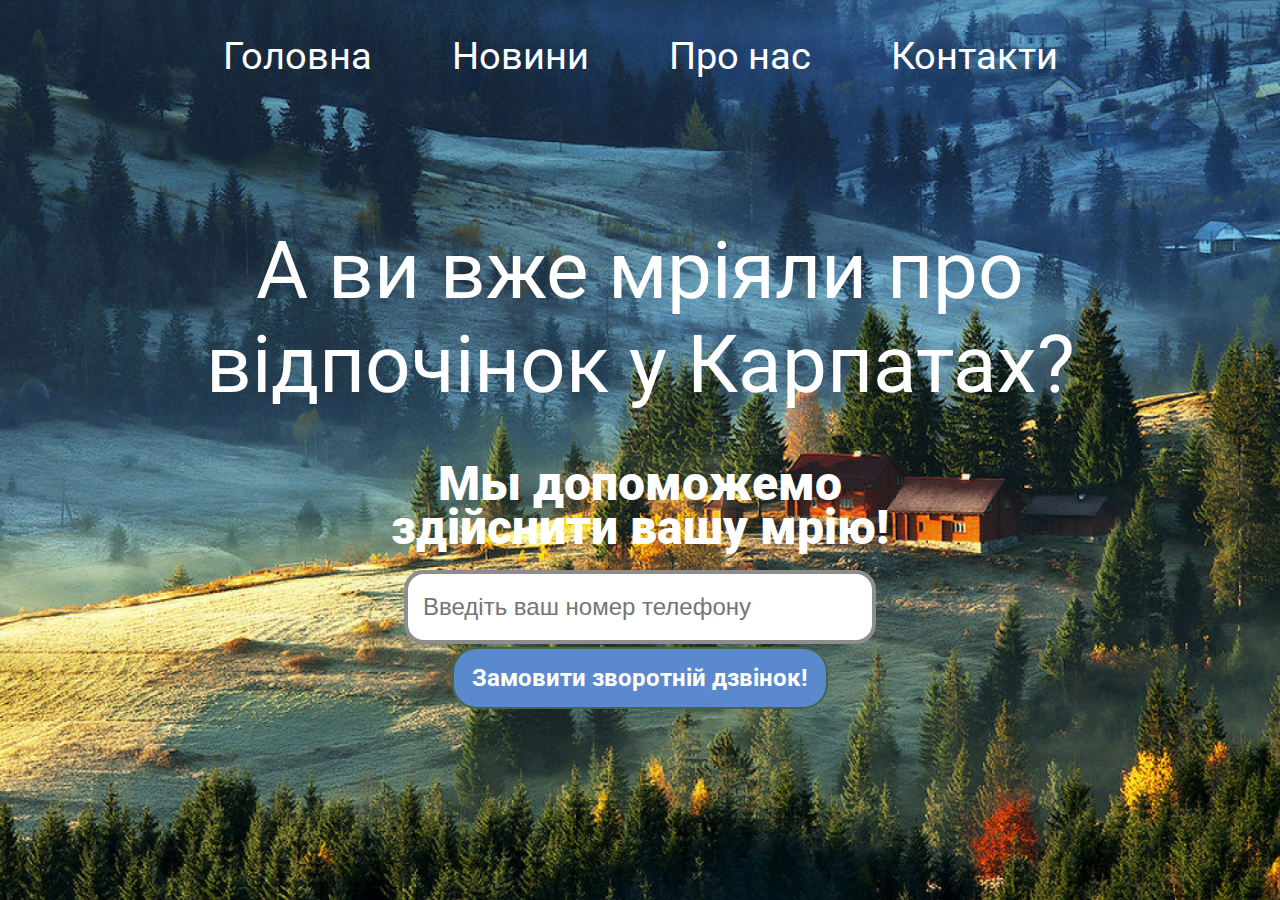
==== index.html @ ddad1296 "add index.html" ====
<!DOCTYPE html>
<html lang="en">
<head>
    <meta charset="UTF-8">
    <link rel='stylesheet' href='style.css'>
    <title>Турагенція</title>
    <link rel="preconnect" href="https://fonts.googleapis.com">
<link rel="preconnect" href="https://fonts.gstatic.com" crossorigin>
<link href="https://fonts.googleapis.com/css2?family=Roboto&display=swap" rel="stylesheet">
</head>
<body>

    <div class='header'>
        <div class="nav">
        
            <a class="nav-item" href="#">Головна</a>
            <a class="nav-item" href="#">Новини</a>
            <a class="nav-item" href="#">Про нас</a>
            <a class="nav-item" href="#">Контакти</a>
        </div>

        <div class="main">
            <div class="title">А ви вже мріяли про відпочінок у Карпатах?</div>
            <div class="subtitle">Мы допоможемо здійснити вашу мрію!</div>
            <div class="forma">
                <form action="" method="">
                    <input type="text" class="input" placeholder="Введіть ваш номер телефону">
                </form>
            </div>
            <div class="button">
                <a href="" class="btn">Замовити зворотній дзвінок!</a>
            </div>
        </div>

     


    </div>

</body>
</html>
---- style.css ----
body {
    margin: 0;
    font-family: 'Roboto', sans-serif;
}

.header {
    background-image: url(bg1.jpg);
    background-size: cover;
    height: 100vh;
}

.nav-item {
    color: #fff;
    text-decoration: none;
    margin-right: 80px;
    font-size: 38px;
}

.nav-item:last-child{
    margin-right: 0;
}

.nav-item:hover{
    color: #bc1717;
}

.nav{
    display: flex;
    justify-content: center;
    padding-top: 34px;
   

}

.title{
    color: #fff;
    font-size: 80px;
    width: 1114px;
    text-align: center;
    margin-right: auto;
    margin-left: auto;
    margin-top: 146px;
}
.subtitle{
    color: #fff;
    font-size: 48px;
    font-weight: 900;
    text-align: center;
    margin-right: auto;
    margin-left: auto;
    width: 514px;
    line-height: 44px;
    margin-top: 50px;
}
.input{
    width: 447px;
    height: 64px;
    font-size: 24px;
    outline: none;
    border: 4px solid #8D8D8D;
    border-radius: 20px;
    padding-left: 15px;
}
.forma{
    text-align: center;
    margin-top: 20px;
}
.btn{
    background-color: #5B89CE;
    padding: 15px 18px;
    color: #fff;
    text-decoration: none;
    font-size: 24px;
    font-weight: 700;
    border: 2px solid #476443;
    border-radius: 25px;

}
.btn:hover{
    background-color: #3b0aeb;
}
.button{
    text-align: center;
    margin-top: 20px;

}
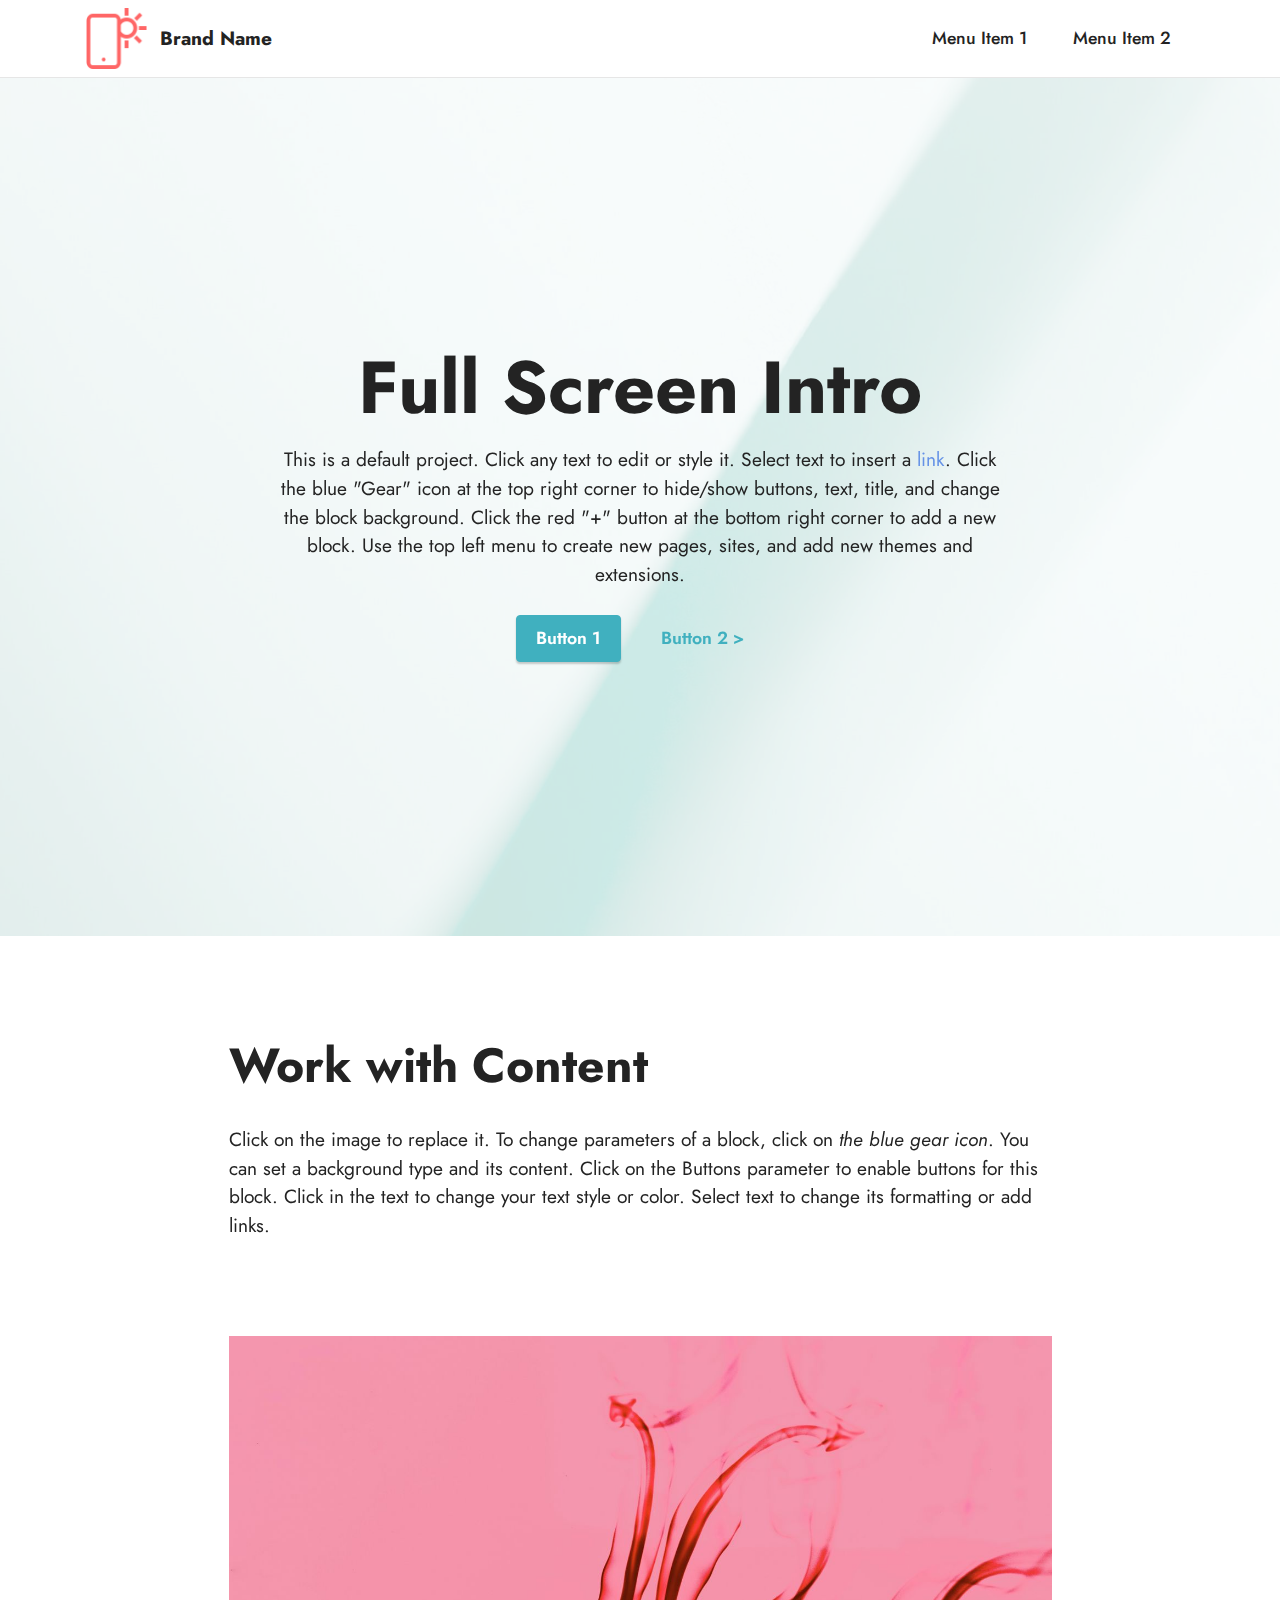
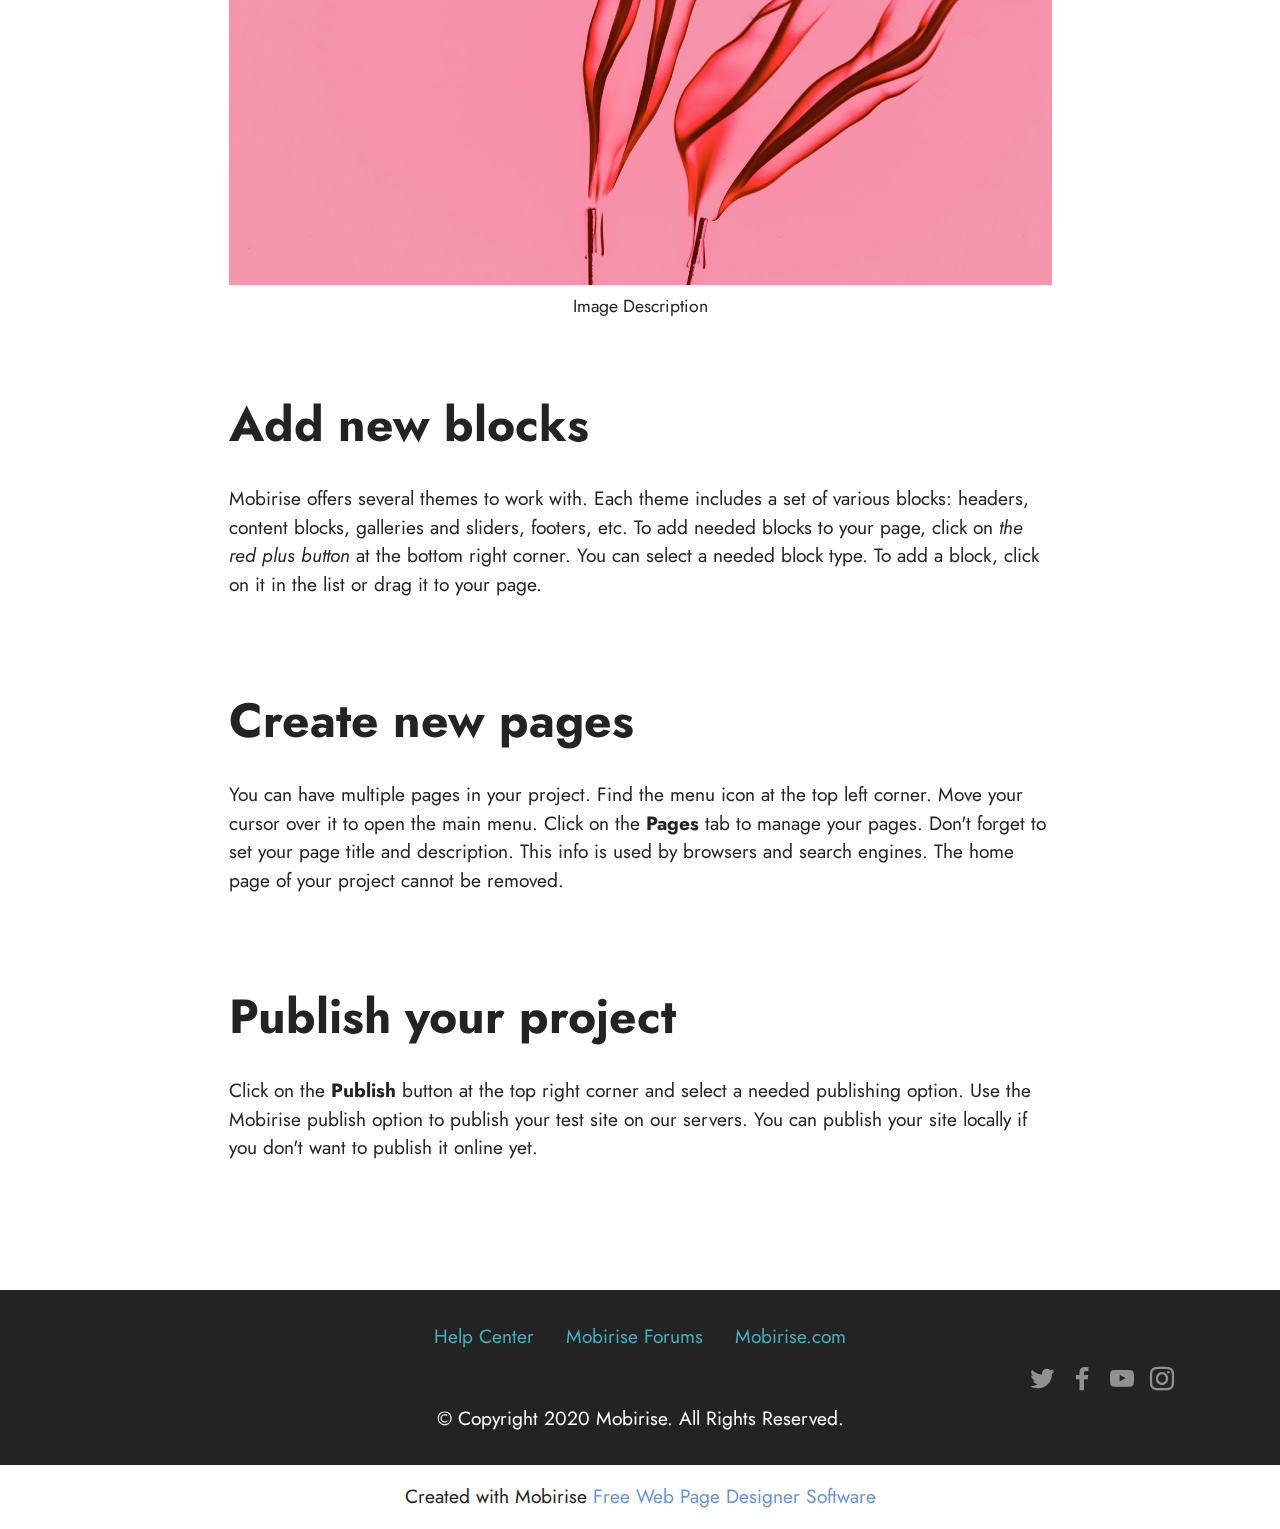
==== commit be7fb70f: "create github pages" ====
--- a/index.html
+++ b/index.html
@@ -1,41 +1,210 @@
-<!DOCTYPE html>
-<html lang="en">
-<head>
-    <meta charset="UTF-8">
-    <link rel='stylesheet' href='style.css'>
-    <title>Турагенція</title>
-    <link rel="preconnect" href="https://fonts.googleapis.com">
-<link rel="preconnect" href="https://fonts.gstatic.com" crossorigin>
-<link href="https://fonts.googleapis.com/css2?family=Roboto&display=swap" rel="stylesheet">
-</head>
-<body>
-
-    <div class='header'>
-        <div class="nav">
-        
-            <a class="nav-item" href="#">Головна</a>
-            <a class="nav-item" href="#">Новини</a>
-            <a class="nav-item" href="#">Про нас</a>
-            <a class="nav-item" href="#">Контакти</a>
-        </div>
-
-        <div class="main">
-            <div class="title">А ви вже мріяли про відпочінок у Карпатах?</div>
-            <div class="subtitle">Мы допоможемо здійснити вашу мрію!</div>
-            <div class="forma">
-                <form action="" method="">
-                    <input type="text" class="input" placeholder="Введіть ваш номер телефону">
-                </form>
-            </div>
-            <div class="button">
-                <a href="" class="btn">Замовити зворотній дзвінок!</a>
-            </div>
-        </div>
-
-     
-
-
-    </div>
-
-</body>
-</html>
+<!DOCTYPE html>
+<html  >
+<head>
+  <!-- Site made with Mobirise Website Builder v5.6.11, https://mobirise.com -->
+  <meta charset="UTF-8">
+  <meta http-equiv="X-UA-Compatible" content="IE=edge">
+  <meta name="generator" content="Mobirise v5.6.11, mobirise.com">
+  <meta name="twitter:card" content="summary_large_image"/>
+  <meta name="twitter:image:src" content="">
+  <meta property="og:image" content="">
+  <meta name="twitter:title" content="Home">
+  <meta name="viewport" content="width=device-width, initial-scale=1, minimum-scale=1">
+  <link rel="shortcut icon" href="assets/images/logo.png" type="image/x-icon">
+  <meta name="description" content="">
+  
+  
+  <title>Home</title>
+  <link rel="stylesheet" href="assets/bootstrap/css/bootstrap.min.css">
+  <link rel="stylesheet" href="assets/bootstrap/css/bootstrap-grid.min.css">
+  <link rel="stylesheet" href="assets/bootstrap/css/bootstrap-reboot.min.css">
+  <link rel="stylesheet" href="assets/parallax/jarallax.css">
+  <link rel="stylesheet" href="assets/dropdown/css/style.css">
+  <link rel="stylesheet" href="assets/socicon/css/styles.css">
+  <link rel="stylesheet" href="assets/theme/css/style.css">
+  <link rel="preload" href="https://fonts.googleapis.com/css?family=Jost:100,200,300,400,500,600,700,800,900,100i,200i,300i,400i,500i,600i,700i,800i,900i&display=swap" as="style" onload="this.onload=null;this.rel='stylesheet'">
+  <noscript><link rel="stylesheet" href="https://fonts.googleapis.com/css?family=Jost:100,200,300,400,500,600,700,800,900,100i,200i,300i,400i,500i,600i,700i,800i,900i&display=swap"></noscript>
+  <link rel="preload" as="style" href="assets/mobirise/css/mbr-additional.css"><link rel="stylesheet" href="assets/mobirise/css/mbr-additional.css" type="text/css">
+  
+  
+  
+  
+</head>
+<body>
+  
+  <section data-bs-version="5.1" class="menu cid-s48OLK6784" once="menu" id="menu1-h">
+    
+    <nav class="navbar navbar-dropdown navbar-fixed-top navbar-expand-lg">
+        <div class="container">
+            <div class="navbar-brand">
+                <span class="navbar-logo">
+                    <a href="https://mobiri.se">
+                        <img src="assets/images/logo.png" alt="Mobirise Website Builder" style="height: 3.8rem;">
+                    </a>
+                </span>
+                <span class="navbar-caption-wrap"><a class="navbar-caption text-black display-7" href="https://mobiri.se">Brand Name</a></span>
+            </div>
+            <button class="navbar-toggler" type="button" data-toggle="collapse" data-bs-toggle="collapse" data-target="#navbarSupportedContent" data-bs-target="#navbarSupportedContent" aria-controls="navbarNavAltMarkup" aria-expanded="false" aria-label="Toggle navigation">
+                <div class="hamburger">
+                    <span></span>
+                    <span></span>
+                    <span></span>
+                    <span></span>
+                </div>
+            </button>
+            <div class="collapse navbar-collapse" id="navbarSupportedContent">
+                <ul class="navbar-nav nav-dropdown nav-right" data-app-modern-menu="true"><li class="nav-item"><a class="nav-link link text-black display-4" href="https://mobirise.com">Menu Item 1</a></li>
+                    <li class="nav-item"><a class="nav-link link text-black display-4" href="https://mobirise.com">
+                            Menu Item 2</a></li></ul>
+                
+                
+            </div>
+        </div>
+    </nav>
+
+</section>
+
+<section data-bs-version="5.1" class="header1 cid-s48MCQYojq mbr-fullscreen mbr-parallax-background" id="header1-f">
+
+    
+
+    <div class="mbr-overlay" style="opacity: 0.8; background-color: rgb(255, 255, 255);"></div>
+
+    <div class="align-center container">
+        <div class="row justify-content-center">
+            <div class="col-12 col-lg-8">
+                <h1 class="mbr-section-title mbr-fonts-style mb-3 display-1"><strong>Full Screen Intro</strong></h1>
+                
+                <p class="mbr-text mbr-fonts-style display-7">This is a default project. Click any text to edit or style it. Select text to insert a <a href="http://mobirise.com">link</a>. Click the blue "Gear" icon at the top right corner to hide/show buttons, text, title, and change the block background. Click the red "+" button at the bottom right corner to add a new block. Use the top left menu to create new pages, sites, and add new themes and extensions.</p>
+                <div class="mbr-section-btn mt-3"><a class="btn btn-success display-4" href="https://mobirise.com">Button 1</a> <a class="btn btn-success-outline display-4" href="https://mobirise.com">Button 2 &gt;</a></div>
+            </div>
+        </div>
+    </div>
+</section>
+
+<section data-bs-version="5.1" class="content1 cid-s48udlf8KU" id="content1-8">
+    
+    <div class="container">
+        <div class="row justify-content-center">
+            <div class="title col-12 col-md-9">
+                <h3 class="mbr-section-title mbr-fonts-style align-center mb-4 display-2"><strong>Work with Content</strong></h3>
+                <h4 class="mbr-section-subtitle align-center mbr-fonts-style mb-4 display-7">Click on the image to replace it. To change parameters of a block, click on <em>the blue gear icon</em>. You can set a background type and its content. Click on the Buttons parameter to enable buttons for this block. Click in the text to change your text style or color. Select text to change its formatting or add links.</h4>
+                
+            </div>
+        </div>
+    </div>
+</section>
+
+<section data-bs-version="5.1" class="image3 cid-s48upRUlSD" id="image3-9">
+    
+
+    
+
+    <div class="container">
+        <div class="row justify-content-center">
+            <div class="col-12 col-lg-9">
+                <div class="image-wrapper">
+                    <img src="assets/images/6.jpg" alt="Mobirise Website Builder">
+                    <p class="mbr-description mbr-fonts-style mt-2 align-center display-4">
+                        Image Description</p>
+                </div>
+            </div>
+        </div>
+    </div>
+</section>
+
+<section data-bs-version="5.1" class="content1 cid-s48vaXqeL6" id="content1-b">
+    
+    <div class="container">
+        <div class="row justify-content-center">
+            <div class="title col-12 col-md-9">
+                <h3 class="mbr-section-title mbr-fonts-style align-center mb-4 display-2"><strong>Add new blocks</strong></h3>
+                <h4 class="mbr-section-subtitle align-center mbr-fonts-style mb-4 display-7">Mobirise offers several themes to work with. Each theme includes a set of various blocks: headers, content blocks, galleries and sliders, footers, etc. To add needed blocks to your page, click on <em>the red plus button </em>at the bottom right corner. You can select a needed block type. To add a block, click on it in the list or drag it to your page.</h4>
+                
+            </div>
+        </div>
+    </div>
+</section>
+
+<section data-bs-version="5.1" class="content1 cid-s48vnjULo4" id="content1-c">
+    
+    <div class="container">
+        <div class="row justify-content-center">
+            <div class="title col-12 col-md-9">
+                <h3 class="mbr-section-title mbr-fonts-style align-center mb-4 display-2"><strong>Create new pages</strong></h3>
+                <h4 class="mbr-section-subtitle align-center mbr-fonts-style mb-4 display-7">You can have multiple pages in your project. Find the menu icon at the top left corner. Move your cursor over it to open the main menu. Click on the <strong>Pages </strong>tab to manage your pages. Don't forget to set your page title and description. This info is used by browsers and search engines. The home page of your project cannot be removed.</h4>
+                
+            </div>
+        </div>
+    </div>
+</section>
+
+<section data-bs-version="5.1" class="content1 cid-s48vrXhP0J" id="content1-d">
+    
+    <div class="container">
+        <div class="row justify-content-center">
+            <div class="title col-12 col-md-9">
+                <h3 class="mbr-section-title mbr-fonts-style align-center mb-4 display-2"><strong>Publish your project
+</strong></h3>
+                <h4 class="mbr-section-subtitle align-center mbr-fonts-style mb-4 display-7">Click on the <strong>Publish </strong>button at the top right corner and select a needed publishing option. Use the Mobirise publish option to publish your test site on our servers. You can publish your site locally if you don't want to publish it online yet.</h4>
+                
+            </div>
+        </div>
+    </div>
+</section>
+
+<section data-bs-version="5.1" class="footer3 cid-s48P1Icc8J" once="footers" id="footer3-i">
+
+    
+
+    
+
+    <div class="container">
+        <div class="media-container-row align-center mbr-white">
+            <div class="row row-links">
+                <ul class="foot-menu">
+                    
+                    
+                    
+                    
+                    
+                <li class="foot-menu-item mbr-fonts-style display-7"><a href="https://mobirise.com/help/" class="text-success">Help Center</a></li><li class="foot-menu-item mbr-fonts-style display-7"><a href="http://forums.mobirise.com/" class="text-success">Mobirise Forums</a></li><li class="foot-menu-item mbr-fonts-style display-7"><a href="https://mobirise.com/" class="text-success">Mobirise.com</a></li></ul>
+            </div>
+            <div class="row social-row">
+                <div class="social-list align-right pb-2">
+                    
+                    
+                    
+                    
+                    
+                    
+                <div class="soc-item">
+                        <a href="https://twitter.com/mobirise" target="_blank">
+                            <span class="socicon-twitter socicon mbr-iconfont mbr-iconfont-social"></span>
+                        </a>
+                    </div><div class="soc-item">
+                        <a href="https://www.facebook.com/pages/Mobirise/1616226671953247" target="_blank">
+                            <span class="socicon-facebook socicon mbr-iconfont mbr-iconfont-social"></span>
+                        </a>
+                    </div><div class="soc-item">
+                        <a href="https://www.youtube.com/c/mobirise" target="_blank">
+                            <span class="socicon-youtube socicon mbr-iconfont mbr-iconfont-social"></span>
+                        </a>
+                    </div><div class="soc-item">
+                        <a href="https://instagram.com/mobirise" target="_blank">
+                            <span class="mbr-iconfont mbr-iconfont-social socicon-instagram socicon"></span>
+                        </a>
+                    </div></div>
+            </div>
+            <div class="row row-copirayt">
+                <p class="mbr-text mb-0 mbr-fonts-style mbr-white align-center display-7">
+                    © Copyright 2020 Mobirise. All Rights Reserved.
+                </p>
+            </div>
+        </div>
+    </div>
+</section><section class="display-7" style="padding: 0;align-items: center;justify-content: center;flex-wrap: wrap;    align-content: center;display: flex;position: relative;height: 4rem;"><a href="https://mobiri.se/" style="flex: 1 1;height: 4rem;position: absolute;width: 100%;z-index: 1;"><img alt="" style="height: 4rem;" src="[data-uri]"></a><p style="margin: 0;text-align: center;" class="display-7">Created with Mobirise &#8204;</p><a style="z-index:1" href="https://mobirise.com/website-design-software.html">Free Web Page Designer Software</a></section><script src="assets/bootstrap/js/bootstrap.bundle.min.js"></script>  <script src="assets/parallax/jarallax.js"></script>  <script src="assets/smoothscroll/smooth-scroll.js"></script>  <script src="assets/ytplayer/index.js"></script>  <script src="assets/dropdown/js/navbar-dropdown.js"></script>  <script src="assets/theme/js/script.js"></script>  
+  
+  
+</body>
+</html>--- a/assets/parallax/jarallax.css
+++ b/assets/parallax/jarallax.css
@@ -0,0 +1,15 @@
+.jarallax {
+    position: relative;
+    z-index: 0;
+}
+.jarallax > .jarallax-img {
+    position: absolute;
+    object-fit: cover;
+    /* support for plugin https://github.com/bfred-it/object-fit-images */
+    font-family: 'object-fit: cover;';
+    top: 0;
+    left: 0;
+    width: 100%;
+    height: 100%;
+    z-index: -1;
+}--- a/assets/dropdown/css/style.css
+++ b/assets/dropdown/css/style.css
@@ -0,0 +1,265 @@
+.navbar-dropdown {
+  left: 0;
+  padding: 0;
+  position: absolute;
+  right: 0;
+  top: 0;
+  transition: all 0.45s ease;
+  z-index: 1030;
+  background: #282828; }
+  .navbar-dropdown .navbar-logo {
+    margin-right: 0.8rem;
+    transition: margin 0.3s ease-in-out;
+    vertical-align: middle; }
+    .navbar-dropdown .navbar-logo img {
+      height: 3.125rem;
+      transition: all 0.3s ease-in-out; }
+    .navbar-dropdown .navbar-logo.mbr-iconfont {
+      font-size: 3.125rem;
+      line-height: 3.125rem; }
+  .navbar-dropdown .navbar-caption {
+    font-weight: 700;
+    white-space: normal;
+    vertical-align: -4px;
+    line-height: 3.125rem !important; }
+    .navbar-dropdown .navbar-caption, .navbar-dropdown .navbar-caption:hover {
+      color: inherit;
+      text-decoration: none; }
+  .navbar-dropdown .mbr-iconfont + .navbar-caption {
+    vertical-align: -1px; }
+  .navbar-dropdown.navbar-fixed-top {
+    position: fixed; }
+  .navbar-dropdown .navbar-brand span {
+    vertical-align: -4px; }
+  .navbar-dropdown.bg-color.transparent {
+    background: none; }
+  .navbar-dropdown.navbar-short .navbar-brand {
+    padding: 0.625rem 0; }
+    .navbar-dropdown.navbar-short .navbar-brand span {
+      vertical-align: -1px; }
+  .navbar-dropdown.navbar-short .navbar-caption {
+    line-height: 2.375rem !important;
+    vertical-align: -2px; }
+  .navbar-dropdown.navbar-short .navbar-logo {
+    margin-right: 0.5rem; }
+    .navbar-dropdown.navbar-short .navbar-logo img {
+      height: 2.375rem; }
+    .navbar-dropdown.navbar-short .navbar-logo.mbr-iconfont {
+      font-size: 2.375rem;
+      line-height: 2.375rem; }
+  .navbar-dropdown.navbar-short .mbr-table-cell {
+    height: 3.625rem; }
+  .navbar-dropdown .navbar-close {
+    left: 0.6875rem;
+    position: fixed;
+    top: 0.75rem;
+    z-index: 1000; }
+  .navbar-dropdown .hamburger-icon {
+    content: "";
+    display: inline-block;
+    vertical-align: middle;
+    width: 16px;
+    -webkit-box-shadow: 0 -6px 0 1px #282828,0 0 0 1px #282828,0 6px 0 1px #282828;
+    -moz-box-shadow: 0 -6px 0 1px #282828,0 0 0 1px #282828,0 6px 0 1px #282828;
+    box-shadow: 0 -6px 0 1px #282828,0 0 0 1px #282828,0 6px 0 1px #282828; }
+
+.dropdown-menu .dropdown-toggle[data-toggle="dropdown-submenu"]::after {
+  border-bottom: 0.35em solid transparent;
+  border-left: 0.35em solid;
+  border-right: 0;
+  border-top: 0.35em solid transparent;
+  margin-left: 0.3rem; }
+
+.dropdown-menu .dropdown-item:focus {
+  outline: 0; }
+
+.nav-dropdown {
+  font-size: 0.75rem;
+  font-weight: 500;
+  height: auto !important; }
+  .nav-dropdown .nav-btn {
+    padding-left: 1rem; }
+  .nav-dropdown .link {
+    margin: .667em 1.667em;
+    font-weight: 500;
+    padding: 0;
+    transition: color .2s ease-in-out; }
+    .nav-dropdown .link.dropdown-toggle {
+      margin-right: 2.583em; }
+      .nav-dropdown .link.dropdown-toggle::after {
+        margin-left: .25rem;
+        border-top: 0.35em solid;
+        border-right: 0.35em solid transparent;
+        border-left: 0.35em solid transparent;
+        border-bottom: 0; }
+      .nav-dropdown .link.dropdown-toggle[aria-expanded="true"] {
+        margin: 0;
+        padding: 0.667em 3.263em  0.667em 1.667em; }
+  .nav-dropdown .link::after,
+  .nav-dropdown .dropdown-item::after {
+    color: inherit; }
+  .nav-dropdown .btn {
+    font-size: 0.75rem;
+    font-weight: 700;
+    letter-spacing: 0;
+    margin-bottom: 0;
+    padding-left: 1.25rem;
+    padding-right: 1.25rem; }
+  .nav-dropdown .dropdown-menu {
+    border-radius: 0;
+    border: 0;
+    left: 0;
+    margin: 0;
+    padding-bottom: 1.25rem;
+    padding-top: 1.25rem;
+    position: relative; }
+  .nav-dropdown .dropdown-submenu {
+    margin-left: 0.125rem;
+    top: 0; }
+  .nav-dropdown .dropdown-item {
+    font-weight: 500;
+    line-height: 2;
+    padding: 0.3846em 4.615em 0.3846em 1.5385em;
+    position: relative;
+    transition: color .2s ease-in-out, background-color .2s ease-in-out; }
+    .nav-dropdown .dropdown-item::after {
+      margin-top: -0.3077em;
+      position: absolute;
+      right: 1.1538em;
+      top: 50%; }
+    .nav-dropdown .dropdown-item:focus, .nav-dropdown .dropdown-item:hover {
+      background: none; }
+
+@media (max-width: 767px) {
+  .nav-dropdown.navbar-toggleable-sm {
+    bottom: 0;
+    display: none;
+    left: 0;
+    overflow-x: hidden;
+    position: fixed;
+    top: 0;
+    transform: translateX(-100%);
+    -ms-transform: translateX(-100%);
+    -webkit-transform: translateX(-100%);
+    width: 18.75rem;
+    z-index: 999; } }
+.nav-dropdown.navbar-toggleable-xl {
+  bottom: 0;
+  display: none;
+  left: 0;
+  overflow-x: hidden;
+  position: fixed;
+  top: 0;
+  transform: translateX(-100%);
+  -ms-transform: translateX(-100%);
+  -webkit-transform: translateX(-100%);
+  width: 18.75rem;
+  z-index: 999; }
+
+.nav-dropdown-sm {
+  display: block !important;
+  overflow-x: hidden;
+  overflow: auto;
+  padding-top: 3.875rem; }
+  .nav-dropdown-sm::after {
+    content: "";
+    display: block;
+    height: 3rem;
+    width: 100%; }
+  .nav-dropdown-sm.collapse.in ~ .navbar-close {
+    display: block !important; }
+  .nav-dropdown-sm.collapsing, .nav-dropdown-sm.collapse.in {
+    transform: translateX(0);
+    -ms-transform: translateX(0);
+    -webkit-transform: translateX(0);
+    transition: all 0.25s ease-out;
+    -webkit-transition: all 0.25s ease-out;
+    background: #282828; }
+  .nav-dropdown-sm.collapsing[aria-expanded="false"] {
+    transform: translateX(-100%);
+    -ms-transform: translateX(-100%);
+    -webkit-transform: translateX(-100%); }
+  .nav-dropdown-sm .nav-item {
+    display: block;
+    margin-left: 0 !important;
+    padding-left: 0; }
+  .nav-dropdown-sm .link,
+  .nav-dropdown-sm .dropdown-item {
+    border-top: 1px dotted rgba(255, 255, 255, 0.1);
+    font-size: 0.8125rem;
+    line-height: 1.6;
+    margin: 0 !important;
+    padding: 0.875rem 2.4rem 0.875rem 1.5625rem !important;
+    position: relative;
+    white-space: normal; }
+    .nav-dropdown-sm .link:focus, .nav-dropdown-sm .link:hover,
+    .nav-dropdown-sm .dropdown-item:focus,
+    .nav-dropdown-sm .dropdown-item:hover {
+      background: rgba(0, 0, 0, 0.2) !important;
+      color: #c0a375; }
+  .nav-dropdown-sm .nav-btn {
+    position: relative;
+    padding: 1.5625rem 1.5625rem 0 1.5625rem; }
+    .nav-dropdown-sm .nav-btn::before {
+      border-top: 1px dotted rgba(255, 255, 255, 0.1);
+      content: "";
+      left: 0;
+      position: absolute;
+      top: 0;
+      width: 100%; }
+    .nav-dropdown-sm .nav-btn + .nav-btn {
+      padding-top: 0.625rem; }
+      .nav-dropdown-sm .nav-btn + .nav-btn::before {
+        display: none; }
+  .nav-dropdown-sm .btn {
+    padding: 0.625rem 0; }
+  .nav-dropdown-sm .dropdown-toggle[data-toggle="dropdown-submenu"]::after {
+    margin-left: .25rem;
+    border-top: 0.35em solid;
+    border-right: 0.35em solid transparent;
+    border-left: 0.35em solid transparent;
+    border-bottom: 0; }
+  .nav-dropdown-sm .dropdown-toggle[data-toggle="dropdown-submenu"][aria-expanded="true"]::after {
+    border-top: 0;
+    border-right: 0.35em solid transparent;
+    border-left: 0.35em solid transparent;
+    border-bottom: 0.35em solid; }
+  .nav-dropdown-sm .dropdown-menu {
+    margin: 0;
+    padding: 0;
+    position: relative;
+    top: 0;
+    left: 0;
+    width: 100%;
+    border: 0;
+    float: none;
+    border-radius: 0;
+    background: none; }
+  .nav-dropdown-sm .dropdown-submenu {
+    left: 100%;
+    margin-left: 0.125rem;
+    margin-top: -1.25rem;
+    top: 0; }
+
+.navbar-toggleable-sm .nav-dropdown .dropdown-menu {
+  position: absolute; }
+
+.navbar-toggleable-sm .nav-dropdown .dropdown-submenu {
+  left: 100%;
+  margin-left: 0.125rem;
+  margin-top: -1.25rem;
+  top: 0; }
+
+.navbar-toggleable-sm.opened .nav-dropdown .dropdown-menu {
+  position: relative; }
+
+.navbar-toggleable-sm.opened .nav-dropdown .dropdown-submenu {
+  left: 0;
+  margin-left: 00rem;
+  margin-top: 0rem;
+  top: 0; }
+
+.is-builder .nav-dropdown.collapsing {
+  transition: none !important; }
+
+
--- a/assets/socicon/css/styles.css
+++ b/assets/socicon/css/styles.css
@@ -0,0 +1,934 @@
+@charset "UTF-8";
+
+@font-face {
+  font-family: 'Socicon';
+  src:  url('../fonts/socicon.eot');
+  src:  url('../fonts/socicon.eot?#iefix') format('embedded-opentype'),
+    url('../fonts/socicon.woff2') format('woff2'),
+    url('../fonts/socicon.ttf') format('truetype'),
+    url('../fonts/socicon.woff') format('woff'),
+    url('../fonts/socicon.svg#socicon') format('svg');
+  font-weight: normal;
+  font-style: normal;
+  font-display: swap;
+}
+
+[data-icon]:before {
+  font-family: "socicon" !important;
+  content: attr(data-icon);
+  font-style: normal !important;
+  font-weight: normal !important;
+  font-variant: normal !important;
+  text-transform: none !important;
+  speak: none;
+  line-height: 1;
+  -webkit-font-smoothing: antialiased;
+  -moz-osx-font-smoothing: grayscale;
+}
+
+[class^="socicon-"], [class*=" socicon-"] {
+  /* use !important to prevent issues with browser extensions that change fonts */
+  font-family: 'Socicon' !important;
+  speak: none;
+  font-style: normal;
+  font-weight: normal;
+  font-variant: normal;
+  text-transform: none;
+  line-height: 1;
+
+  /* Better Font Rendering =========== */
+  -webkit-font-smoothing: antialiased;
+  -moz-osx-font-smoothing: grayscale;
+}
+
+.socicon-eitaa:before {
+  content: "\e97c";
+}
+.socicon-soroush:before {
+  content: "\e97d";
+}
+.socicon-bale:before {
+  content: "\e97e";
+}
+.socicon-zazzle:before {
+  content: "\e97b";
+}
+.socicon-society6:before {
+  content: "\e97a";
+}
+.socicon-redbubble:before {
+  content: "\e979";
+}
+.socicon-avvo:before {
+  content: "\e978";
+}
+.socicon-stitcher:before {
+  content: "\e977";
+}
+.socicon-googlehangouts:before {
+  content: "\e974";
+}
+.socicon-dlive:before {
+  content: "\e975";
+}
+.socicon-vsco:before {
+  content: "\e976";
+}
+.socicon-flipboard:before {
+  content: "\e973";
+}
+.socicon-ubuntu:before {
+  content: "\e958";
+}
+.socicon-artstation:before {
+  content: "\e959";
+}
+.socicon-invision:before {
+  content: "\e95a";
+}
+.socicon-torial:before {
+  content: "\e95b";
+}
+.socicon-collectorz:before {
+  content: "\e95c";
+}
+.socicon-seenthis:before {
+  content: "\e95d";
+}
+.socicon-googleplaymusic:before {
+  content: "\e95e";
+}
+.socicon-debian:before {
+  content: "\e95f";
+}
+.socicon-filmfreeway:before {
+  content: "\e960";
+}
+.socicon-gnome:before {
+  content: "\e961";
+}
+.socicon-itchio:before {
+  content: "\e962";
+}
+.socicon-jamendo:before {
+  content: "\e963";
+}
+.socicon-mix:before {
+  content: "\e964";
+}
+.socicon-sharepoint:before {
+  content: "\e965";
+}
+.socicon-tinder:before {
+  content: "\e966";
+}
+.socicon-windguru:before {
+  content: "\e967";
+}
+.socicon-cdbaby:before {
+  content: "\e968";
+}
+.socicon-elementaryos:before {
+  content: "\e969";
+}
+.socicon-stage32:before {
+  content: "\e96a";
+}
+.socicon-tiktok:before {
+  content: "\e96b";
+}
+.socicon-gitter:before {
+  content: "\e96c";
+}
+.socicon-letterboxd:before {
+  content: "\e96d";
+}
+.socicon-threema:before {
+  content: "\e96e";
+}
+.socicon-splice:before {
+  content: "\e96f";
+}
+.socicon-metapop:before {
+  content: "\e970";
+}
+.socicon-naver:before {
+  content: "\e971";
+}
+.socicon-remote:before {
+  content: "\e972";
+}
+.socicon-internet:before {
+  content: "\e957";
+}
+.socicon-moddb:before {
+  content: "\e94b";
+}
+.socicon-indiedb:before {
+  content: "\e94c";
+}
+.socicon-traxsource:before {
+  content: "\e94d";
+}
+.socicon-gamefor:before {
+  content: "\e94e";
+}
+.socicon-pixiv:before {
+  content: "\e94f";
+}
+.socicon-myanimelist:before {
+  content: "\e950";
+}
+.socicon-blackberry:before {
+  content: "\e951";
+}
+.socicon-wickr:before {
+  content: "\e952";
+}
+.socicon-spip:before {
+  content: "\e953";
+}
+.socicon-napster:before {
+  content: "\e954";
+}
+.socicon-beatport:before {
+  content: "\e955";
+}
+.socicon-hackerone:before {
+  content: "\e956";
+}
+.socicon-hackernews:before {
+  content: "\e946";
+}
+.socicon-smashwords:before {
+  content: "\e947";
+}
+.socicon-kobo:before {
+  content: "\e948";
+}
+.socicon-bookbub:before {
+  content: "\e949";
+}
+.socicon-mailru:before {
+  content: "\e94a";
+}
+.socicon-gitlab:before {
+  content: "\e945";
+}
+.socicon-instructables:before {
+  content: "\e944";
+}
+.socicon-portfolio:before {
+  content: "\e943";
+}
+.socicon-codered:before {
+  content: "\e940";
+}
+.socicon-origin:before {
+  content: "\e941";
+}
+.socicon-nextdoor:before {
+  content: "\e942";
+}
+.socicon-udemy:before {
+  content: "\e93f";
+}
+.socicon-livemaster:before {
+  content: "\e93e";
+}
+.socicon-crunchbase:before {
+  content: "\e93b";
+}
+.socicon-homefy:before {
+  content: "\e93c";
+}
+.socicon-calendly:before {
+  content: "\e93d";
+}
+.socicon-realtor:before {
+  content: "\e90f";
+}
+.socicon-tidal:before {
+  content: "\e910";
+}
+.socicon-qobuz:before {
+  content: "\e911";
+}
+.socicon-natgeo:before {
+  content: "\e912";
+}
+.socicon-mastodon:before {
+  content: "\e913";
+}
+.socicon-unsplash:before {
+  content: "\e914";
+}
+.socicon-homeadvisor:before {
+  content: "\e915";
+}
+.socicon-angieslist:before {
+  content: "\e916";
+}
+.socicon-codepen:before {
+  content: "\e917";
+}
+.socicon-slack:before {
+  content: "\e918";
+}
+.socicon-openaigym:before {
+  content: "\e919";
+}
+.socicon-logmein:before {
+  content: "\e91a";
+}
+.socicon-fiverr:before {
+  content: "\e91b";
+}
+.socicon-gotomeeting:before {
+  content: "\e91c";
+}
+.socicon-aliexpress:before {
+  content: "\e91d";
+}
+.socicon-guru:before {
+  content: "\e91e";
+}
+.socicon-appstore:before {
+  content: "\e91f";
+}
+.socicon-homes:before {
+  content: "\e920";
+}
+.socicon-zoom:before {
+  content: "\e921";
+}
+.socicon-alibaba:before {
+  content: "\e922";
+}
+.socicon-craigslist:before {
+  content: "\e923";
+}
+.socicon-wix:before {
+  content: "\e924";
+}
+.socicon-redfin:before {
+  content: "\e925";
+}
+.socicon-googlecalendar:before {
+  content: "\e926";
+}
+.socicon-shopify:before {
+  content: "\e927";
+}
+.socicon-freelancer:before {
+  content: "\e928";
+}
+.socicon-seedrs:before {
+  content: "\e929";
+}
+.socicon-bing:before {
+  content: "\e92a";
+}
+.socicon-doodle:before {
+  content: "\e92b";
+}
+.socicon-bonanza:before {
+  content: "\e92c";
+}
+.socicon-squarespace:before {
+  content: "\e92d";
+}
+.socicon-toptal:before {
+  content: "\e92e";
+}
+.socicon-gust:before {
+  content: "\e92f";
+}
+.socicon-ask:before {
+  content: "\e930";
+}
+.socicon-trulia:before {
+  content: "\e931";
+}
+.socicon-loomly:before {
+  content: "\e932";
+}
+.socicon-ghost:before {
+  content: "\e933";
+}
+.socicon-upwork:before {
+  content: "\e934";
+}
+.socicon-fundable:before {
+  content: "\e935";
+}
+.socicon-booking:before {
+  content: "\e936";
+}
+.socicon-googlemaps:before {
+  content: "\e937";
+}
+.socicon-zillow:before {
+  content: "\e938";
+}
+.socicon-niconico:before {
+  content: "\e939";
+}
+.socicon-toneden:before {
+  content: "\e93a";
+}
+.socicon-augment:before {
+  content: "\e908";
+}
+.socicon-bitbucket:before {
+  content: "\e909";
+}
+.socicon-fyuse:before {
+  content: "\e90a";
+}
+.socicon-yt-gaming:before {
+  content: "\e90b";
+}
+.socicon-sketchfab:before {
+  content: "\e90c";
+}
+.socicon-mobcrush:before {
+  content: "\e90d";
+}
+.socicon-microsoft:before {
+  content: "\e90e";
+}
+.socicon-pandora:before {
+  content: "\e907";
+}
+.socicon-messenger:before {
+  content: "\e906";
+}
+.socicon-gamewisp:before {
+  content: "\e905";
+}
+.socicon-bloglovin:before {
+  content: "\e904";
+}
+.socicon-tunein:before {
+  content: "\e903";
+}
+.socicon-gamejolt:before {
+  content: "\e901";
+}
+.socicon-trello:before {
+  content: "\e902";
+}
+.socicon-spreadshirt:before {
+  content: "\e900";
+}
+.socicon-500px:before {
+  content: "\e000";
+}
+.socicon-8tracks:before {
+  content: "\e001";
+}
+.socicon-airbnb:before {
+  content: "\e002";
+}
+.socicon-alliance:before {
+  content: "\e003";
+}
+.socicon-amazon:before {
+  content: "\e004";
+}
+.socicon-amplement:before {
+  content: "\e005";
+}
+.socicon-android:before {
+  content: "\e006";
+}
+.socicon-angellist:before {
+  content: "\e007";
+}
+.socicon-apple:before {
+  content: "\e008";
+}
+.socicon-appnet:before {
+  content: "\e009";
+}
+.socicon-baidu:before {
+  content: "\e00a";
+}
+.socicon-bandcamp:before {
+  content: "\e00b";
+}
+.socicon-battlenet:before {
+  content: "\e00c";
+}
+.socicon-mixer:before {
+  content: "\e00d";
+}
+.socicon-bebee:before {
+  content: "\e00e";
+}
+.socicon-bebo:before {
+  content: "\e00f";
+}
+.socicon-behance:before {
+  content: "\e010";
+}
+.socicon-blizzard:before {
+  content: "\e011";
+}
+.socicon-blogger:before {
+  content: "\e012";
+}
+.socicon-buffer:before {
+  content: "\e013";
+}
+.socicon-chrome:before {
+  content: "\e014";
+}
+.socicon-coderwall:before {
+  content: "\e015";
+}
+.socicon-curse:before {
+  content: "\e016";
+}
+.socicon-dailymotion:before {
+  content: "\e017";
+}
+.socicon-deezer:before {
+  content: "\e018";
+}
+.socicon-delicious:before {
+  content: "\e019";
+}
+.socicon-deviantart:before {
+  content: "\e01a";
+}
+.socicon-diablo:before {
+  content: "\e01b";
+}
+.socicon-digg:before {
+  content: "\e01c";
+}
+.socicon-discord:before {
+  content: "\e01d";
+}
+.socicon-disqus:before {
+  content: "\e01e";
+}
+.socicon-douban:before {
+  content: "\e01f";
+}
+.socicon-draugiem:before {
+  content: "\e020";
+}
+.socicon-dribbble:before {
+  content: "\e021";
+}
+.socicon-drupal:before {
+  content: "\e022";
+}
+.socicon-ebay:before {
+  content: "\e023";
+}
+.socicon-ello:before {
+  content: "\e024";
+}
+.socicon-endomodo:before {
+  content: "\e025";
+}
+.socicon-envato:before {
+  content: "\e026";
+}
+.socicon-etsy:before {
+  content: "\e027";
+}
+.socicon-facebook:before {
+  content: "\e028";
+}
+.socicon-feedburner:before {
+  content: "\e029";
+}
+.socicon-filmweb:before {
+  content: "\e02a";
+}
+.socicon-firefox:before {
+  content: "\e02b";
+}
+.socicon-flattr:before {
+  content: "\e02c";
+}
+.socicon-flickr:before {
+  content: "\e02d";
+}
+.socicon-formulr:before {
+  content: "\e02e";
+}
+.socicon-forrst:before {
+  content: "\e02f";
+}
+.socicon-foursquare:before {
+  content: "\e030";
+}
+.socicon-friendfeed:before {
+  content: "\e031";
+}
+.socicon-github:before {
+  content: "\e032";
+}
+.socicon-goodreads:before {
+  content: "\e033";
+}
+.socicon-google:before {
+  content: "\e034";
+}
+.socicon-googlescholar:before {
+  content: "\e035";
+}
+.socicon-googlegroups:before {
+  content: "\e036";
+}
+.socicon-googlephotos:before {
+  content: "\e037";
+}
+.socicon-googleplus:before {
+  content: "\e038";
+}
+.socicon-grooveshark:before {
+  content: "\e039";
+}
+.socicon-hackerrank:before {
+  content: "\e03a";
+}
+.socicon-hearthstone:before {
+  content: "\e03b";
+}
+.socicon-hellocoton:before {
+  content: "\e03c";
+}
+.socicon-heroes:before {
+  content: "\e03d";
+}
+.socicon-smashcast:before {
+  content: "\e03e";
+}
+.socicon-horde:before {
+  content: "\e03f";
+}
+.socicon-houzz:before {
+  content: "\e040";
+}
+.socicon-icq:before {
+  content: "\e041";
+}
+.socicon-identica:before {
+  content: "\e042";
+}
+.socicon-imdb:before {
+  content: "\e043";
+}
+.socicon-instagram:before {
+  content: "\e044";
+}
+.socicon-issuu:before {
+  content: "\e045";
+}
+.socicon-istock:before {
+  content: "\e046";
+}
+.socicon-itunes:before {
+  content: "\e047";
+}
+.socicon-keybase:before {
+  content: "\e048";
+}
+.socicon-lanyrd:before {
+  content: "\e049";
+}
+.socicon-lastfm:before {
+  content: "\e04a";
+}
+.socicon-line:before {
+  content: "\e04b";
+}
+.socicon-linkedin:before {
+  content: "\e04c";
+}
+.socicon-livejournal:before {
+  content: "\e04d";
+}
+.socicon-lyft:before {
+  content: "\e04e";
+}
+.socicon-macos:before {
+  content: "\e04f";
+}
+.socicon-mail:before {
+  content: "\e050";
+}
+.socicon-medium:before {
+  content: "\e051";
+}
+.socicon-meetup:before {
+  content: "\e052";
+}
+.socicon-mixcloud:before {
+  content: "\e053";
+}
+.socicon-modelmayhem:before {
+  content: "\e054";
+}
+.socicon-mumble:before {
+  content: "\e055";
+}
+.socicon-myspace:before {
+  content: "\e056";
+}
+.socicon-newsvine:before {
+  content: "\e057";
+}
+.socicon-nintendo:before {
+  content: "\e058";
+}
+.socicon-npm:before {
+  content: "\e059";
+}
+.socicon-odnoklassniki:before {
+  content: "\e05a";
+}
+.socicon-openid:before {
+  content: "\e05b";
+}
+.socicon-opera:before {
+  content: "\e05c";
+}
+.socicon-outlook:before {
+  content: "\e05d";
+}
+.socicon-overwatch:before {
+  content: "\e05e";
+}
+.socicon-patreon:before {
+  content: "\e05f";
+}
+.socicon-paypal:before {
+  content: "\e060";
+}
+.socicon-periscope:before {
+  content: "\e061";
+}
+.socicon-persona:before {
+  content: "\e062";
+}
+.socicon-pinterest:before {
+  content: "\e063";
+}
+.socicon-play:before {
+  content: "\e064";
+}
+.socicon-player:before {
+  content: "\e065";
+}
+.socicon-playstation:before {
+  content: "\e066";
+}
+.socicon-pocket:before {
+  content: "\e067";
+}
+.socicon-qq:before {
+  content: "\e068";
+}
+.socicon-quora:before {
+  content: "\e069";
+}
+.socicon-raidcall:before {
+  content: "\e06a";
+}
+.socicon-ravelry:before {
+  content: "\e06b";
+}
+.socicon-reddit:before {
+  content: "\e06c";
+}
+.socicon-renren:before {
+  content: "\e06d";
+}
+.socicon-researchgate:before {
+  content: "\e06e";
+}
+.socicon-residentadvisor:before {
+  content: "\e06f";
+}
+.socicon-reverbnation:before {
+  content: "\e070";
+}
+.socicon-rss:before {
+  content: "\e071";
+}
+.socicon-sharethis:before {
+  content: "\e072";
+}
+.socicon-skype:before {
+  content: "\e073";
+}
+.socicon-slideshare:before {
+  content: "\e074";
+}
+.socicon-smugmug:before {
+  content: "\e075";
+}
+.socicon-snapchat:before {
+  content: "\e076";
+}
+.socicon-songkick:before {
+  content: "\e077";
+}
+.socicon-soundcloud:before {
+  content: "\e078";
+}
+.socicon-spotify:before {
+  content: "\e079";
+}
+.socicon-stackexchange:before {
+  content: "\e07a";
+}
+.socicon-stackoverflow:before {
+  content: "\e07b";
+}
+.socicon-starcraft:before {
+  content: "\e07c";
+}
+.socicon-stayfriends:before {
+  content: "\e07d";
+}
+.socicon-steam:before {
+  content: "\e07e";
+}
+.socicon-storehouse:before {
+  content: "\e07f";
+}
+.socicon-strava:before {
+  content: "\e080";
+}
+.socicon-streamjar:before {
+  content: "\e081";
+}
+.socicon-stumbleupon:before {
+  content: "\e082";
+}
+.socicon-swarm:before {
+  content: "\e083";
+}
+.socicon-teamspeak:before {
+  content: "\e084";
+}
+.socicon-teamviewer:before {
+  content: "\e085";
+}
+.socicon-technorati:before {
+  content: "\e086";
+}
+.socicon-telegram:before {
+  content: "\e087";
+}
+.socicon-tripadvisor:before {
+  content: "\e088";
+}
+.socicon-tripit:before {
+  content: "\e089";
+}
+.socicon-triplej:before {
+  content: "\e08a";
+}
+.socicon-tumblr:before {
+  content: "\e08b";
+}
+.socicon-twitch:before {
+  content: "\e08c";
+}
+.socicon-twitter:before {
+  content: "\e08d";
+}
+.socicon-uber:before {
+  content: "\e08e";
+}
+.socicon-ventrilo:before {
+  content: "\e08f";
+}
+.socicon-viadeo:before {
+  content: "\e090";
+}
+.socicon-viber:before {
+  content: "\e091";
+}
+.socicon-viewbug:before {
+  content: "\e092";
+}
+.socicon-vimeo:before {
+  content: "\e093";
+}
+.socicon-vine:before {
+  content: "\e094";
+}
+.socicon-vkontakte:before {
+  content: "\e095";
+}
+.socicon-warcraft:before {
+  content: "\e096";
+}
+.socicon-wechat:before {
+  content: "\e097";
+}
+.socicon-weibo:before {
+  content: "\e098";
+}
+.socicon-whatsapp:before {
+  content: "\e099";
+}
+.socicon-wikipedia:before {
+  content: "\e09a";
+}
+.socicon-windows:before {
+  content: "\e09b";
+}
+.socicon-wordpress:before {
+  content: "\e09c";
+}
+.socicon-wykop:before {
+  content: "\e09d";
+}
+.socicon-xbox:before {
+  content: "\e09e";
+}
+.socicon-xing:before {
+  content: "\e09f";
+}
+.socicon-yahoo:before {
+  content: "\e0a0";
+}
+.socicon-yammer:before {
+  content: "\e0a1";
+}
+.socicon-yandex:before {
+  content: "\e0a2";
+}
+.socicon-yelp:before {
+  content: "\e0a3";
+}
+.socicon-younow:before {
+  content: "\e0a4";
+}
+.socicon-youtube:before {
+  content: "\e0a5";
+}
+.socicon-zapier:before {
+  content: "\e0a6";
+}
+.socicon-zerply:before {
+  content: "\e0a7";
+}
+.socicon-zomato:before {
+  content: "\e0a8";
+}
+.socicon-zynga:before {
+  content: "\e0a9";
+}
--- a/assets/theme/css/style.css
+++ b/assets/theme/css/style.css
@@ -0,0 +1,961 @@
+@charset "UTF-8";
+section {
+  background-color: #ffffff;
+}
+
+body {
+  font-style: normal;
+  line-height: 1.5;
+  font-weight: 400;
+  color: #232323;
+  position: relative;
+}
+
+button {
+  background-color: transparent;
+  border-color: transparent;
+}
+
+section,
+.container,
+.container-fluid {
+  position: relative;
+  word-wrap: break-word;
+}
+
+a.mbr-iconfont:hover {
+  text-decoration: none;
+}
+
+.article .lead p,
+.article .lead ul,
+.article .lead ol,
+.article .lead pre,
+.article .lead blockquote {
+  margin-bottom: 0;
+}
+
+a {
+  font-style: normal;
+  font-weight: 400;
+  cursor: pointer;
+}
+a, a:hover {
+  text-decoration: none;
+}
+
+.mbr-section-title {
+  font-style: normal;
+  line-height: 1.3;
+}
+
+.mbr-section-subtitle {
+  line-height: 1.3;
+}
+
+.mbr-text {
+  font-style: normal;
+  line-height: 1.7;
+}
+
+h1,
+h2,
+h3,
+h4,
+h5,
+h6,
+.display-1,
+.display-2,
+.display-4,
+.display-5,
+.display-7,
+span,
+p,
+a {
+  line-height: 1;
+  word-break: break-word;
+  word-wrap: break-word;
+  font-weight: 400;
+}
+
+b,
+strong {
+  font-weight: bold;
+}
+
+input:-webkit-autofill, input:-webkit-autofill:hover, input:-webkit-autofill:focus, input:-webkit-autofill:active {
+  transition-delay: 9999s;
+  -webkit-transition-property: background-color, color;
+  transition-property: background-color, color;
+}
+
+textarea[type=hidden] {
+  display: none;
+}
+
+section {
+  background-position: 50% 50%;
+  background-repeat: no-repeat;
+  background-size: cover;
+}
+section .mbr-background-video,
+section .mbr-background-video-preview {
+  position: absolute;
+  bottom: 0;
+  left: 0;
+  right: 0;
+  top: 0;
+}
+
+.hidden {
+  visibility: hidden;
+}
+
+.mbr-z-index20 {
+  z-index: 20;
+}
+
+/*! Base colors */
+.mbr-white {
+  color: #ffffff;
+}
+
+.mbr-black {
+  color: #111111;
+}
+
+.mbr-bg-white {
+  background-color: #ffffff;
+}
+
+.mbr-bg-black {
+  background-color: #000000;
+}
+
+/*! Text-aligns */
+.align-left {
+  text-align: left;
+}
+
+.align-center {
+  text-align: center;
+}
+
+.align-right {
+  text-align: right;
+}
+
+/*! Font-weight  */
+.mbr-light {
+  font-weight: 300;
+}
+
+.mbr-regular {
+  font-weight: 400;
+}
+
+.mbr-semibold {
+  font-weight: 500;
+}
+
+.mbr-bold {
+  font-weight: 700;
+}
+
+/*! Media  */
+.media-content {
+  flex-basis: 100%;
+}
+
+.media-container-row {
+  display: flex;
+  flex-direction: row;
+  flex-wrap: wrap;
+  justify-content: center;
+  align-content: center;
+  align-items: start;
+}
+.media-container-row .media-size-item {
+  width: 400px;
+}
+
+.media-container-column {
+  display: flex;
+  flex-direction: column;
+  flex-wrap: wrap;
+  justify-content: center;
+  align-content: center;
+  align-items: stretch;
+}
+.media-container-column > * {
+  width: 100%;
+}
+
+@media (min-width: 992px) {
+  .media-container-row {
+    flex-wrap: nowrap;
+  }
+}
+figure {
+  margin-bottom: 0;
+  overflow: hidden;
+}
+
+figure[mbr-media-size] {
+  transition: width 0.1s;
+}
+
+img,
+iframe {
+  display: block;
+  width: 100%;
+}
+
+.card {
+  background-color: transparent;
+  border: none;
+}
+
+.card-box {
+  width: 100%;
+}
+
+.card-img {
+  text-align: center;
+  flex-shrink: 0;
+  -webkit-flex-shrink: 0;
+}
+
+.media {
+  max-width: 100%;
+  margin: 0 auto;
+}
+
+.mbr-figure {
+  align-self: center;
+}
+
+.media-container > div {
+  max-width: 100%;
+}
+
+.mbr-figure img,
+.card-img img {
+  width: 100%;
+}
+
+@media (max-width: 991px) {
+  .media-size-item {
+    width: auto !important;
+  }
+
+  .media {
+    width: auto;
+  }
+
+  .mbr-figure {
+    width: 100% !important;
+  }
+}
+/*! Buttons */
+.mbr-section-btn {
+  margin-left: -0.6rem;
+  margin-right: -0.6rem;
+  font-size: 0;
+}
+
+.btn {
+  font-weight: 600;
+  border-width: 1px;
+  font-style: normal;
+  margin: 0.6rem 0.6rem;
+  white-space: normal;
+  transition: all 0.2s ease-in-out;
+  display: inline-flex;
+  align-items: center;
+  justify-content: center;
+  word-break: break-word;
+}
+
+.btn-sm {
+  font-weight: 600;
+  letter-spacing: 0px;
+  transition: all 0.3s ease-in-out;
+}
+
+.btn-md {
+  font-weight: 600;
+  letter-spacing: 0px;
+  transition: all 0.3s ease-in-out;
+}
+
+.btn-lg {
+  font-weight: 600;
+  letter-spacing: 0px;
+  transition: all 0.3s ease-in-out;
+}
+
+.btn-form {
+  margin: 0;
+}
+.btn-form:hover {
+  cursor: pointer;
+}
+
+nav .mbr-section-btn {
+  margin-left: 0rem;
+  margin-right: 0rem;
+}
+
+/*! Btn icon margin */
+.btn .mbr-iconfont,
+.btn.btn-sm .mbr-iconfont {
+  order: 1;
+  cursor: pointer;
+  margin-left: 0.5rem;
+  vertical-align: sub;
+}
+
+.btn.btn-md .mbr-iconfont,
+.btn.btn-md .mbr-iconfont {
+  margin-left: 0.8rem;
+}
+
+.mbr-regular {
+  font-weight: 400;
+}
+
+.mbr-semibold {
+  font-weight: 500;
+}
+
+.mbr-bold {
+  font-weight: 700;
+}
+
+[type=submit] {
+  -webkit-appearance: none;
+}
+
+/*! Full-screen */
+.mbr-fullscreen .mbr-overlay {
+  min-height: 100vh;
+}
+
+.mbr-fullscreen {
+  display: flex;
+  display: -moz-flex;
+  display: -ms-flex;
+  display: -o-flex;
+  align-items: center;
+  min-height: 100vh;
+  padding-top: 3rem;
+  padding-bottom: 3rem;
+}
+
+/*! Map */
+.map {
+  height: 25rem;
+  position: relative;
+}
+.map iframe {
+  width: 100%;
+  height: 100%;
+}
+
+/*! Scroll to top arrow */
+.mbr-arrow-up {
+  bottom: 25px;
+  right: 90px;
+  position: fixed;
+  text-align: right;
+  z-index: 5000;
+  color: #ffffff;
+  font-size: 22px;
+}
+
+.mbr-arrow-up a {
+  background: rgba(0, 0, 0, 0.2);
+  border-radius: 50%;
+  color: #fff;
+  display: inline-block;
+  height: 60px;
+  width: 60px;
+  border: 2px solid #fff;
+  outline-style: none !important;
+  position: relative;
+  text-decoration: none;
+  transition: all 0.3s ease-in-out;
+  cursor: pointer;
+  text-align: center;
+}
+.mbr-arrow-up a:hover {
+  background-color: rgba(0, 0, 0, 0.4);
+}
+.mbr-arrow-up a i {
+  line-height: 60px;
+}
+
+.mbr-arrow-up-icon {
+  display: block;
+  color: #fff;
+}
+
+.mbr-arrow-up-icon::before {
+  content: "›";
+  display: inline-block;
+  font-family: serif;
+  font-size: 22px;
+  line-height: 1;
+  font-style: normal;
+  position: relative;
+  top: 6px;
+  left: -4px;
+  transform: rotate(-90deg);
+}
+
+/*! Arrow Down */
+.mbr-arrow {
+  position: absolute;
+  bottom: 45px;
+  left: 50%;
+  width: 60px;
+  height: 60px;
+  cursor: pointer;
+  background-color: rgba(80, 80, 80, 0.5);
+  border-radius: 50%;
+  transform: translateX(-50%);
+}
+@media (max-width: 767px) {
+  .mbr-arrow {
+    display: none;
+  }
+}
+.mbr-arrow > a {
+  display: inline-block;
+  text-decoration: none;
+  outline-style: none;
+  -webkit-animation: arrowdown 1.7s ease-in-out infinite;
+          animation: arrowdown 1.7s ease-in-out infinite;
+  color: #ffffff;
+}
+.mbr-arrow > a > i {
+  position: absolute;
+  top: -2px;
+  left: 15px;
+  font-size: 2rem;
+}
+
+#scrollToTop a i::before {
+  content: "";
+  position: absolute;
+  display: block;
+  border-bottom: 2.5px solid #fff;
+  border-left: 2.5px solid #fff;
+  width: 27.8%;
+  height: 27.8%;
+  left: 50%;
+  top: 51%;
+  transform: translateY(-30%) translateX(-50%) rotate(135deg);
+}
+
+@keyframes arrowdown {
+  0% {
+    transform: translateY(0px);
+  }
+  50% {
+    transform: translateY(-5px);
+  }
+  100% {
+    transform: translateY(0px);
+  }
+}
+@-webkit-keyframes arrowdown {
+  0% {
+    transform: translateY(0px);
+  }
+  50% {
+    transform: translateY(-5px);
+  }
+  100% {
+    transform: translateY(0px);
+  }
+}
+@media (max-width: 500px) {
+  .mbr-arrow-up {
+    left: 0;
+    right: 0;
+    text-align: center;
+  }
+}
+/*Gradients animation*/
+@keyframes gradient-animation {
+  from {
+    background-position: 0% 100%;
+    -webkit-animation-timing-function: ease-in-out;
+            animation-timing-function: ease-in-out;
+  }
+  to {
+    background-position: 100% 0%;
+    -webkit-animation-timing-function: ease-in-out;
+            animation-timing-function: ease-in-out;
+  }
+}
+@-webkit-keyframes gradient-animation {
+  from {
+    background-position: 0% 100%;
+    -webkit-animation-timing-function: ease-in-out;
+            animation-timing-function: ease-in-out;
+  }
+  to {
+    background-position: 100% 0%;
+    -webkit-animation-timing-function: ease-in-out;
+            animation-timing-function: ease-in-out;
+  }
+}
+.bg-gradient {
+  background-size: 200% 200%;
+  animation: gradient-animation 5s infinite alternate;
+  -webkit-animation: gradient-animation 5s infinite alternate;
+}
+
+.menu .navbar-brand {
+  display: -webkit-flex;
+}
+.menu .navbar-brand span {
+  display: flex;
+  display: -webkit-flex;
+}
+.menu .navbar-brand .navbar-caption-wrap {
+  display: -webkit-flex;
+}
+.menu .navbar-brand .navbar-logo img {
+  display: -webkit-flex;
+  width: auto;
+}
+@media (min-width: 768px) and (max-width: 991px) {
+  .menu .navbar-toggleable-sm .navbar-nav {
+    display: -ms-flexbox;
+  }
+}
+@media (max-width: 991px) {
+  .menu .navbar-collapse {
+    max-height: 93.5vh;
+  }
+  .menu .navbar-collapse.show {
+    overflow: auto;
+  }
+}
+@media (min-width: 992px) {
+  .menu .navbar-nav.nav-dropdown {
+    display: -webkit-flex;
+  }
+  .menu .navbar-toggleable-sm .navbar-collapse {
+    display: -webkit-flex !important;
+  }
+  .menu .collapsed .navbar-collapse {
+    max-height: 93.5vh;
+  }
+  .menu .collapsed .navbar-collapse.show {
+    overflow: auto;
+  }
+}
+@media (max-width: 767px) {
+  .menu .navbar-collapse {
+    max-height: 80vh;
+  }
+}
+
+.nav-link .mbr-iconfont {
+  margin-right: 0.5rem;
+}
+
+.navbar {
+  display: -webkit-flex;
+  -webkit-flex-wrap: wrap;
+  -webkit-align-items: center;
+  -webkit-justify-content: space-between;
+}
+
+.navbar-collapse {
+  -webkit-flex-basis: 100%;
+  -webkit-flex-grow: 1;
+  -webkit-align-items: center;
+}
+
+.nav-dropdown .link {
+  padding: 0.667em 1.667em !important;
+  margin: 0 !important;
+}
+
+.nav {
+  display: -webkit-flex;
+  -webkit-flex-wrap: wrap;
+}
+
+.row {
+  display: -webkit-flex;
+  -webkit-flex-wrap: wrap;
+}
+
+.justify-content-center {
+  -webkit-justify-content: center;
+}
+
+.form-inline {
+  display: -webkit-flex;
+}
+
+.card-wrapper {
+  -webkit-flex: 1;
+}
+
+.carousel-control {
+  z-index: 10;
+  display: -webkit-flex;
+}
+
+.carousel-controls {
+  display: -webkit-flex;
+}
+
+.media {
+  display: -webkit-flex;
+}
+
+.form-group:focus {
+  outline: none;
+}
+
+.jq-selectbox__select {
+  padding: 7px 0;
+  position: relative;
+}
+
+.jq-selectbox__dropdown {
+  overflow: hidden;
+  border-radius: 10px;
+  position: absolute;
+  top: 100%;
+  left: 0 !important;
+  width: 100% !important;
+}
+
+.jq-selectbox__trigger-arrow {
+  right: 0;
+  transform: translateY(-50%);
+}
+
+.jq-selectbox li {
+  padding: 1.07em 0.5em;
+}
+
+input[type=range] {
+  padding-left: 0 !important;
+  padding-right: 0 !important;
+}
+
+.modal-dialog,
+.modal-content {
+  height: 100%;
+}
+
+.modal-dialog .carousel-inner {
+  height: calc(100vh - 1.75rem);
+}
+@media (max-width: 575px) {
+  .modal-dialog .carousel-inner {
+    height: calc(100vh - 1rem);
+  }
+}
+
+.carousel-item {
+  text-align: center;
+}
+
+.carousel-item img {
+  margin: auto;
+}
+
+.navbar-toggler {
+  align-self: flex-start;
+  padding: 0.25rem 0.75rem;
+  font-size: 1.25rem;
+  line-height: 1;
+  background: transparent;
+  border: 1px solid transparent;
+  border-radius: 0.25rem;
+}
+
+.navbar-toggler:focus,
+.navbar-toggler:hover {
+  text-decoration: none;
+  box-shadow: none;
+}
+
+.navbar-toggler-icon {
+  display: inline-block;
+  width: 1.5em;
+  height: 1.5em;
+  vertical-align: middle;
+  content: "";
+  background: no-repeat center center;
+  background-size: 100% 100%;
+}
+
+.navbar-toggler-left {
+  position: absolute;
+  left: 1rem;
+}
+
+.navbar-toggler-right {
+  position: absolute;
+  right: 1rem;
+}
+
+.card-img {
+  width: auto;
+}
+
+.menu .navbar.collapsed:not(.beta-menu) {
+  flex-direction: column;
+}
+
+.carousel-item.active,
+.carousel-item-next,
+.carousel-item-prev {
+  display: flex;
+}
+
+.note-air-layout .dropup .dropdown-menu,
+.note-air-layout .navbar-fixed-bottom .dropdown .dropdown-menu {
+  bottom: initial !important;
+}
+
+html,
+body {
+  height: auto;
+  min-height: 100vh;
+}
+
+.dropup .dropdown-toggle::after {
+  display: none;
+}
+
+.form-asterisk {
+  font-family: initial;
+  position: absolute;
+  top: -2px;
+  font-weight: normal;
+}
+
+.form-control-label {
+  position: relative;
+  cursor: pointer;
+  margin-bottom: 0.357em;
+  padding: 0;
+}
+
+.alert {
+  color: #ffffff;
+  border-radius: 0;
+  border: 0;
+  font-size: 1.1rem;
+  line-height: 1.5;
+  margin-bottom: 1.875rem;
+  padding: 1.25rem;
+  position: relative;
+  text-align: center;
+}
+.alert.alert-form::after {
+  background-color: inherit;
+  bottom: -7px;
+  content: "";
+  display: block;
+  height: 14px;
+  left: 50%;
+  margin-left: -7px;
+  position: absolute;
+  transform: rotate(45deg);
+  width: 14px;
+}
+
+.form-control {
+  background-color: #ffffff;
+  background-clip: border-box;
+  color: #232323;
+  line-height: 1rem !important;
+  height: auto;
+  padding: 0.6rem 1.2rem;
+  transition: border-color 0.25s ease 0s;
+  border: 1px solid transparent !important;
+  border-radius: 4px;
+  box-shadow: rgba(0, 0, 0, 0.07) 0px 1px 1px 0px, rgba(0, 0, 0, 0.07) 0px 1px 3px 0px, rgba(0, 0, 0, 0.03) 0px 0px 0px 1px;
+}
+.form-active .form-control:invalid {
+  border-color: red;
+}
+
+form .row {
+  margin-left: -0.6rem;
+  margin-right: -0.6rem;
+}
+form .row [class*=col] {
+  padding-left: 0.6rem;
+  padding-right: 0.6rem;
+}
+
+form .mbr-section-btn {
+  margin: 0;
+  padding-left: 0.6rem;
+  padding-right: 0.6rem;
+}
+
+form .btn {
+  display: flex;
+  padding: 0.6rem 1.2rem;
+  margin: 0;
+}
+
+form .form-check-input {
+  margin-top: 0.5;
+}
+
+textarea.form-control {
+  line-height: 1.5rem !important;
+}
+
+.form-group {
+  margin-bottom: 1.2rem;
+}
+
+.form-control,
+form .btn {
+  min-height: 48px;
+}
+
+.gdpr-block label span.textGDPR input[name=gdpr] {
+  top: 7px;
+}
+
+.form-control:focus {
+  box-shadow: none;
+}
+
+:focus {
+  outline: none;
+}
+
+.mbr-overlay {
+  background-color: #000;
+  bottom: 0;
+  left: 0;
+  opacity: 0.5;
+  position: absolute;
+  right: 0;
+  top: 0;
+  z-index: 0;
+  pointer-events: none;
+}
+
+blockquote {
+  font-style: italic;
+  padding: 3rem;
+  font-size: 1.09rem;
+  position: relative;
+  border-left: 3px solid;
+}
+
+ul,
+ol,
+pre,
+blockquote {
+  margin-bottom: 2.3125rem;
+}
+
+.mt-4 {
+  margin-top: 2rem !important;
+}
+
+.mb-4 {
+  margin-bottom: 2rem !important;
+}
+
+@media (min-width: 992px) {
+  .container {
+    padding-left: 16px;
+    padding-right: 16px;
+  }
+
+  .row {
+    margin-left: -16px;
+    margin-right: -16px;
+  }
+  .row > [class*=col] {
+    padding-left: 16px;
+    padding-right: 16px;
+  }
+}
+@media (min-width: 768px) {
+  .container-fluid {
+    padding-left: 32px;
+    padding-right: 32px;
+  }
+}
+@media (min-width: 768px) and (max-width: 991px) {
+  .mbr-container {
+    padding-left: 32px;
+    padding-right: 32px;
+  }
+}
+@media (max-width: 767px) {
+  .mbr-container {
+    padding-left: 16px;
+    padding-right: 16px;
+  }
+}
+.card-wrapper,
+.item-wrapper {
+  overflow: hidden;
+}
+
+.app-video-wrapper > img {
+  opacity: 1;
+}
+
+.item {
+  position: relative;
+}
+
+.dropdown-menu .dropdown-menu {
+  left: 100%;
+}
+
+.dropdown-item + .dropdown-menu {
+  display: none;
+}
+
+.dropdown-item:hover + .dropdown-menu,
+.dropdown-menu:hover {
+  display: block;
+}
+
+@media (min-aspect-ratio: 16/9) {
+  .mbr-video-foreground {
+    height: 300% !important;
+    top: -100% !important;
+  }
+}
+@media (max-aspect-ratio: 16/9) {
+  .mbr-video-foreground {
+    width: 300% !important;
+    left: -100% !important;
+  }
+}.engine {
+	position: absolute;
+	text-indent: -2400px;
+	text-align: center;
+	padding: 0;
+	top: 0;
+	left: -2400px;
+}--- a/assets/mobirise/css/mbr-additional.css
+++ b/assets/mobirise/css/mbr-additional.css
@@ -0,0 +1,1172 @@
+body {
+  font-family: Jost;
+}
+.display-1 {
+  font-family: 'Jost', sans-serif;
+  font-size: 4.6rem;
+  line-height: 1.1;
+}
+.display-1 > .mbr-iconfont {
+  font-size: 5.75rem;
+}
+.display-2 {
+  font-family: 'Jost', sans-serif;
+  font-size: 3rem;
+  line-height: 1.1;
+}
+.display-2 > .mbr-iconfont {
+  font-size: 3.75rem;
+}
+.display-4 {
+  font-family: 'Jost', sans-serif;
+  font-size: 1.1rem;
+  line-height: 1.5;
+}
+.display-4 > .mbr-iconfont {
+  font-size: 1.375rem;
+}
+.display-5 {
+  font-family: 'Jost', sans-serif;
+  font-size: 2.2rem;
+  line-height: 1.5;
+}
+.display-5 > .mbr-iconfont {
+  font-size: 2.75rem;
+}
+.display-7 {
+  font-family: 'Jost', sans-serif;
+  font-size: 1.2rem;
+  line-height: 1.5;
+}
+.display-7 > .mbr-iconfont {
+  font-size: 1.5rem;
+}
+/* ---- Fluid typography for mobile devices ---- */
+/* 1.4 - font scale ratio ( bootstrap == 1.42857 ) */
+/* 100vw - current viewport width */
+/* (48 - 20)  48 == 48rem == 768px, 20 == 20rem == 320px(minimal supported viewport) */
+/* 0.65 - min scale variable, may vary */
+@media (max-width: 992px) {
+  .display-1 {
+    font-size: 3.68rem;
+  }
+}
+@media (max-width: 768px) {
+  .display-1 {
+    font-size: 3.22rem;
+    font-size: calc( 2.26rem + (4.6 - 2.26) * ((100vw - 20rem) / (48 - 20)));
+    line-height: calc( 1.1 * (2.26rem + (4.6 - 2.26) * ((100vw - 20rem) / (48 - 20))));
+  }
+  .display-2 {
+    font-size: 2.4rem;
+    font-size: calc( 1.7rem + (3 - 1.7) * ((100vw - 20rem) / (48 - 20)));
+    line-height: calc( 1.3 * (1.7rem + (3 - 1.7) * ((100vw - 20rem) / (48 - 20))));
+  }
+  .display-4 {
+    font-size: 0.88rem;
+    font-size: calc( 1.0350000000000001rem + (1.1 - 1.0350000000000001) * ((100vw - 20rem) / (48 - 20)));
+    line-height: calc( 1.4 * (1.0350000000000001rem + (1.1 - 1.0350000000000001) * ((100vw - 20rem) / (48 - 20))));
+  }
+  .display-5 {
+    font-size: 1.76rem;
+    font-size: calc( 1.42rem + (2.2 - 1.42) * ((100vw - 20rem) / (48 - 20)));
+    line-height: calc( 1.4 * (1.42rem + (2.2 - 1.42) * ((100vw - 20rem) / (48 - 20))));
+  }
+  .display-7 {
+    font-size: 0.96rem;
+    font-size: calc( 1.07rem + (1.2 - 1.07) * ((100vw - 20rem) / (48 - 20)));
+    line-height: calc( 1.4 * (1.07rem + (1.2 - 1.07) * ((100vw - 20rem) / (48 - 20))));
+  }
+}
+/* Buttons */
+.btn {
+  padding: 0.6rem 1.2rem;
+  border-radius: 4px;
+}
+.btn-sm {
+  padding: 0.6rem 1.2rem;
+  border-radius: 4px;
+}
+.btn-md {
+  padding: 0.6rem 1.2rem;
+  border-radius: 4px;
+}
+.btn-lg {
+  padding: 1rem 2.6rem;
+  border-radius: 4px;
+}
+.bg-primary {
+  background-color: #6592e6 !important;
+}
+.bg-success {
+  background-color: #40b0bf !important;
+}
+.bg-info {
+  background-color: #47b5ed !important;
+}
+.bg-warning {
+  background-color: #ffe161 !important;
+}
+.bg-danger {
+  background-color: #ff9966 !important;
+}
+.btn-primary,
+.btn-primary:active {
+  background-color: #6592e6 !important;
+  border-color: #6592e6 !important;
+  color: #ffffff !important;
+  box-shadow: 0 2px 2px 0 rgba(0, 0, 0, 0.2);
+}
+.btn-primary:hover,
+.btn-primary:focus,
+.btn-primary.focus,
+.btn-primary.active {
+  color: #ffffff !important;
+  background-color: #2260d2 !important;
+  border-color: #2260d2 !important;
+  box-shadow: 0 2px 5px 0 rgba(0, 0, 0, 0.2);
+}
+.btn-primary.disabled,
+.btn-primary:disabled {
+  color: #ffffff !important;
+  background-color: #2260d2 !important;
+  border-color: #2260d2 !important;
+}
+.btn-secondary,
+.btn-secondary:active {
+  background-color: #ff6666 !important;
+  border-color: #ff6666 !important;
+  color: #ffffff !important;
+  box-shadow: 0 2px 2px 0 rgba(0, 0, 0, 0.2);
+}
+.btn-secondary:hover,
+.btn-secondary:focus,
+.btn-secondary.focus,
+.btn-secondary.active {
+  color: #ffffff !important;
+  background-color: #ff0f0f !important;
+  border-color: #ff0f0f !important;
+  box-shadow: 0 2px 5px 0 rgba(0, 0, 0, 0.2);
+}
+.btn-secondary.disabled,
+.btn-secondary:disabled {
+  color: #ffffff !important;
+  background-color: #ff0f0f !important;
+  border-color: #ff0f0f !important;
+}
+.btn-info,
+.btn-info:active {
+  background-color: #47b5ed !important;
+  border-color: #47b5ed !important;
+  color: #ffffff !important;
+  box-shadow: 0 2px 2px 0 rgba(0, 0, 0, 0.2);
+}
+.btn-info:hover,
+.btn-info:focus,
+.btn-info.focus,
+.btn-info.active {
+  color: #ffffff !important;
+  background-color: #148cca !important;
+  border-color: #148cca !important;
+  box-shadow: 0 2px 5px 0 rgba(0, 0, 0, 0.2);
+}
+.btn-info.disabled,
+.btn-info:disabled {
+  color: #ffffff !important;
+  background-color: #148cca !important;
+  border-color: #148cca !important;
+}
+.btn-success,
+.btn-success:active {
+  background-color: #40b0bf !important;
+  border-color: #40b0bf !important;
+  color: #ffffff !important;
+  box-shadow: 0 2px 2px 0 rgba(0, 0, 0, 0.2);
+}
+.btn-success:hover,
+.btn-success:focus,
+.btn-success.focus,
+.btn-success.active {
+  color: #ffffff !important;
+  background-color: #2a747e !important;
+  border-color: #2a747e !important;
+  box-shadow: 0 2px 5px 0 rgba(0, 0, 0, 0.2);
+}
+.btn-success.disabled,
+.btn-success:disabled {
+  color: #ffffff !important;
+  background-color: #2a747e !important;
+  border-color: #2a747e !important;
+}
+.btn-warning,
+.btn-warning:active {
+  background-color: #ffe161 !important;
+  border-color: #ffe161 !important;
+  color: #614f00 !important;
+  box-shadow: 0 2px 2px 0 rgba(0, 0, 0, 0.2);
+}
+.btn-warning:hover,
+.btn-warning:focus,
+.btn-warning.focus,
+.btn-warning.active {
+  color: #0a0800 !important;
+  background-color: #ffd10a !important;
+  border-color: #ffd10a !important;
+  box-shadow: 0 2px 5px 0 rgba(0, 0, 0, 0.2);
+}
+.btn-warning.disabled,
+.btn-warning:disabled {
+  color: #614f00 !important;
+  background-color: #ffd10a !important;
+  border-color: #ffd10a !important;
+}
+.btn-danger,
+.btn-danger:active {
+  background-color: #ff9966 !important;
+  border-color: #ff9966 !important;
+  color: #ffffff !important;
+  box-shadow: 0 2px 2px 0 rgba(0, 0, 0, 0.2);
+}
+.btn-danger:hover,
+.btn-danger:focus,
+.btn-danger.focus,
+.btn-danger.active {
+  color: #ffffff !important;
+  background-color: #ff5f0f !important;
+  border-color: #ff5f0f !important;
+  box-shadow: 0 2px 5px 0 rgba(0, 0, 0, 0.2);
+}
+.btn-danger.disabled,
+.btn-danger:disabled {
+  color: #ffffff !important;
+  background-color: #ff5f0f !important;
+  border-color: #ff5f0f !important;
+}
+.btn-white,
+.btn-white:active {
+  background-color: #fafafa !important;
+  border-color: #fafafa !important;
+  color: #7a7a7a !important;
+  box-shadow: 0 2px 2px 0 rgba(0, 0, 0, 0.2);
+}
+.btn-white:hover,
+.btn-white:focus,
+.btn-white.focus,
+.btn-white.active {
+  color: #4f4f4f !important;
+  background-color: #cfcfcf !important;
+  border-color: #cfcfcf !important;
+  box-shadow: 0 2px 5px 0 rgba(0, 0, 0, 0.2);
+}
+.btn-white.disabled,
+.btn-white:disabled {
+  color: #7a7a7a !important;
+  background-color: #cfcfcf !important;
+  border-color: #cfcfcf !important;
+}
+.btn-black,
+.btn-black:active {
+  background-color: #232323 !important;
+  border-color: #232323 !important;
+  color: #ffffff !important;
+  box-shadow: 0 2px 2px 0 rgba(0, 0, 0, 0.2);
+}
+.btn-black:hover,
+.btn-black:focus,
+.btn-black.focus,
+.btn-black.active {
+  color: #ffffff !important;
+  background-color: #000000 !important;
+  border-color: #000000 !important;
+  box-shadow: 0 2px 5px 0 rgba(0, 0, 0, 0.2);
+}
+.btn-black.disabled,
+.btn-black:disabled {
+  color: #ffffff !important;
+  background-color: #000000 !important;
+  border-color: #000000 !important;
+}
+.btn-primary-outline,
+.btn-primary-outline:active {
+  background-color: transparent !important;
+  border-color: transparent;
+  color: #6592e6;
+}
+.btn-primary-outline:hover,
+.btn-primary-outline:focus,
+.btn-primary-outline.focus,
+.btn-primary-outline.active {
+  color: #2260d2 !important;
+  background-color: transparent!important;
+  border-color: transparent!important;
+  box-shadow: none!important;
+}
+.btn-primary-outline.disabled,
+.btn-primary-outline:disabled {
+  color: #ffffff !important;
+  background-color: #6592e6 !important;
+  border-color: #6592e6 !important;
+}
+.btn-secondary-outline,
+.btn-secondary-outline:active {
+  background-color: transparent !important;
+  border-color: transparent;
+  color: #ff6666;
+}
+.btn-secondary-outline:hover,
+.btn-secondary-outline:focus,
+.btn-secondary-outline.focus,
+.btn-secondary-outline.active {
+  color: #ff0f0f !important;
+  background-color: transparent!important;
+  border-color: transparent!important;
+  box-shadow: none!important;
+}
+.btn-secondary-outline.disabled,
+.btn-secondary-outline:disabled {
+  color: #ffffff !important;
+  background-color: #ff6666 !important;
+  border-color: #ff6666 !important;
+}
+.btn-info-outline,
+.btn-info-outline:active {
+  background-color: transparent !important;
+  border-color: transparent;
+  color: #47b5ed;
+}
+.btn-info-outline:hover,
+.btn-info-outline:focus,
+.btn-info-outline.focus,
+.btn-info-outline.active {
+  color: #148cca !important;
+  background-color: transparent!important;
+  border-color: transparent!important;
+  box-shadow: none!important;
+}
+.btn-info-outline.disabled,
+.btn-info-outline:disabled {
+  color: #ffffff !important;
+  background-color: #47b5ed !important;
+  border-color: #47b5ed !important;
+}
+.btn-success-outline,
+.btn-success-outline:active {
+  background-color: transparent !important;
+  border-color: transparent;
+  color: #40b0bf;
+}
+.btn-success-outline:hover,
+.btn-success-outline:focus,
+.btn-success-outline.focus,
+.btn-success-outline.active {
+  color: #2a747e !important;
+  background-color: transparent!important;
+  border-color: transparent!important;
+  box-shadow: none!important;
+}
+.btn-success-outline.disabled,
+.btn-success-outline:disabled {
+  color: #ffffff !important;
+  background-color: #40b0bf !important;
+  border-color: #40b0bf !important;
+}
+.btn-warning-outline,
+.btn-warning-outline:active {
+  background-color: transparent !important;
+  border-color: transparent;
+  color: #ffe161;
+}
+.btn-warning-outline:hover,
+.btn-warning-outline:focus,
+.btn-warning-outline.focus,
+.btn-warning-outline.active {
+  color: #ffd10a !important;
+  background-color: transparent!important;
+  border-color: transparent!important;
+  box-shadow: none!important;
+}
+.btn-warning-outline.disabled,
+.btn-warning-outline:disabled {
+  color: #614f00 !important;
+  background-color: #ffe161 !important;
+  border-color: #ffe161 !important;
+}
+.btn-danger-outline,
+.btn-danger-outline:active {
+  background-color: transparent !important;
+  border-color: transparent;
+  color: #ff9966;
+}
+.btn-danger-outline:hover,
+.btn-danger-outline:focus,
+.btn-danger-outline.focus,
+.btn-danger-outline.active {
+  color: #ff5f0f !important;
+  background-color: transparent!important;
+  border-color: transparent!important;
+  box-shadow: none!important;
+}
+.btn-danger-outline.disabled,
+.btn-danger-outline:disabled {
+  color: #ffffff !important;
+  background-color: #ff9966 !important;
+  border-color: #ff9966 !important;
+}
+.btn-black-outline,
+.btn-black-outline:active {
+  background-color: transparent !important;
+  border-color: transparent;
+  color: #232323;
+}
+.btn-black-outline:hover,
+.btn-black-outline:focus,
+.btn-black-outline.focus,
+.btn-black-outline.active {
+  color: #000000 !important;
+  background-color: transparent!important;
+  border-color: transparent!important;
+  box-shadow: none!important;
+}
+.btn-black-outline.disabled,
+.btn-black-outline:disabled {
+  color: #ffffff !important;
+  background-color: #232323 !important;
+  border-color: #232323 !important;
+}
+.btn-white-outline,
+.btn-white-outline:active {
+  background-color: transparent !important;
+  border-color: transparent;
+  color: #fafafa;
+}
+.btn-white-outline:hover,
+.btn-white-outline:focus,
+.btn-white-outline.focus,
+.btn-white-outline.active {
+  color: #cfcfcf !important;
+  background-color: transparent!important;
+  border-color: transparent!important;
+  box-shadow: none!important;
+}
+.btn-white-outline.disabled,
+.btn-white-outline:disabled {
+  color: #7a7a7a !important;
+  background-color: #fafafa !important;
+  border-color: #fafafa !important;
+}
+.text-primary {
+  color: #6592e6 !important;
+}
+.text-secondary {
+  color: #ff6666 !important;
+}
+.text-success {
+  color: #40b0bf !important;
+}
+.text-info {
+  color: #47b5ed !important;
+}
+.text-warning {
+  color: #ffe161 !important;
+}
+.text-danger {
+  color: #ff9966 !important;
+}
+.text-white {
+  color: #fafafa !important;
+}
+.text-black {
+  color: #232323 !important;
+}
+a.text-primary:hover,
+a.text-primary:focus,
+a.text-primary.active {
+  color: #205ac5 !important;
+}
+a.text-secondary:hover,
+a.text-secondary:focus,
+a.text-secondary.active {
+  color: #ff0000 !important;
+}
+a.text-success:hover,
+a.text-success:focus,
+a.text-success.active {
+  color: #266a73 !important;
+}
+a.text-info:hover,
+a.text-info:focus,
+a.text-info.active {
+  color: #1283bc !important;
+}
+a.text-warning:hover,
+a.text-warning:focus,
+a.text-warning.active {
+  color: #facb00 !important;
+}
+a.text-danger:hover,
+a.text-danger:focus,
+a.text-danger.active {
+  color: #ff5500 !important;
+}
+a.text-white:hover,
+a.text-white:focus,
+a.text-white.active {
+  color: #c7c7c7 !important;
+}
+a.text-black:hover,
+a.text-black:focus,
+a.text-black.active {
+  color: #000000 !important;
+}
+a[class*="text-"]:not(.nav-link):not(.dropdown-item):not([role]):not(.navbar-caption) {
+  position: relative;
+  background-image: transparent;
+  background-size: 10000px 2px;
+  background-repeat: no-repeat;
+  background-position: 0px 1.2em;
+  background-position: -10000px 1.2em;
+}
+a[class*="text-"]:not(.nav-link):not(.dropdown-item):not([role]):not(.navbar-caption):hover {
+  transition: background-position 2s ease-in-out;
+  background-image: linear-gradient(currentColor 50%, currentColor 50%);
+  background-position: 0px 1.2em;
+}
+.nav-tabs .nav-link.active {
+  color: #6592e6;
+}
+.nav-tabs .nav-link:not(.active) {
+  color: #232323;
+}
+.alert-success {
+  background-color: #70c770;
+}
+.alert-info {
+  background-color: #47b5ed;
+}
+.alert-warning {
+  background-color: #ffe161;
+}
+.alert-danger {
+  background-color: #ff9966;
+}
+.mbr-gallery-filter li.active .btn {
+  background-color: #6592e6;
+  border-color: #6592e6;
+  color: #ffffff;
+}
+.mbr-gallery-filter li.active .btn:focus {
+  box-shadow: none;
+}
+a,
+a:hover {
+  color: #6592e6;
+}
+.mbr-plan-header.bg-primary .mbr-plan-subtitle,
+.mbr-plan-header.bg-primary .mbr-plan-price-desc {
+  color: #ffffff;
+}
+.mbr-plan-header.bg-success .mbr-plan-subtitle,
+.mbr-plan-header.bg-success .mbr-plan-price-desc {
+  color: #a0d8df;
+}
+.mbr-plan-header.bg-info .mbr-plan-subtitle,
+.mbr-plan-header.bg-info .mbr-plan-price-desc {
+  color: #ffffff;
+}
+.mbr-plan-header.bg-warning .mbr-plan-subtitle,
+.mbr-plan-header.bg-warning .mbr-plan-price-desc {
+  color: #ffffff;
+}
+.mbr-plan-header.bg-danger .mbr-plan-subtitle,
+.mbr-plan-header.bg-danger .mbr-plan-price-desc {
+  color: #ffffff;
+}
+/* Scroll to top button*/
+.scrollToTop_wraper {
+  display: none;
+}
+.form-control {
+  font-family: 'Jost', sans-serif;
+  font-size: 1.1rem;
+  line-height: 1.5;
+  font-weight: 400;
+}
+.form-control > .mbr-iconfont {
+  font-size: 1.375rem;
+}
+.form-control:hover,
+.form-control:focus {
+  box-shadow: rgba(0, 0, 0, 0.07) 0px 1px 1px 0px, rgba(0, 0, 0, 0.07) 0px 1px 3px 0px, rgba(0, 0, 0, 0.03) 0px 0px 0px 1px;
+  border-color: #6592e6 !important;
+}
+.form-control:-webkit-input-placeholder {
+  font-family: 'Jost', sans-serif;
+  font-size: 1.1rem;
+  line-height: 1.5;
+  font-weight: 400;
+}
+.form-control:-webkit-input-placeholder > .mbr-iconfont {
+  font-size: 1.375rem;
+}
+blockquote {
+  border-color: #6592e6;
+}
+/* Forms */
+.jq-selectbox li:hover,
+.jq-selectbox li.selected {
+  background-color: #6592e6;
+  color: #ffffff;
+}
+.jq-number__spin {
+  transition: 0.25s ease;
+}
+.jq-number__spin:hover {
+  border-color: #6592e6;
+}
+.jq-selectbox .jq-selectbox__trigger-arrow,
+.jq-number__spin.minus:after,
+.jq-number__spin.plus:after {
+  transition: 0.4s;
+  border-top-color: #353535;
+  border-bottom-color: #353535;
+}
+.jq-selectbox:hover .jq-selectbox__trigger-arrow,
+.jq-number__spin.minus:hover:after,
+.jq-number__spin.plus:hover:after {
+  border-top-color: #6592e6;
+  border-bottom-color: #6592e6;
+}
+.xdsoft_datetimepicker .xdsoft_calendar td.xdsoft_default,
+.xdsoft_datetimepicker .xdsoft_calendar td.xdsoft_current,
+.xdsoft_datetimepicker .xdsoft_timepicker .xdsoft_time_box > div > div.xdsoft_current {
+  color: #ffffff !important;
+  background-color: #6592e6 !important;
+  box-shadow: none !important;
+}
+.xdsoft_datetimepicker .xdsoft_calendar td:hover,
+.xdsoft_datetimepicker .xdsoft_timepicker .xdsoft_time_box > div > div:hover {
+  color: #000000 !important;
+  background: #ff6666 !important;
+  box-shadow: none !important;
+}
+.lazy-bg {
+  background-image: none !important;
+}
+.lazy-placeholder:not(section),
+.lazy-none {
+  display: block;
+  position: relative;
+  padding-bottom: 56.25%;
+  width: 100%;
+  height: auto;
+}
+iframe.lazy-placeholder,
+.lazy-placeholder:after {
+  content: '';
+  position: absolute;
+  width: 200px;
+  height: 200px;
+  background: transparent no-repeat center;
+  background-size: contain;
+  top: 50%;
+  left: 50%;
+  transform: translateX(-50%) translateY(-50%);
+  background-image: url("data:image/svg+xml;charset=UTF-8,%3csvg width='32' height='32' viewBox='0 0 64 64' xmlns='http://www.w3.org/2000/svg' stroke='%236592e6' %3e%3cg fill='none' fill-rule='evenodd'%3e%3cg transform='translate(16 16)' stroke-width='2'%3e%3ccircle stroke-opacity='.5' cx='16' cy='16' r='16'/%3e%3cpath d='M32 16c0-9.94-8.06-16-16-16'%3e%3canimateTransform attributeName='transform' type='rotate' from='0 16 16' to='360 16 16' dur='1s' repeatCount='indefinite'/%3e%3c/path%3e%3c/g%3e%3c/g%3e%3c/svg%3e");
+}
+section.lazy-placeholder:after {
+  opacity: 0.5;
+}
+body {
+  overflow-x: hidden;
+}
+a {
+  transition: color 0.6s;
+}
+.cid-s48MCQYojq {
+  background-image: url("../../../assets/images/background7.jpg");
+}
+.cid-s48MCQYojq .mbr-section-title {
+  text-align: center;
+}
+.cid-s48MCQYojq .mbr-text,
+.cid-s48MCQYojq .mbr-section-btn {
+  color: #232323;
+  text-align: center;
+}
+@media (max-width: 991px) {
+  .cid-s48MCQYojq .mbr-section-title,
+  .cid-s48MCQYojq .mbr-section-btn,
+  .cid-s48MCQYojq .mbr-text {
+    text-align: center;
+  }
+}
+.cid-s48udlf8KU {
+  padding-top: 5rem;
+  padding-bottom: 2rem;
+  background-color: #ffffff;
+}
+.cid-s48udlf8KU .mbr-section-title {
+  text-align: left;
+}
+.cid-s48udlf8KU .mbr-section-subtitle {
+  text-align: left;
+}
+.cid-s48upRUlSD {
+  padding-top: 2rem;
+  padding-bottom: 2rem;
+  background-color: #ffffff;
+}
+@media (max-width: 991px) {
+  .cid-s48upRUlSD .image-wrapper {
+    margin-bottom: 1rem;
+  }
+}
+.cid-s48upRUlSD .row {
+  flex-direction: row-reverse;
+}
+.cid-s48upRUlSD img {
+  width: 100%;
+}
+.cid-s48vaXqeL6 {
+  padding-top: 2rem;
+  padding-bottom: 2rem;
+  background-color: #ffffff;
+}
+.cid-s48vaXqeL6 .mbr-section-title {
+  text-align: left;
+}
+.cid-s48vaXqeL6 .mbr-section-subtitle {
+  text-align: left;
+}
+.cid-s48vnjULo4 {
+  padding-top: 2rem;
+  padding-bottom: 2rem;
+  background-color: #ffffff;
+}
+.cid-s48vnjULo4 .mbr-section-title {
+  text-align: left;
+}
+.cid-s48vnjULo4 .mbr-section-subtitle {
+  text-align: left;
+}
+.cid-s48vrXhP0J {
+  padding-top: 2rem;
+  padding-bottom: 6rem;
+  background-color: #ffffff;
+}
+.cid-s48vrXhP0J .mbr-section-title {
+  text-align: left;
+}
+.cid-s48vrXhP0J .mbr-section-subtitle {
+  text-align: left;
+}
+.cid-s48OLK6784 {
+  z-index: 1000;
+  width: 100%;
+  position: relative;
+  min-height: 60px;
+}
+.cid-s48OLK6784 nav.navbar {
+  position: fixed;
+}
+.cid-s48OLK6784 .dropdown-item:before {
+  font-family: Moririse2 !important;
+  content: '\e966';
+  display: inline-block;
+  width: 0;
+  position: absolute;
+  left: 1rem;
+  top: 0.5rem;
+  margin-right: 0.5rem;
+  line-height: 1;
+  font-size: inherit;
+  vertical-align: middle;
+  text-align: center;
+  overflow: hidden;
+  transform: scale(0, 1);
+  transition: all 0.25s ease-in-out;
+}
+.cid-s48OLK6784 .dropdown-menu {
+  padding: 0;
+}
+.cid-s48OLK6784 .dropdown-item {
+  border-bottom: 1px solid #e6e6e6;
+}
+.cid-s48OLK6784 .dropdown-item:hover,
+.cid-s48OLK6784 .dropdown-item:focus {
+  background: #6592e6 !important;
+  color: white !important;
+}
+.cid-s48OLK6784 .nav-dropdown .link {
+  padding: 0 0.3em !important;
+  margin: .667em 1em !important;
+}
+.cid-s48OLK6784 .nav-dropdown .link.dropdown-toggle::after {
+  margin-left: 0.5rem;
+  margin-top: 0.2rem;
+}
+.cid-s48OLK6784 .nav-link {
+  position: relative;
+}
+.cid-s48OLK6784 .container {
+  display: flex;
+  margin: auto;
+}
+.cid-s48OLK6784 .iconfont-wrapper {
+  color: #000000 !important;
+  font-size: 1.5rem;
+  padding-right: .5rem;
+}
+.cid-s48OLK6784 .navbar-caption {
+  padding-right: 4rem;
+}
+.cid-s48OLK6784 .dropdown-menu,
+.cid-s48OLK6784 .navbar.opened {
+  background: #ffffff !important;
+}
+.cid-s48OLK6784 .nav-item:focus,
+.cid-s48OLK6784 .nav-link:focus {
+  outline: none;
+}
+.cid-s48OLK6784 .dropdown .dropdown-menu .dropdown-item {
+  width: auto;
+  transition: all 0.25s ease-in-out;
+}
+.cid-s48OLK6784 .dropdown .dropdown-menu .dropdown-item::after {
+  right: 0.5rem;
+}
+.cid-s48OLK6784 .dropdown .dropdown-menu .dropdown-item .mbr-iconfont {
+  margin-left: -1.8rem;
+  padding-right: 1rem;
+  font-size: inherit;
+}
+.cid-s48OLK6784 .dropdown .dropdown-menu .dropdown-item .mbr-iconfont:before {
+  display: inline-block;
+  transform: scale(1, 1);
+  transition: all 0.25s ease-in-out;
+}
+.cid-s48OLK6784 .collapsed .dropdown-menu .dropdown-item:before {
+  display: none;
+}
+.cid-s48OLK6784 .collapsed .dropdown .dropdown-menu .dropdown-item {
+  padding: 0.235em 1.5em 0.235em 1.5em !important;
+  transition: none;
+  margin: 0 !important;
+}
+.cid-s48OLK6784 .navbar {
+  min-height: 77px;
+  transition: all .3s;
+  border-bottom: 1px solid transparent;
+  background: #ffffff;
+}
+.cid-s48OLK6784 .navbar:not(.navbar-short) {
+  border-bottom: 1px solid #e6e6e6;
+}
+.cid-s48OLK6784 .navbar.opened {
+  transition: all .3s;
+}
+.cid-s48OLK6784 .navbar .dropdown-item {
+  padding: .5rem 1.8rem;
+}
+.cid-s48OLK6784 .navbar .navbar-logo img {
+  width: auto;
+}
+.cid-s48OLK6784 .navbar .navbar-collapse {
+  justify-content: flex-end;
+  z-index: 1;
+}
+.cid-s48OLK6784 .navbar.collapsed .nav-item .nav-link::before {
+  display: none;
+}
+.cid-s48OLK6784 .navbar.collapsed.opened .dropdown-menu {
+  top: 0;
+}
+@media (min-width: 992px) {
+  .cid-s48OLK6784 .navbar.collapsed.opened:not(.navbar-short) .navbar-collapse {
+    max-height: calc(98.5vh - 3.8rem);
+  }
+}
+.cid-s48OLK6784 .navbar.collapsed .dropdown-menu .dropdown-submenu {
+  left: 0 !important;
+}
+.cid-s48OLK6784 .navbar.collapsed .dropdown-menu .dropdown-item:after {
+  right: auto;
+}
+.cid-s48OLK6784 .navbar.collapsed .dropdown-menu .dropdown-toggle[data-toggle="dropdown-submenu"]:after {
+  margin-left: 0.5rem;
+  margin-top: 0.2rem;
+  border-top: 0.35em solid;
+  border-right: 0.35em solid transparent;
+  border-left: 0.35em solid transparent;
+  border-bottom: 0;
+  top: 55%;
+}
+.cid-s48OLK6784 .navbar.collapsed ul.navbar-nav li {
+  margin: auto;
+}
+.cid-s48OLK6784 .navbar.collapsed .dropdown-menu .dropdown-item {
+  padding: .25rem 1.5rem;
+  text-align: center;
+}
+.cid-s48OLK6784 .navbar.collapsed .icons-menu {
+  padding-left: 0;
+  padding-right: 0;
+  padding-top: .5rem;
+  padding-bottom: .5rem;
+}
+@media (max-width: 991px) {
+  .cid-s48OLK6784 .navbar .nav-item .nav-link::before {
+    display: none;
+  }
+  .cid-s48OLK6784 .navbar.opened .dropdown-menu {
+    top: 0;
+  }
+  .cid-s48OLK6784 .navbar .dropdown-menu .dropdown-submenu {
+    left: 0 !important;
+  }
+  .cid-s48OLK6784 .navbar .dropdown-menu .dropdown-item:after {
+    right: auto;
+  }
+  .cid-s48OLK6784 .navbar .dropdown-menu .dropdown-toggle[data-toggle="dropdown-submenu"]:after {
+    margin-left: 0.5rem;
+    margin-top: 0.2rem;
+    border-top: 0.35em solid;
+    border-right: 0.35em solid transparent;
+    border-left: 0.35em solid transparent;
+    border-bottom: 0;
+    top: 55%;
+  }
+  .cid-s48OLK6784 .navbar .navbar-logo img {
+    height: 3.8rem !important;
+  }
+  .cid-s48OLK6784 .navbar ul.navbar-nav li {
+    margin: auto;
+  }
+  .cid-s48OLK6784 .navbar .dropdown-menu .dropdown-item {
+    padding: .25rem 1.5rem !important;
+    text-align: center;
+  }
+  .cid-s48OLK6784 .navbar .navbar-brand {
+    flex-shrink: initial;
+    flex-basis: auto;
+    word-break: break-word;
+    padding-right: 2rem;
+  }
+  .cid-s48OLK6784 .navbar .navbar-toggler {
+    flex-basis: auto;
+  }
+  .cid-s48OLK6784 .navbar .icons-menu {
+    padding-left: 0;
+    padding-top: .5rem;
+    padding-bottom: .5rem;
+  }
+}
+.cid-s48OLK6784 .navbar.navbar-short {
+  min-height: 60px;
+}
+.cid-s48OLK6784 .navbar.navbar-short .navbar-logo img {
+  height: 3rem !important;
+}
+.cid-s48OLK6784 .navbar.navbar-short .navbar-brand {
+  padding: 0;
+}
+.cid-s48OLK6784 .navbar-brand {
+  flex-shrink: 0;
+  align-items: center;
+  margin-right: 0;
+  padding: 0;
+  transition: all .3s;
+  word-break: break-word;
+  z-index: 1;
+}
+.cid-s48OLK6784 .navbar-brand .navbar-caption {
+  line-height: inherit !important;
+}
+.cid-s48OLK6784 .navbar-brand .navbar-logo a {
+  outline: none;
+}
+.cid-s48OLK6784 .dropdown-item.active,
+.cid-s48OLK6784 .dropdown-item:active {
+  background-color: transparent;
+}
+.cid-s48OLK6784 .navbar-expand-lg .navbar-nav .nav-link {
+  padding: 0;
+}
+.cid-s48OLK6784 .nav-dropdown .link.dropdown-toggle {
+  margin-right: 1.667em;
+}
+.cid-s48OLK6784 .nav-dropdown .link.dropdown-toggle[aria-expanded="true"] {
+  margin-right: 0;
+  padding: 0.667em 1.667em;
+}
+.cid-s48OLK6784 .navbar.navbar-expand-lg .dropdown .dropdown-menu {
+  background: #ffffff;
+}
+.cid-s48OLK6784 .navbar.navbar-expand-lg .dropdown .dropdown-menu .dropdown-submenu {
+  margin: 0;
+  left: 100%;
+}
+.cid-s48OLK6784 .navbar .dropdown.open > .dropdown-menu {
+  display: block;
+}
+.cid-s48OLK6784 ul.navbar-nav {
+  flex-wrap: wrap;
+}
+.cid-s48OLK6784 .navbar-buttons {
+  text-align: center;
+  min-width: 170px;
+}
+.cid-s48OLK6784 button.navbar-toggler {
+  outline: none;
+  width: 31px;
+  height: 20px;
+  cursor: pointer;
+  transition: all .2s;
+  position: relative;
+  align-self: center;
+}
+.cid-s48OLK6784 button.navbar-toggler .hamburger span {
+  position: absolute;
+  right: 0;
+  width: 30px;
+  height: 2px;
+  border-right: 5px;
+  background-color: currentColor;
+}
+.cid-s48OLK6784 button.navbar-toggler .hamburger span:nth-child(1) {
+  top: 0;
+  transition: all .2s;
+}
+.cid-s48OLK6784 button.navbar-toggler .hamburger span:nth-child(2) {
+  top: 8px;
+  transition: all .15s;
+}
+.cid-s48OLK6784 button.navbar-toggler .hamburger span:nth-child(3) {
+  top: 8px;
+  transition: all .15s;
+}
+.cid-s48OLK6784 button.navbar-toggler .hamburger span:nth-child(4) {
+  top: 16px;
+  transition: all .2s;
+}
+.cid-s48OLK6784 nav.opened .hamburger span:nth-child(1) {
+  top: 8px;
+  width: 0;
+  opacity: 0;
+  right: 50%;
+  transition: all .2s;
+}
+.cid-s48OLK6784 nav.opened .hamburger span:nth-child(2) {
+  transform: rotate(45deg);
+  transition: all .25s;
+}
+.cid-s48OLK6784 nav.opened .hamburger span:nth-child(3) {
+  transform: rotate(-45deg);
+  transition: all .25s;
+}
+.cid-s48OLK6784 nav.opened .hamburger span:nth-child(4) {
+  top: 8px;
+  width: 0;
+  opacity: 0;
+  right: 50%;
+  transition: all .2s;
+}
+.cid-s48OLK6784 .navbar-dropdown {
+  padding: .5rem 1rem;
+  position: fixed;
+}
+.cid-s48OLK6784 a.nav-link {
+  display: flex;
+  align-items: center;
+  justify-content: center;
+}
+.cid-s48OLK6784 .icons-menu {
+  flex-wrap: nowrap;
+  display: flex;
+  justify-content: center;
+  padding-left: 1rem;
+  padding-right: 1rem;
+  padding-top: 0.3rem;
+  text-align: center;
+}
+@media screen and (-ms-high-contrast: active), (-ms-high-contrast: none) {
+  .cid-s48OLK6784 .navbar {
+    height: 77px;
+  }
+  .cid-s48OLK6784 .navbar.opened {
+    height: auto;
+  }
+  .cid-s48OLK6784 .nav-item .nav-link:hover::before {
+    width: 175%;
+    max-width: calc(100% + 2rem);
+    left: -1rem;
+  }
+}
+.cid-s48P1Icc8J {
+  padding-top: 2rem;
+  padding-bottom: 2rem;
+  background-color: #232323;
+}
+.cid-s48P1Icc8J .row-links {
+  width: 100%;
+  justify-content: center;
+}
+.cid-s48P1Icc8J .social-row {
+  width: 100%;
+  justify-content: center;
+}
+.cid-s48P1Icc8J .media-container-row {
+  flex-direction: column;
+  justify-content: center;
+  align-items: center;
+}
+.cid-s48P1Icc8J .media-container-row .foot-menu {
+  list-style: none;
+  display: flex;
+  justify-content: center;
+  flex-wrap: wrap;
+  padding: 0;
+  margin-bottom: 0;
+}
+.cid-s48P1Icc8J .media-container-row .foot-menu li {
+  padding: 0 1rem 1rem 1rem;
+}
+.cid-s48P1Icc8J .media-container-row .foot-menu li p {
+  margin: 0;
+}
+.cid-s48P1Icc8J .media-container-row .social-list {
+  padding-left: 0;
+  margin-bottom: 0;
+  list-style: none;
+  display: flex;
+  flex-wrap: wrap;
+  justify-content: flex-end;
+}
+.cid-s48P1Icc8J .media-container-row .social-list .mbr-iconfont-social {
+  font-size: 1.5rem;
+  color: #ffffff;
+}
+.cid-s48P1Icc8J .media-container-row .social-list .soc-item {
+  margin: 0 .5rem;
+}
+.cid-s48P1Icc8J .media-container-row .social-list a {
+  margin: 0;
+  opacity: .5;
+  transition: .2s linear;
+}
+.cid-s48P1Icc8J .media-container-row .social-list a:hover {
+  opacity: 1;
+}
+@media (max-width: 767px) {
+  .cid-s48P1Icc8J .media-container-row .social-list {
+    -webkit-justify-content: center;
+    justify-content: center;
+  }
+}
+.cid-s48P1Icc8J .media-container-row .row-copirayt {
+  word-break: break-word;
+  width: 100%;
+}
+.cid-s48P1Icc8J .media-container-row .row-copirayt p {
+  width: 100%;
+}
--- a/assets/mobirise/css/mbr-additional.css
+++ b/assets/mobirise/css/mbr-additional.css
@@ -0,0 +1,1172 @@
+body {
+  font-family: Jost;
+}
+.display-1 {
+  font-family: 'Jost', sans-serif;
+  font-size: 4.6rem;
+  line-height: 1.1;
+}
+.display-1 > .mbr-iconfont {
+  font-size: 5.75rem;
+}
+.display-2 {
+  font-family: 'Jost', sans-serif;
+  font-size: 3rem;
+  line-height: 1.1;
+}
+.display-2 > .mbr-iconfont {
+  font-size: 3.75rem;
+}
+.display-4 {
+  font-family: 'Jost', sans-serif;
+  font-size: 1.1rem;
+  line-height: 1.5;
+}
+.display-4 > .mbr-iconfont {
+  font-size: 1.375rem;
+}
+.display-5 {
+  font-family: 'Jost', sans-serif;
+  font-size: 2.2rem;
+  line-height: 1.5;
+}
+.display-5 > .mbr-iconfont {
+  font-size: 2.75rem;
+}
+.display-7 {
+  font-family: 'Jost', sans-serif;
+  font-size: 1.2rem;
+  line-height: 1.5;
+}
+.display-7 > .mbr-iconfont {
+  font-size: 1.5rem;
+}
+/* ---- Fluid typography for mobile devices ---- */
+/* 1.4 - font scale ratio ( bootstrap == 1.42857 ) */
+/* 100vw - current viewport width */
+/* (48 - 20)  48 == 48rem == 768px, 20 == 20rem == 320px(minimal supported viewport) */
+/* 0.65 - min scale variable, may vary */
+@media (max-width: 992px) {
+  .display-1 {
+    font-size: 3.68rem;
+  }
+}
+@media (max-width: 768px) {
+  .display-1 {
+    font-size: 3.22rem;
+    font-size: calc( 2.26rem + (4.6 - 2.26) * ((100vw - 20rem) / (48 - 20)));
+    line-height: calc( 1.1 * (2.26rem + (4.6 - 2.26) * ((100vw - 20rem) / (48 - 20))));
+  }
+  .display-2 {
+    font-size: 2.4rem;
+    font-size: calc( 1.7rem + (3 - 1.7) * ((100vw - 20rem) / (48 - 20)));
+    line-height: calc( 1.3 * (1.7rem + (3 - 1.7) * ((100vw - 20rem) / (48 - 20))));
+  }
+  .display-4 {
+    font-size: 0.88rem;
+    font-size: calc( 1.0350000000000001rem + (1.1 - 1.0350000000000001) * ((100vw - 20rem) / (48 - 20)));
+    line-height: calc( 1.4 * (1.0350000000000001rem + (1.1 - 1.0350000000000001) * ((100vw - 20rem) / (48 - 20))));
+  }
+  .display-5 {
+    font-size: 1.76rem;
+    font-size: calc( 1.42rem + (2.2 - 1.42) * ((100vw - 20rem) / (48 - 20)));
+    line-height: calc( 1.4 * (1.42rem + (2.2 - 1.42) * ((100vw - 20rem) / (48 - 20))));
+  }
+  .display-7 {
+    font-size: 0.96rem;
+    font-size: calc( 1.07rem + (1.2 - 1.07) * ((100vw - 20rem) / (48 - 20)));
+    line-height: calc( 1.4 * (1.07rem + (1.2 - 1.07) * ((100vw - 20rem) / (48 - 20))));
+  }
+}
+/* Buttons */
+.btn {
+  padding: 0.6rem 1.2rem;
+  border-radius: 4px;
+}
+.btn-sm {
+  padding: 0.6rem 1.2rem;
+  border-radius: 4px;
+}
+.btn-md {
+  padding: 0.6rem 1.2rem;
+  border-radius: 4px;
+}
+.btn-lg {
+  padding: 1rem 2.6rem;
+  border-radius: 4px;
+}
+.bg-primary {
+  background-color: #6592e6 !important;
+}
+.bg-success {
+  background-c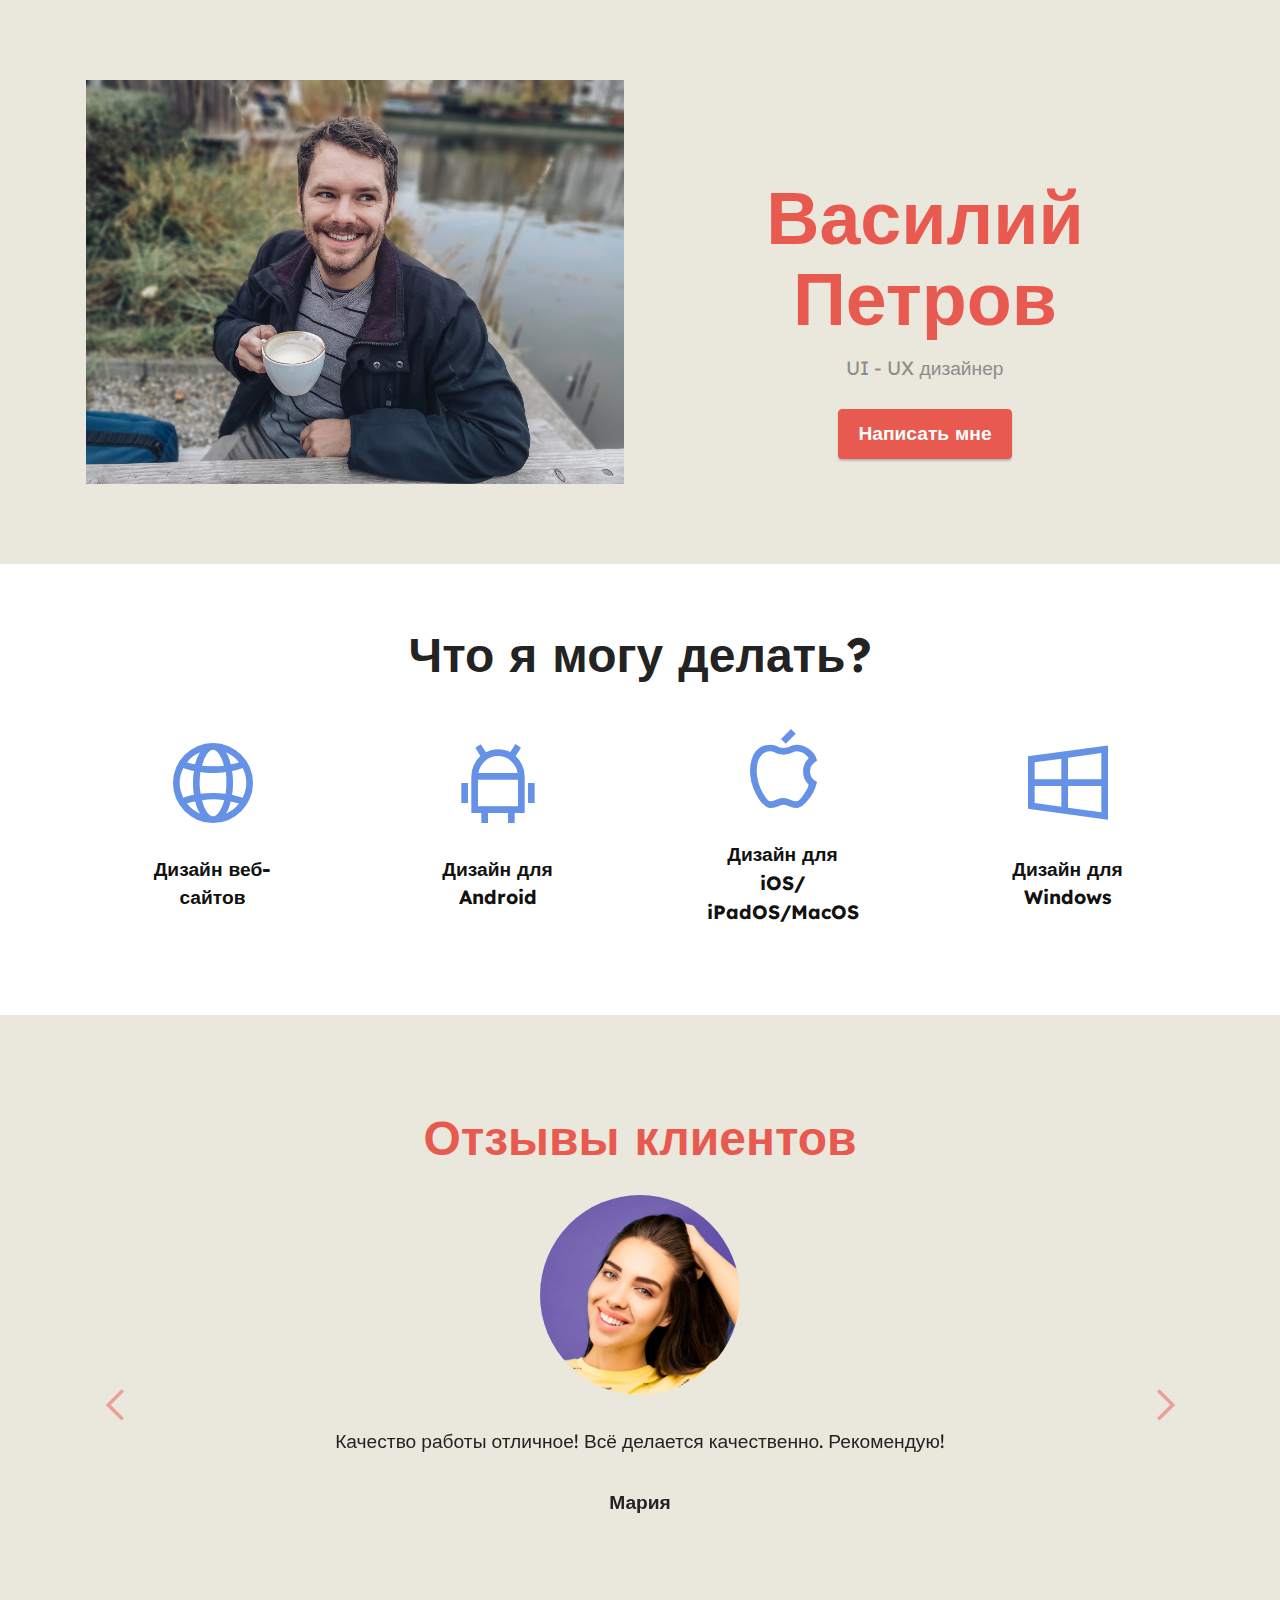
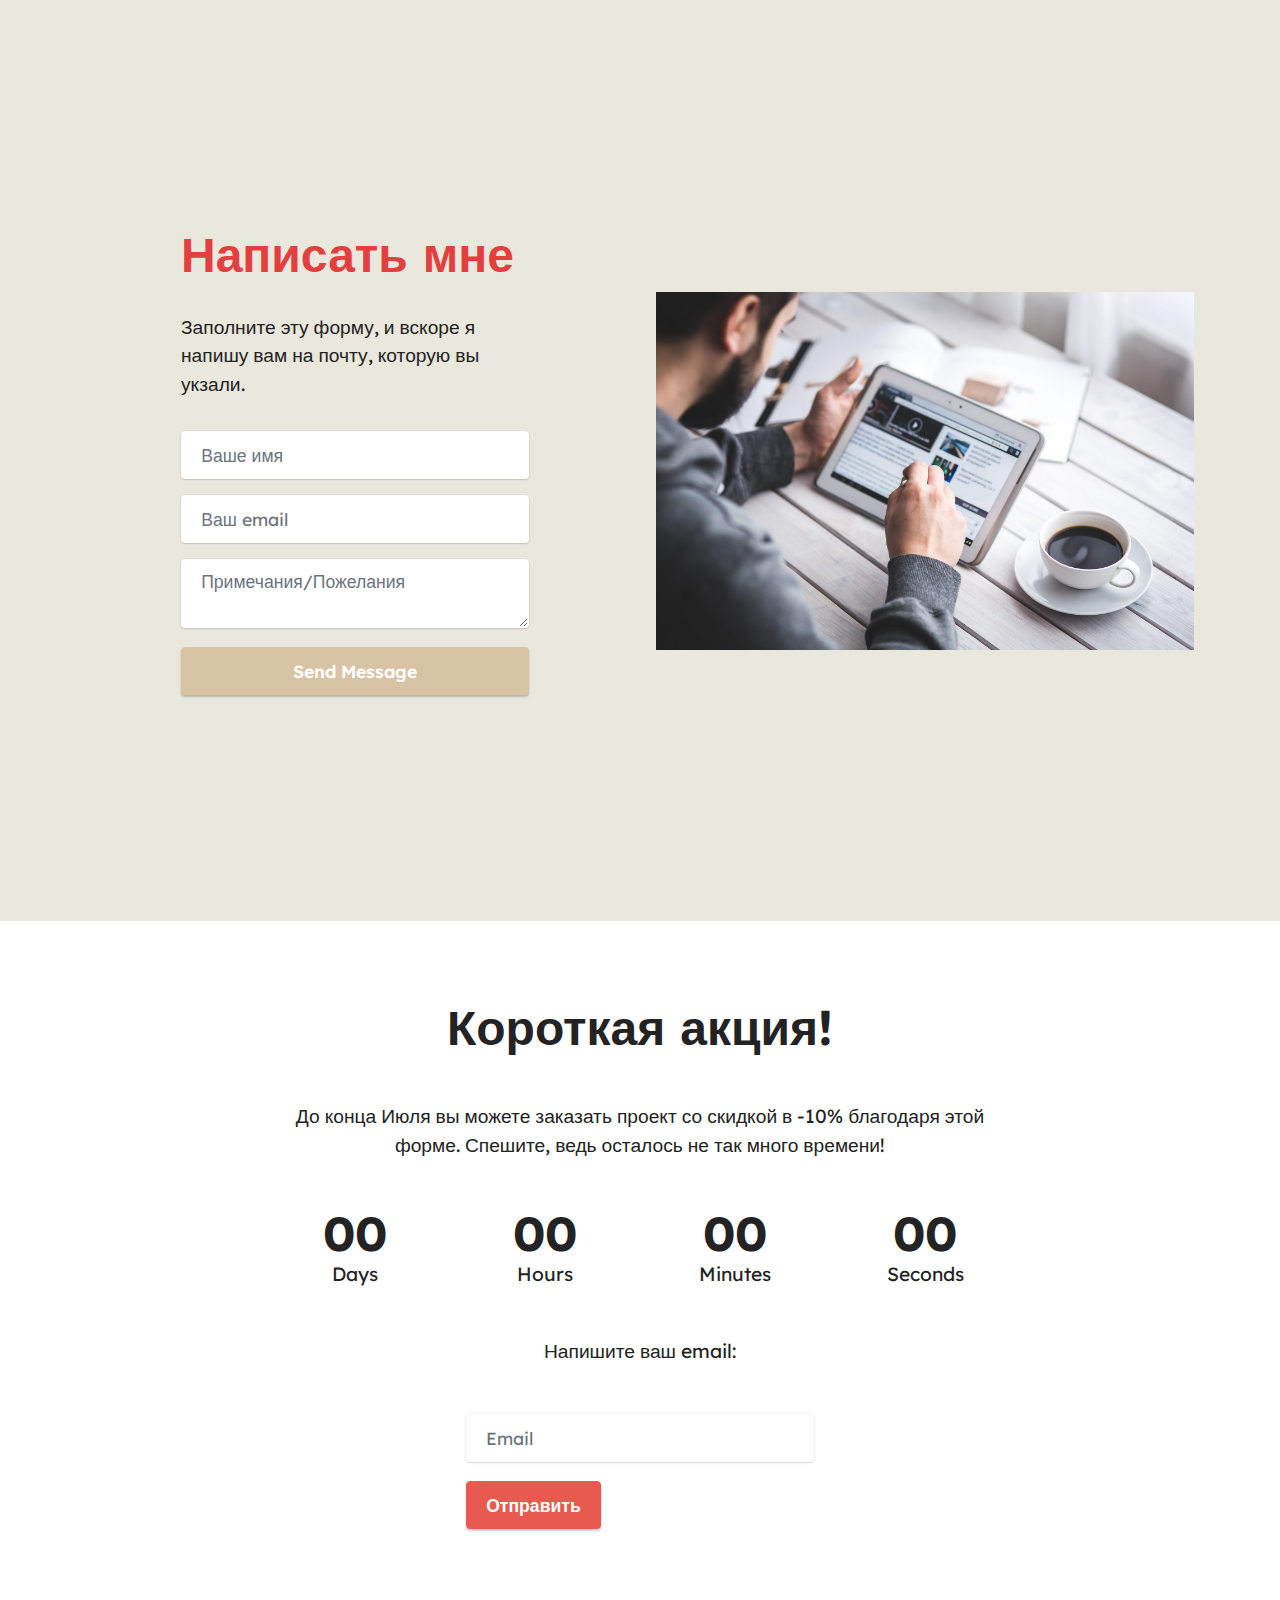
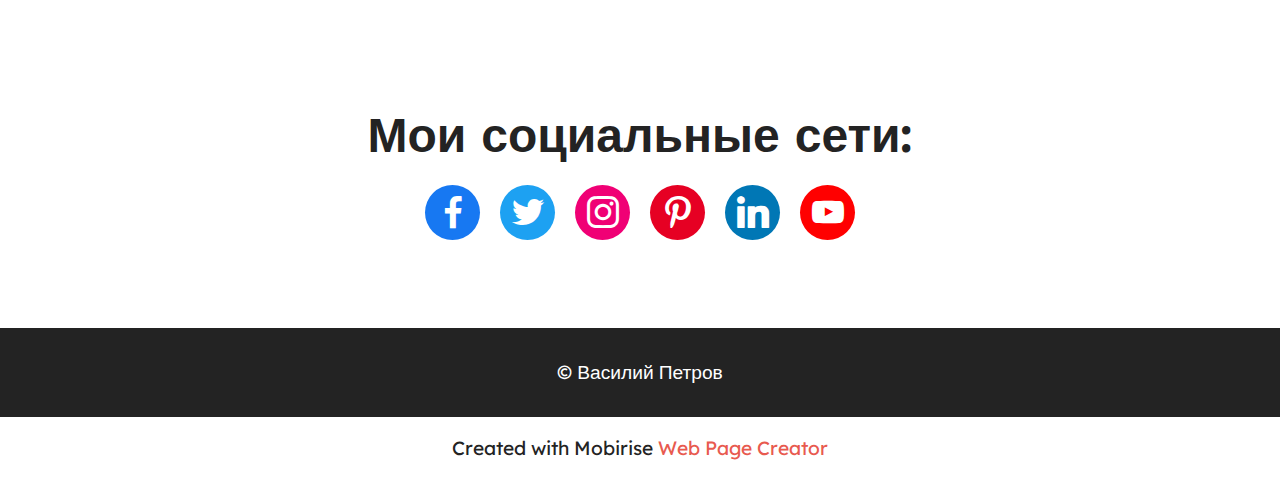
==== commit 4d54df6a: "create github pages" ====
--- a/index.html
+++ b/index.html
@@ -10,20 +10,19 @@
   <meta property="og:image" content="">
   <meta name="twitter:title" content="Home">
   <meta name="viewport" content="width=device-width, initial-scale=1, minimum-scale=1">
-  <link rel="shortcut icon" href="assets/images/logo.png" type="image/x-icon">
+  <link rel="shortcut icon" href="assets/images/logo5.png" type="image/x-icon">
   <meta name="description" content="">
   
   
   <title>Home</title>
+  <link rel="stylesheet" href="assets/web/assets/mobirise-icons2/mobirise2.css">
   <link rel="stylesheet" href="assets/bootstrap/css/bootstrap.min.css">
   <link rel="stylesheet" href="assets/bootstrap/css/bootstrap-grid.min.css">
   <link rel="stylesheet" href="assets/bootstrap/css/bootstrap-reboot.min.css">
-  <link rel="stylesheet" href="assets/parallax/jarallax.css">
-  <link rel="stylesheet" href="assets/dropdown/css/style.css">
   <link rel="stylesheet" href="assets/socicon/css/styles.css">
   <link rel="stylesheet" href="assets/theme/css/style.css">
-  <link rel="preload" href="https://fonts.googleapis.com/css?family=Jost:100,200,300,400,500,600,700,800,900,100i,200i,300i,400i,500i,600i,700i,800i,900i&display=swap" as="style" onload="this.onload=null;this.rel='stylesheet'">
-  <noscript><link rel="stylesheet" href="https://fonts.googleapis.com/css?family=Jost:100,200,300,400,500,600,700,800,900,100i,200i,300i,400i,500i,600i,700i,800i,900i&display=swap"></noscript>
+  <link rel="preload" href="https://fonts.googleapis.com/css?family=Lexend:100,200,300,400,500,600,700,800,900&display=swap" as="style" onload="this.onload=null;this.rel='stylesheet'">
+  <noscript><link rel="stylesheet" href="https://fonts.googleapis.com/css?family=Lexend:100,200,300,400,500,600,700,800,900&display=swap"></noscript>
   <link rel="preload" as="style" href="assets/mobirise/css/mbr-additional.css"><link rel="stylesheet" href="assets/mobirise/css/mbr-additional.css" type="text/css">
   
   
@@ -32,128 +31,280 @@
 </head>
 <body>
   
-  <section data-bs-version="5.1" class="menu cid-s48OLK6784" once="menu" id="menu1-h">
-    
-    <nav class="navbar navbar-dropdown navbar-fixed-top navbar-expand-lg">
-        <div class="container">
-            <div class="navbar-brand">
-                <span class="navbar-logo">
-                    <a href="https://mobiri.se">
-                        <img src="assets/images/logo.png" alt="Mobirise Website Builder" style="height: 3.8rem;">
-                    </a>
-                </span>
-                <span class="navbar-caption-wrap"><a class="navbar-caption text-black display-7" href="https://mobiri.se">Brand Name</a></span>
-            </div>
-            <button class="navbar-toggler" type="button" data-toggle="collapse" data-bs-toggle="collapse" data-target="#navbarSupportedContent" data-bs-target="#navbarSupportedContent" aria-controls="navbarNavAltMarkup" aria-expanded="false" aria-label="Toggle navigation">
-                <div class="hamburger">
-                    <span></span>
-                    <span></span>
-                    <span></span>
-                    <span></span>
-                </div>
-            </button>
-            <div class="collapse navbar-collapse" id="navbarSupportedContent">
-                <ul class="navbar-nav nav-dropdown nav-right" data-app-modern-menu="true"><li class="nav-item"><a class="nav-link link text-black display-4" href="https://mobirise.com">Menu Item 1</a></li>
-                    <li class="nav-item"><a class="nav-link link text-black display-4" href="https://mobirise.com">
-                            Menu Item 2</a></li></ul>
+  <section data-bs-version="5.1" class="header11 cid-sFF0SGinka" id="header11-1">
+
+    
+
+    
+
+    <div class="container">
+        <div class="row justify-content-center">
+            <div class="col-12 col-md-6 image-wrapper">
+                <img class="w-100" src="assets/images/mbr.jpg" alt="Mobirise Website Builder">
+            </div>
+            <div class="col-12 col-md">
+                <div class="text-wrapper text-center">
+                    <h1 class="mbr-section-title mbr-fonts-style mb-3 display-1">
+                        <strong>
+</strong><div><strong><br></strong></div><div><strong>Василий Петров</strong></div></h1>
+                    <p class="mbr-text mbr-fonts-style display-7">UI - UX дизайнер</p>
+                    <div class="mbr-section-btn mt-3"><a class="btn btn-primary display-7" href="index.html#gallery5-3">Написать мне<br></a></div>
+                </div>
+            </div>
+        </div>
+    </div>
+</section>
+
+<section data-bs-version="5.1" class="features13 cid-tcr6IbShMy" id="features14-1">
+    
+
+    
+    
+    <div class="container">
+        <div class="row">
+            <div class="col-12">
+                <h3 class="mbr-section-title align-center mb-4 mbr-fonts-style display-2"><strong>Что я могу делать?</strong></h3>
+            </div>
+            <div class="card col-12 col-md-4 col-lg-2 p-3">
+                <div class="card-wrapper">
+                    <div class="card-box align-center">
+                        <span class="mbr-iconfont mobi-mbri-globe-2 mobi-mbri"></span>
+                        <h4 class="card-title align-center mbr-black mbr-fonts-style display-7">
+                            <strong>Дизайн веб-сайтов</strong></h4>
+                    </div>
+                </div>
+            </div>
+            <div class="card p-3 col-12 col-md-4 col-lg-2">
+                <div class="card-wrapper">
+                    <div class="card-box align-center">
+                        <span class="mbr-iconfont mobi-mbri-android mobi-mbri"></span>
+                        <h4 class="card-title align-center mbr-black mbr-fonts-style display-7">
+                            <strong>Дизайн для Android</strong></h4>
+                    </div>
+                </div>
+            </div>
+            <div class="card p-3 col-12 col-md-4 col-lg-2">
+                <div class="card-wrapper">
+                    <div class="card-box align-center">
+                        <span class="mbr-iconfont mobi-mbri-apple mobi-mbri"></span>
+                        <h4 class="card-title align-center mbr-black mbr-fonts-style display-7">
+                            <strong>Дизайн для iOS/ iPadOS/MacOS</strong></h4>
+                    </div>
+                </div>
+            </div>
+            <div class="card p-3 col-12 col-md-4 col-lg-2">
+                <div class="card-wrapper">
+                    <div class="card-box align-center">
+                        <span class="mbr-iconfont mobi-mbri-windows mobi-mbri"></span>
+                        <h4 class="card-title align-center mbr-black mbr-fonts-style display-7"><strong>Дизайн для Windows</strong></h4>
+                    </div>
+                </div>
+            </div>
+            
+            
+        </div>
+    </div>
+</section>
+
+<section data-bs-version="5.1" class="testimonails3 carousel slide testimonials-slider cid-sFF3oey64R" data-interval="false" data-bs-interval="false" id="testimonials3-5">
+
+    
+
+    
+
+    <div class="text-center container">
+        <h3 class="mb-4 mbr-fonts-style display-2">
+            <strong>Отзывы клиентов</strong></h3>
+
+        <div class="carousel slide" role="listbox" data-pause="true" data-keyboard="false" data-ride="carousel" data-bs-ride="carousel" data-interval="8000" data-bs-interval="8000">
+            <div class="carousel-inner">
                 
                 
-            </div>
-        </div>
-    </nav>
-
-</section>
-
-<section data-bs-version="5.1" class="header1 cid-s48MCQYojq mbr-fullscreen mbr-parallax-background" id="header1-f">
-
-    
-
-    <div class="mbr-overlay" style="opacity: 0.8; background-color: rgb(255, 255, 255);"></div>
-
-    <div class="align-center container">
+            <div class="carousel-item">
+                    <div class="user col-md-8">
+                        <div class="user_image">
+                            <img src="assets/images/team3.jpg" alt="">
+                        </div>
+                        <div class="user_text mb-4">
+                            <p class="mbr-fonts-style display-7">
+                                Качество работы отличное! Всё делается качественно. Рекомендую!</p>
+                        </div>
+                        <div class="user_name mbr-fonts-style mb-2 display-7">
+                            <strong>Мария</strong></div>
+                        
+                    </div>
+                </div><div class="carousel-item">
+                    <div class="user col-md-8">
+                        <div class="user_image">
+                            <img src="assets/images/mbr-1.jpg" alt="">
+                        </div>
+                        <div class="user_text mb-4">
+                            <p class="mbr-fonts-style display-7">
+                                Я работал со многими дизайнерами. Но Василий, как по мне, лучше всех справляется со своей работой</p>
+                        </div>
+                        <div class="user_name mbr-fonts-style mb-2 display-7">
+                            <strong>Станислав</strong></div>
+                        
+                    </div>
+                </div><div class="carousel-item">
+                    <div class="user col-md-8">
+                        <div class="user_image">
+                            <img src="assets/images/mbr-7.jpeg" alt="">
+                        </div>
+                        <div class="user_text mb-4">
+                            <p class="mbr-fonts-style display-7">
+                                Работу выполняет быстро, но качественно. Я очень доволен результатом работы.</p>
+                        </div>
+                        <div class="user_name mbr-fonts-style mb-2 display-7">
+                            <strong>Олег</strong></div>
+                        
+                    </div>
+                </div></div>
+
+            <div class="carousel-controls">
+                <a class="carousel-control-prev" role="button" data-slide="prev" data-bs-slide="prev">
+                    <span aria-hidden="true" class="mobi-mbri mobi-mbri-arrow-prev mbr-iconfont"></span>
+                    <span class="sr-only visually-hidden">Previous</span>
+                </a>
+
+                <a class="carousel-control-next" role="button" data-slide="next" data-bs-slide="next">
+                    <span aria-hidden="true" class="mobi-mbri mobi-mbri-arrow-next mbr-iconfont"></span>
+                    <span class="sr-only visually-hidden">Next</span>
+                </a>
+            </div>
+        </div>
+    </div>
+</section>
+
+<section data-bs-version="5.1" class="form4 cid-sFF3qL4anb mbr-fullscreen" id="form4-6">
+
+    
+
+    
+
+    <div class="container">
+        <div class="row content-wrapper justify-content-center">
+            <div class="col-lg-4 offset-lg-1 mbr-form" data-form-type="formoid">
+<!--Formbuilder Form-->
+<form action="https://mobirise.eu/" method="POST" class="mbr-form form-with-styler" data-form-title="Form Name"><input type="hidden" name="email" data-form-email="true" value="bvQY9180kiGC6E6WTM1JlWqYTXWGqin+M4Fi8VFKZdFPg6EJ23+6lIF68JUalB05T/yIN31/zgitRdRYcTbGD9VAl96sJ72PjyipjgmLRXQG9u/5b56e0dJOHNf3wm4U">
+<div class="row">
+<div hidden="hidden" data-form-alert="" class="alert alert-success col-12">Спасибо за заполнение формы! Вскоре я напишу вам на почту, которую вы указали в форме.</div>
+<div hidden="hidden" data-form-alert-danger="" class="alert alert-danger col-12">Oops...! some problem!</div>
+</div>
+<div class="dragArea row">
+<div class="col-lg-12 col-md-12 col-sm-12">
+<h1 class="mbr-section-title mb-4 display-2"><strong>Написать мне</strong></h1>
+</div>
+<div class="col-lg-12 col-md-12 col-sm-12">
+<p class="mbr-text mbr-fonts-style mb-4 display-7"> Заполните эту форму, и вскоре я напишу вам на почту, которую вы укзали.</p>
+</div>
+<div data-for="name" class="col-lg-12 col-md col-12 form-group mb-3">
+<input type="text" name="name" placeholder="Ваше имя" data-form-field="name" class="form-control display-7" value="" id="name-form4-6">
+</div>
+<div data-for="email" class="col-lg-12 col-md col-12 form-group mb-3">
+<input type="email" name="email" placeholder="Ваш email" data-form-field="email" class="form-control display-7" value="" id="email-form4-6">
+</div>
+<div class="col-lg-12 col-md-12 col-sm-12 form-group" data-for="textarea">
+<textarea name="textarea" placeholder="Примечания/Пожелания" data-form-field="textarea" class="form-control display-7" id="textarea-form4-6"></textarea>
+</div>
+<div class="col-12 col-md-auto mbr-section-btn"><button type="submit" class="btn btn-secondary display-4">Send Message</button></div>
+</div>
+</form><!--Formbuilder Form-->
+</div>
+            <div class="col-lg-6 offset-lg-1 col-12">
+                <div class="image-wrapper">
+                    <img class="w-100" src="assets/images/mbr-9.jpg" alt="Mobirise Website Builder">
+                </div>
+            </div>
+        </div>
+    </div>
+</section>
+
+<section data-bs-version="5.1" class="countdown1 cid-tcrdvbfkDw" id="countdown1-4">
+    
+
+    
+    
+    <div class="container">
         <div class="row justify-content-center">
-            <div class="col-12 col-lg-8">
-                <h1 class="mbr-section-title mbr-fonts-style mb-3 display-1"><strong>Full Screen Intro</strong></h1>
-                
-                <p class="mbr-text mbr-fonts-style display-7">This is a default project. Click any text to edit or style it. Select text to insert a <a href="http://mobirise.com">link</a>. Click the blue "Gear" icon at the top right corner to hide/show buttons, text, title, and change the block background. Click the red "+" button at the bottom right corner to add a new block. Use the top left menu to create new pages, sites, and add new themes and extensions.</p>
-                <div class="mbr-section-btn mt-3"><a class="btn btn-success display-4" href="https://mobirise.com">Button 1</a> <a class="btn btn-success-outline display-4" href="https://mobirise.com">Button 2 &gt;</a></div>
-            </div>
-        </div>
-    </div>
-</section>
-
-<section data-bs-version="5.1" class="content1 cid-s48udlf8KU" id="content1-8">
-    
-    <div class="container">
-        <div class="row justify-content-center">
-            <div class="title col-12 col-md-9">
-                <h3 class="mbr-section-title mbr-fonts-style align-center mb-4 display-2"><strong>Work with Content</strong></h3>
-                <h4 class="mbr-section-subtitle align-center mbr-fonts-style mb-4 display-7">Click on the image to replace it. To change parameters of a block, click on <em>the blue gear icon</em>. You can set a background type and its content. Click on the Buttons parameter to enable buttons for this block. Click in the text to change your text style or color. Select text to change its formatting or add links.</h4>
-                
-            </div>
-        </div>
-    </div>
-</section>
-
-<section data-bs-version="5.1" class="image3 cid-s48upRUlSD" id="image3-9">
-    
-
-    
-
-    <div class="container">
-        <div class="row justify-content-center">
-            <div class="col-12 col-lg-9">
-                <div class="image-wrapper">
-                    <img src="assets/images/6.jpg" alt="Mobirise Website Builder">
-                    <p class="mbr-description mbr-fonts-style mt-2 align-center display-4">
-                        Image Description</p>
-                </div>
-            </div>
-        </div>
-    </div>
-</section>
-
-<section data-bs-version="5.1" class="content1 cid-s48vaXqeL6" id="content1-b">
-    
-    <div class="container">
-        <div class="row justify-content-center">
-            <div class="title col-12 col-md-9">
-                <h3 class="mbr-section-title mbr-fonts-style align-center mb-4 display-2"><strong>Add new blocks</strong></h3>
-                <h4 class="mbr-section-subtitle align-center mbr-fonts-style mb-4 display-7">Mobirise offers several themes to work with. Each theme includes a set of various blocks: headers, content blocks, galleries and sliders, footers, etc. To add needed blocks to your page, click on <em>the red plus button </em>at the bottom right corner. You can select a needed block type. To add a block, click on it in the list or drag it to your page.</h4>
-                
-            </div>
-        </div>
-    </div>
-</section>
-
-<section data-bs-version="5.1" class="content1 cid-s48vnjULo4" id="content1-c">
-    
-    <div class="container">
-        <div class="row justify-content-center">
-            <div class="title col-12 col-md-9">
-                <h3 class="mbr-section-title mbr-fonts-style align-center mb-4 display-2"><strong>Create new pages</strong></h3>
-                <h4 class="mbr-section-subtitle align-center mbr-fonts-style mb-4 display-7">You can have multiple pages in your project. Find the menu icon at the top left corner. Move your cursor over it to open the main menu. Click on the <strong>Pages </strong>tab to manage your pages. Don't forget to set your page title and description. This info is used by browsers and search engines. The home page of your project cannot be removed.</h4>
-                
-            </div>
-        </div>
-    </div>
-</section>
-
-<section data-bs-version="5.1" class="content1 cid-s48vrXhP0J" id="content1-d">
-    
-    <div class="container">
-        <div class="row justify-content-center">
-            <div class="title col-12 col-md-9">
-                <h3 class="mbr-section-title mbr-fonts-style align-center mb-4 display-2"><strong>Publish your project
-</strong></h3>
-                <h4 class="mbr-section-subtitle align-center mbr-fonts-style mb-4 display-7">Click on the <strong>Publish </strong>button at the top right corner and select a needed publishing option. Use the Mobirise publish option to publish your test site on our servers. You can publish your site locally if you don't want to publish it online yet.</h4>
-                
-            </div>
-        </div>
-    </div>
-</section>
-
-<section data-bs-version="5.1" class="footer3 cid-s48P1Icc8J" once="footers" id="footer3-i">
+            <div class="col-lg-8">
+                <h3 class="mbr-section-title mb-5 align-center mbr-fonts-style display-2">
+                    <strong>Короткая акция!</strong></h3>
+                <h4 class="mbr-section-subtitle mb-5 align-center mbr-fonts-style display-7">
+                    До конца Июля вы можете заказать проект со скидкой в -10% благодаря этой форме. Спешите, ведь осталось не так много времени!<br></h4>
+                <div class="countdown-cont align-center mb-5">
+                    <div class="daysCountdown col-xs-3 col-sm-3 col-md-3" title="Days"></div>
+                    <div class="hoursCountdown col-xs-3 col-sm-3 col-md-3" title="Hours"></div>
+                    <div class="minutesCountdown col-xs-3 col-sm-3 col-md-3" title="Minutes"></div>
+                    <div class="secondsCountdown col-xs-3 col-sm-3 col-md-3" title="Seconds"></div>
+                    <div class="countdown" data-due-date="2022/08/01"></div>
+                </div>
+                <p class="mbr-text mb-5 align-center mbr-fonts-style display-7">
+                    Напишите ваш email:</p>
+            </div>
+        </div>
+        <div class="row">
+            <div class="col-lg-4 mx-auto mbr-form" data-form-type="formoid">
+                <form action="https://mobirise.eu/" method="POST" class="mbr-form form-with-styler" data-form-title="Form Name"><input type="hidden" name="email" data-form-email="true" value="tOGs4ANfZ7UoYxg9HSf9nikDx5/x6JtDxgJFt7ciMmEQh9BXLU4wp+Lr22TebSKODUIkIFz7oPxezrIb+CAD40b2lSOTbLF5OgUAp00m7ea8Kkg7OQKTrM6dBXjnKVHD">
+                    <div class="row">
+                        <div hidden="hidden" data-form-alert="" class="alert alert-success col-12">Поздравляю! Теперь вы получите скидку в -10%! Вскоре я вам напишу на email, который вы указали.</div>
+                        <div hidden="hidden" data-form-alert-danger="" class="alert alert-danger col-12">Oops...! some problem!</div>
+                    </div>
+                    <div class="dragArea row">
+                        <div class="col form-group" data-for="email">
+                            <input type="text" name="email" placeholder="Email" data-form-field="email" class="form-control" required="required" value="" id="email-countdown1-4">
+                        </div>
+                        <div class="mbr-section-btn"><button type="submit" class="btn btn-primary display-4">Отправить</button></div>
+                    </div>
+                </form>
+            </div>
+        </div>
+    </div>
+</section>
+
+<section data-bs-version="5.1" class="share3 cid-tcrd3zOC22" id="share3-3">
+    
+     
+    
+    
+    
+
+    <div class="container">
+        <div class="media-container-row">
+            <div class="col-12">
+                <h3 class="mbr-section-title align-center mb-3 mbr-fonts-style display-2"><strong>Мои социальные сети:</strong><strong><br></strong></h3>
+                <div class="social-list align-center">
+                   
+                    <a class="iconfont-wrapper bg-facebook m-2 " target="_blank" href="https://mobiri.se">
+                            <span class="socicon-facebook socicon"></span>
+                        </a>
+                        <a class="iconfont-wrapper bg-twitter m-2" href="https://mobiri.se" target="_blank">
+                            <span class="socicon-twitter socicon"></span>
+                        </a>
+                        <a class="iconfont-wrapper bg-instagram m-2" href="https://mobiri.se" target="_blank">
+                            <span class="socicon-instagram socicon"></span>
+                        </a>
+                        <a class="iconfont-wrapper bg-pinterest m-2" href="https://mobiri.se" target="_blank">
+                            <span class="socicon-pinterest socicon"></span>
+                        </a>
+                        
+                        <a class="iconfont-wrapper bg-linkedin m-2" href="https://mobiri.se" target="_blank">
+                            <span class="socicon-linkedin socicon"></span>
+                        </a>
+                        
+                        
+                        
+                        <a class="iconfont-wrapper bg-youtube m-2" href="https://mobiri.se" target="_blank">
+                            <span class="socicon-youtube socicon"></span>
+                        </a>
+                        
+                </div>
+            </div>
+        </div>
+    </div>
+</section>
+
+<section data-bs-version="5.1" class="footer7 cid-sFF3CYc3p7" once="footers" id="footer7-9">
 
     
 
@@ -161,49 +312,13 @@
 
     <div class="container">
         <div class="media-container-row align-center mbr-white">
-            <div class="row row-links">
-                <ul class="foot-menu">
-                    
-                    
-                    
-                    
-                    
-                <li class="foot-menu-item mbr-fonts-style display-7"><a href="https://mobirise.com/help/" class="text-success">Help Center</a></li><li class="foot-menu-item mbr-fonts-style display-7"><a href="http://forums.mobirise.com/" class="text-success">Mobirise Forums</a></li><li class="foot-menu-item mbr-fonts-style display-7"><a href="https://mobirise.com/" class="text-success">Mobirise.com</a></li></ul>
-            </div>
-            <div class="row social-row">
-                <div class="social-list align-right pb-2">
-                    
-                    
-                    
-                    
-                    
-                    
-                <div class="soc-item">
-                        <a href="https://twitter.com/mobirise" target="_blank">
-                            <span class="socicon-twitter socicon mbr-iconfont mbr-iconfont-social"></span>
-                        </a>
-                    </div><div class="soc-item">
-                        <a href="https://www.facebook.com/pages/Mobirise/1616226671953247" target="_blank">
-                            <span class="socicon-facebook socicon mbr-iconfont mbr-iconfont-social"></span>
-                        </a>
-                    </div><div class="soc-item">
-                        <a href="https://www.youtube.com/c/mobirise" target="_blank">
-                            <span class="socicon-youtube socicon mbr-iconfont mbr-iconfont-social"></span>
-                        </a>
-                    </div><div class="soc-item">
-                        <a href="https://instagram.com/mobirise" target="_blank">
-                            <span class="mbr-iconfont mbr-iconfont-social socicon-instagram socicon"></span>
-                        </a>
-                    </div></div>
-            </div>
-            <div class="row row-copirayt">
-                <p class="mbr-text mb-0 mbr-fonts-style mbr-white align-center display-7">
-                    © Copyright 2020 Mobirise. All Rights Reserved.
-                </p>
-            </div>
-        </div>
-    </div>
-</section><section class="display-7" style="padding: 0;align-items: center;justify-content: center;flex-wrap: wrap;    align-content: center;display: flex;position: relative;height: 4rem;"><a href="https://mobiri.se/" style="flex: 1 1;height: 4rem;position: absolute;width: 100%;z-index: 1;"><img alt="" style="height: 4rem;" src="[data-uri]"></a><p style="margin: 0;text-align: center;" class="display-7">Created with Mobirise &#8204;</p><a style="z-index:1" href="https://mobirise.com/website-design-software.html">Free Web Page Designer Software</a></section><script src="assets/bootstrap/js/bootstrap.bundle.min.js"></script>  <script src="assets/parallax/jarallax.js"></script>  <script src="assets/smoothscroll/smooth-scroll.js"></script>  <script src="assets/ytplayer/index.js"></script>  <script src="assets/dropdown/js/navbar-dropdown.js"></script>  <script src="assets/theme/js/script.js"></script>  
+            <div class="col-12">
+                <p class="mbr-text mb-0 mbr-fonts-style display-7">
+                    © Василий Петров</p>
+            </div>
+        </div>
+    </div>
+</section><section class="display-7" style="padding: 0;align-items: center;justify-content: center;flex-wrap: wrap;    align-content: center;display: flex;position: relative;height: 4rem;"><a href="https://mobiri.se/" style="flex: 1 1;height: 4rem;position: absolute;width: 100%;z-index: 1;"><img alt="" style="height: 4rem;" src="[data-uri]"></a><p style="margin: 0;text-align: center;" class="display-7">Created with Mobirise &#8204;</p><a style="z-index:1" href="https://mobirise.com/web-page-maker.html">Web Page Creator</a></section><script src="assets/bootstrap/js/bootstrap.bundle.min.js"></script>  <script src="assets/smoothscroll/smooth-scroll.js"></script>  <script src="assets/ytplayer/index.js"></script>  <script src="assets/countdown/countdown.js"></script>  <script src="assets/theme/js/script.js"></script>  <script src="assets/formoid/formoid.min.js"></script>  
   
   
 </body>
--- a/assets/web/assets/mobirise-icons2/mobirise2.css
+++ b/assets/web/assets/mobirise-icons2/mobirise2.css
@@ -0,0 +1,498 @@
+@font-face {
+  font-family: 'Moririse2';
+  font-display: swap;
+  src:  url('mobirise2.eot?f2bix4');
+  src:  url('mobirise2.eot?f2bix4#iefix') format('embedded-opentype'),
+    url('mobirise2.ttf?f2bix4') format('truetype'),
+    url('mobirise2.woff?f2bix4') format('woff'),
+    url('mobirise2.svg?f2bix4#mobirise2') format('svg');
+  font-weight: normal;
+  font-style: normal;
+}
+
+[class^="mobi-"], [class*=" mobi-"] {
+  /* use !important to prevent issues with browser extensions that change fonts */
+  font-family: 'Moririse2' !important;
+  speak: none;
+  font-style: normal;
+  font-weight: normal;
+  font-variant: normal;
+  text-transform: none;
+  line-height: 1;
+
+  /* Better Font Rendering =========== */
+  -webkit-font-smoothing: antialiased;
+  -moz-osx-font-smoothing: grayscale;
+}
+
+.mobi-mbri-add-submenu:before {
+  content: "\e900";
+}
+.mobi-mbri-alert:before {
+  content: "\e901";
+}
+.mobi-mbri-align-center:before {
+  content: "\e902";
+}
+.mobi-mbri-align-justify:before {
+  content: "\e903";
+}
+.mobi-mbri-align-left:before {
+  content: "\e904";
+}
+.mobi-mbri-align-right:before {
+  content: "\e905";
+}
+.mobi-mbri-android:before {
+  content: "\e906";
+}
+.mobi-mbri-apple:before {
+  content: "\e907";
+}
+.mobi-mbri-arrow-down:before {
+  content: "\e908";
+}
+.mobi-mbri-arrow-next:before {
+  content: "\e909";
+}
+.mobi-mbri-arrow-prev:before {
+  content: "\e90a";
+}
+.mobi-mbri-arrow-up:before {
+  content: "\e90b";
+}
+.mobi-mbri-bold:before {
+  content: "\e90c";
+}
+.mobi-mbri-bookmark:before {
+  content: "\e90d";
+}
+.mobi-mbri-bootstrap:before {
+  content: "\e90e";
+}
+.mobi-mbri-briefcase:before {
+  content: "\e90f";
+}
+.mobi-mbri-browse:before {
+  content: "\e910";
+}
+.mobi-mbri-bulleted-list:before {
+  content: "\e911";
+}
+.mobi-mbri-calendar:before {
+  content: "\e912";
+}
+.mobi-mbri-camera:before {
+  content: "\e913";
+}
+.mobi-mbri-cart-add:before {
+  content: "\e914";
+}
+.mobi-mbri-cart-full:before {
+  content: "\e915";
+}
+.mobi-mbri-cash:before {
+  content: "\e916";
+}
+.mobi-mbri-change-style:before {
+  content: "\e917";
+}
+.mobi-mbri-chat:before {
+  content: "\e918";
+}
+.mobi-mbri-clock:before {
+  content: "\e919";
+}
+.mobi-mbri-close:before {
+  content: "\e91a";
+}
+.mobi-mbri-cloud:before {
+  content: "\e91b";
+}
+.mobi-mbri-code:before {
+  content: "\e91c";
+}
+.mobi-mbri-contact-form:before {
+  content: "\e91d";
+}
+.mobi-mbri-credit-card:before {
+  content: "\e91e";
+}
+.mobi-mbri-cursor-click:before {
+  content: "\e91f";
+}
+.mobi-mbri-cust-feedback:before {
+  content: "\e920";
+}
+.mobi-mbri-database:before {
+  content: "\e921";
+}
+.mobi-mbri-delivery:before {
+  content: "\e922";
+}
+.mobi-mbri-desktop:before {
+  content: "\e923";
+}
+.mobi-mbri-devices:before {
+  content: "\e924";
+}
+.mobi-mbri-down:before {
+  content: "\e925";
+}
+.mobi-mbri-download-2:before {
+  content: "\e926";
+}
+.mobi-mbri-download:before {
+  content: "\e927";
+}
+.mobi-mbri-drag-n-drop-2:before {
+  content: "\e928";
+}
+.mobi-mbri-drag-n-drop:before {
+  content: "\e929";
+}
+.mobi-mbri-edit-2:before {
+  content: "\e92a";
+}
+.mobi-mbri-edit:before {
+  content: "\e92b";
+}
+.mobi-mbri-error:before {
+  content: "\e92c";
+}
+.mobi-mbri-extension:before {
+  content: "\e92d";
+}
+.mobi-mbri-features:before {
+  content: "\e92e";
+}
+.mobi-mbri-file:before {
+  content: "\e92f";
+}
+.mobi-mbri-flag:before {
+  content: "\e930";
+}
+.mobi-mbri-folder:before {
+  content: "\e931";
+}
+.mobi-mbri-gift:before {
+  content: "\e932";
+}
+.mobi-mbri-github:before {
+  content: "\e933";
+}
+.mobi-mbri-globe-2:before {
+  content: "\e934";
+}
+.mobi-mbri-globe:before {
+  content: "\e935";
+}
+.mobi-mbri-growing-chart:before {
+  content: "\e936";
+}
+.mobi-mbri-hearth:before {
+  content: "\e937";
+}
+.mobi-mbri-help:before {
+  content: "\e938";
+}
+.mobi-mbri-home:before {
+  content: "\e939";
+}
+.mobi-mbri-hot-cup:before {
+  content: "\e93a";
+}
+.mobi-mbri-idea:before {
+  content: "\e93b";
+}
+.mobi-mbri-image-gallery:before {
+  content: "\e93c";
+}
+.mobi-mbri-image-slider:before {
+  content: "\e93d";
+}
+.mobi-mbri-info:before {
+  content: "\e93e";
+}
+.mobi-mbri-italic:before {
+  content: "\e93f";
+}
+.mobi-mbri-key:before {
+  content: "\e940";
+}
+.mobi-mbri-laptop:before {
+  content: "\e941";
+}
+.mobi-mbri-layers:before {
+  content: "\e942";
+}
+.mobi-mbri-left-right:before {
+  content: "\e943";
+}
+.mobi-mbri-left:before {
+  content: "\e944";
+}
+.mobi-mbri-letter:before {
+  content: "\e945";
+}
+.mobi-mbri-like:before {
+  content: "\e946";
+}
+.mobi-mbri-link:before {
+  content: "\e947";
+}
+.mobi-mbri-lock:before {
+  content: "\e948";
+}
+.mobi-mbri-login:before {
+  content: "\e949";
+}
+.mobi-mbri-logout:before {
+  content: "\e94a";
+}
+.mobi-mbri-magic-stick:before {
+  content: "\e94b";
+}
+.mobi-mbri-map-pin:before {
+  content: "\e94c";
+}
+.mobi-mbri-menu:before {
+  content: "\e94d";
+}
+.mobi-mbri-mobile-2:before {
+  content: "\e94e";
+}
+.mobi-mbri-mobile-horizontal:before {
+  content: "\e94f";
+}
+.mobi-mbri-mobile:before {
+  content: "\e950";
+}
+.mobi-mbri-mobirise:before {
+  content: "\e951";
+}
+.mobi-mbri-more-horizontal:before {
+  content: "\e952";
+}
+.mobi-mbri-more-vertical:before {
+  content: "\e953";
+}
+.mobi-mbri-music:before {
+  content: "\e954";
+}
+.mobi-mbri-new-file:before {
+  content: "\e955";
+}
+.mobi-mbri-numbered-list:before {
+  content: "\e956";
+}
+.mobi-mbri-opened-folder:before {
+  content: "\e957";
+}
+.mobi-mbri-pages:before {
+  content: "\e958";
+}
+.mobi-mbri-paper-plane:before {
+  content: "\e959";
+}
+.mobi-mbri-paperclip:before {
+  content: "\e95a";
+}
+.mobi-mbri-phone:before {
+  content: "\e95b";
+}
+.mobi-mbri-photo:before {
+  content: "\e95c";
+}
+.mobi-mbri-photos:before {
+  content: "\e95d";
+}
+.mobi-mbri-pin:before {
+  content: "\e95e";
+}
+.mobi-mbri-play:before {
+  content: "\e95f";
+}
+.mobi-mbri-plus:before {
+  content: "\e960";
+}
+.mobi-mbri-preview:before {
+  content: "\e961";
+}
+.mobi-mbri-print:before {
+  content: "\e962";
+}
+.mobi-mbri-protect:before {
+  content: "\e963";
+}
+.mobi-mbri-question:before {
+  content: "\e964";
+}
+.mobi-mbri-quote-left:before {
+  content: "\e965";
+}
+.mobi-mbri-quote-right:before {
+  content: "\e966";
+}
+.mobi-mbri-redo:before {
+  content: "\e967";
+}
+.mobi-mbri-refresh:before {
+  content: "\e968";
+}
+.mobi-mbri-responsive-2:before {
+  content: "\e969";
+}
+.mobi-mbri-responsive:before {
+  content: "\e96a";
+}
+.mobi-mbri-right:before {
+  content: "\e96b";
+}
+.mobi-mbri-rocket:before {
+  content: "\e96c";
+}
+.mobi-mbri-sad-face:before {
+  content: "\e96d";
+}
+.mobi-mbri-sale:before {
+  content: "\e96e";
+}
+.mobi-mbri-save:before {
+  content: "\e96f";
+}
+.mobi-mbri-search:before {
+  content: "\e970";
+}
+.mobi-mbri-setting-2:before {
+  content: "\e971";
+}
+.mobi-mbri-setting-3:before {
+  content: "\e972";
+}
+.mobi-mbri-setting:before {
+  content: "\e973";
+}
+.mobi-mbri-share:before {
+  content: "\e974";
+}
+.mobi-mbri-shopping-bag:before {
+  content: "\e975";
+}
+.mobi-mbri-shopping-basket:before {
+  content: "\e976";
+}
+.mobi-mbri-shopping-cart:before {
+  content: "\e977";
+}
+.mobi-mbri-sites:before {
+  content: "\e978";
+}
+.mobi-mbri-smile-face:before {
+  content: "\e979";
+}
+.mobi-mbri-speed:before {
+  content: "\e97a";
+}
+.mobi-mbri-star:before {
+  content: "\e97b";
+}
+.mobi-mbri-success:before {
+  content: "\e97c";
+}
+.mobi-mbri-sun:before {
+  content: "\e97d";
+}
+.mobi-mbri-sun2:before {
+  content: "\e97e";
+}
+.mobi-mbri-tablet-vertical:before {
+  content: "\e97f";
+}
+.mobi-mbri-tablet:before {
+  content: "\e980";
+}
+.mobi-mbri-target:before {
+  content: "\e981";
+}
+.mobi-mbri-timer:before {
+  content: "\e982";
+}
+.mobi-mbri-to-ftp:before {
+  content: "\e983";
+}
+.mobi-mbri-to-local-drive:before {
+  content: "\e984";
+}
+.mobi-mbri-touch-swipe:before {
+  content: "\e985";
+}
+.mobi-mbri-touch:before {
+  content: "\e986";
+}
+.mobi-mbri-trash:before {
+  content: "\e987";
+}
+.mobi-mbri-underline:before {
+  content: "\e988";
+}
+.mobi-mbri-undo:before {
+  content: "\e989";
+}
+.mobi-mbri-unlink:before {
+  content: "\e98a";
+}
+.mobi-mbri-unlock:before {
+  content: "\e98b";
+}
+.mobi-mbri-up-down:before {
+  content: "\e98c";
+}
+.mobi-mbri-up:before {
+  content: "\e98d";
+}
+.mobi-mbri-update:before {
+  content: "\e98e";
+}
+.mobi-mbri-upload-2:before {
+  content: "\e98f";
+}
+.mobi-mbri-upload:before {
+  content: "\e990";
+}
+.mobi-mbri-user-2:before {
+  content: "\e991";
+}
+.mobi-mbri-user:before {
+  content: "\e992";
+}
+.mobi-mbri-users:before {
+  content: "\e993";
+}
+.mobi-mbri-video-play:before {
+  content: "\e994";
+}
+.mobi-mbri-video:before {
+  content: "\e995";
+}
+.mobi-mbri-watch:before {
+  content: "\e996";
+}
+.mobi-mbri-website-theme-2:before {
+  content: "\e997";
+}
+.mobi-mbri-website-theme:before {
+  content: "\e998";
+}
+.mobi-mbri-wifi:before {
+  content: "\e999";
+}
+.mobi-mbri-windows:before {
+  content: "\e99a";
+}
+.mobi-mbri-zoom-in:before {
+  content: "\e99b";
+}
+.mobi-mbri-zoom-out:before {
+  content: "\e99c";
+}
--- a/assets/mobirise/css/mbr-additional.css
+++ b/assets/mobirise/css/mbr-additional.css
@@ -2,7 +2,7 @@
   font-family: Jost;
 }
 .display-1 {
-  font-family: 'Jost', sans-serif;
+  font-family: 'Lexend', sans-serif;
   font-size: 4.6rem;
   line-height: 1.1;
 }
@@ -10,7 +10,7 @@
   font-size: 5.75rem;
 }
 .display-2 {
-  font-family: 'Jost', sans-serif;
+  font-family: 'Lexend', sans-serif;
   font-size: 3rem;
   line-height: 1.1;
 }
@@ -18,7 +18,7 @@
   font-size: 3.75rem;
 }
 .display-4 {
-  font-family: 'Jost', sans-serif;
+  font-family: 'Lexend', sans-serif;
   font-size: 1.1rem;
   line-height: 1.5;
 }
@@ -26,15 +26,15 @@
   font-size: 1.375rem;
 }
 .display-5 {
-  font-family: 'Jost', sans-serif;
-  font-size: 2.2rem;
+  font-family: 'Lexend', sans-serif;
+  font-size: 2rem;
   line-height: 1.5;
 }
 .display-5 > .mbr-iconfont {
-  font-size: 2.75rem;
+  font-size: 2.5rem;
 }
 .display-7 {
-  font-family: 'Jost', sans-serif;
+  font-family: 'Lexend', sans-serif;
   font-size: 1.2rem;
   line-height: 1.5;
 }
@@ -68,9 +68,9 @@
     line-height: calc( 1.4 * (1.0350000000000001rem + (1.1 - 1.0350000000000001) * ((100vw - 20rem) / (48 - 20))));
   }
   .display-5 {
-    font-size: 1.76rem;
-    font-size: calc( 1.42rem + (2.2 - 1.42) * ((100vw - 20rem) / (48 - 20)));
-    line-height: calc( 1.4 * (1.42rem + (2.2 - 1.42) * ((100vw - 20rem) / (48 - 20))));
+    font-size: 1.6rem;
+    font-size: calc( 1.35rem + (2 - 1.35) * ((100vw - 20rem) / (48 - 20)));
+    line-height: calc( 1.4 * (1.35rem + (2 - 1.35) * ((100vw - 20rem) / (48 - 20))));
   }
   .display-7 {
     font-size: 0.96rem;
@@ -96,7 +96,7 @@
   border-radius: 4px;
 }
 .bg-primary {
-  background-color: #6592e6 !important;
+  background-color: #e85a4f !important;
 }
 .bg-success {
   background-color: #40b0bf !important;
@@ -112,8 +112,8 @@
 }
 .btn-primary,
 .btn-primary:active {
-  background-color: #6592e6 !important;
-  border-color: #6592e6 !important;
+  background-color: #e85a4f !important;
+  border-color: #e85a4f !important;
   color: #ffffff !important;
   box-shadow: 0 2px 2px 0 rgba(0, 0, 0, 0.2);
 }
@@ -122,20 +122,20 @@
 .btn-primary.focus,
 .btn-primary.active {
   color: #ffffff !important;
-  background-color: #2260d2 !important;
-  border-color: #2260d2 !important;
+  background-color: #c6261a !important;
+  border-color: #c6261a !important;
   box-shadow: 0 2px 5px 0 rgba(0, 0, 0, 0.2);
 }
 .btn-primary.disabled,
 .btn-primary:disabled {
   color: #ffffff !important;
-  background-color: #2260d2 !important;
-  border-color: #2260d2 !important;
+  background-color: #c6261a !important;
+  border-color: #c6261a !important;
 }
 .btn-secondary,
 .btn-secondary:active {
-  background-color: #ff6666 !important;
-  border-color: #ff6666 !important;
+  background-color: #d8c3a5 !important;
+  border-color: #d8c3a5 !important;
   color: #ffffff !important;
   box-shadow: 0 2px 2px 0 rgba(0, 0, 0, 0.2);
 }
@@ -144,15 +144,15 @@
 .btn-secondary.focus,
 .btn-secondary.active {
   color: #ffffff !important;
-  background-color: #ff0f0f !important;
-  border-color: #ff0f0f !important;
+  background-color: #be9b69 !important;
+  border-color: #be9b69 !important;
   box-shadow: 0 2px 5px 0 rgba(0, 0, 0, 0.2);
 }
 .btn-secondary.disabled,
 .btn-secondary:disabled {
   color: #ffffff !important;
-  background-color: #ff0f0f !important;
-  border-color: #ff0f0f !important;
+  background-color: #be9b69 !important;
+  border-color: #be9b69 !important;
 }
 .btn-info,
 .btn-info:active {
@@ -290,13 +290,13 @@
 .btn-primary-outline:active {
   background-color: transparent !important;
   border-color: transparent;
-  color: #6592e6;
+  color: #e85a4f;
 }
 .btn-primary-outline:hover,
 .btn-primary-outline:focus,
 .btn-primary-outline.focus,
 .btn-primary-outline.active {
-  color: #2260d2 !important;
+  color: #c6261a !important;
   background-color: transparent!important;
   border-color: transparent!important;
   box-shadow: none!important;
@@ -304,20 +304,20 @@
 .btn-primary-outline.disabled,
 .btn-primary-outline:disabled {
   color: #ffffff !important;
-  background-color: #6592e6 !important;
-  border-color: #6592e6 !important;
+  background-color: #e85a4f !important;
+  border-color: #e85a4f !important;
 }
 .btn-secondary-outline,
 .btn-secondary-outline:active {
   background-color: transparent !important;
   border-color: transparent;
-  color: #ff6666;
+  color: #d8c3a5;
 }
 .btn-secondary-outline:hover,
 .btn-secondary-outline:focus,
 .btn-secondary-outline.focus,
 .btn-secondary-outline.active {
-  color: #ff0f0f !important;
+  color: #be9b69 !important;
   background-color: transparent!important;
   border-color: transparent!important;
   box-shadow: none!important;
@@ -325,8 +325,8 @@
 .btn-secondary-outline.disabled,
 .btn-secondary-outline:disabled {
   color: #ffffff !important;
-  background-color: #ff6666 !important;
-  border-color: #ff6666 !important;
+  background-color: #d8c3a5 !important;
+  border-color: #d8c3a5 !important;
 }
 .btn-info-outline,
 .btn-info-outline:active {
@@ -455,10 +455,10 @@
   border-color: #fafafa !important;
 }
 .text-primary {
-  color: #6592e6 !important;
+  color: #e85a4f !important;
 }
 .text-secondary {
-  color: #ff6666 !important;
+  color: #d8c3a5 !important;
 }
 .text-success {
   color: #40b0bf !important;
@@ -481,12 +481,12 @@
 a.text-primary:hover,
 a.text-primary:focus,
 a.text-primary.active {
-  color: #205ac5 !important;
+  color: #b92418 !important;
 }
 a.text-secondary:hover,
 a.text-secondary:focus,
 a.text-secondary.active {
-  color: #ff0000 !important;
+  color: #b9945e !important;
 }
 a.text-success:hover,
 a.text-success:focus,
@@ -532,7 +532,7 @@
   background-position: 0px 1.2em;
 }
 .nav-tabs .nav-link.active {
-  color: #6592e6;
+  color: #e85a4f;
 }
 .nav-tabs .nav-link:not(.active) {
   color: #232323;
@@ -550,8 +550,8 @@
   background-color: #ff9966;
 }
 .mbr-gallery-filter li.active .btn {
-  background-color: #6592e6;
-  border-color: #6592e6;
+  background-color: #e85a4f;
+  border-color: #e85a4f;
   color: #ffffff;
 }
 .mbr-gallery-filter li.active .btn:focus {
@@ -559,7 +559,7 @@
 }
 a,
 a:hover {
-  color: #6592e6;
+  color: #e85a4f;
 }
 .mbr-plan-header.bg-primary .mbr-plan-subtitle,
 .mbr-plan-header.bg-primary .mbr-plan-price-desc {
@@ -586,7 +586,7 @@
   display: none;
 }
 .form-control {
-  font-family: 'Jost', sans-serif;
+  font-family: 'Lexend', sans-serif;
   font-size: 1.1rem;
   line-height: 1.5;
   font-weight: 400;
@@ -597,10 +597,10 @@
 .form-control:hover,
 .form-control:focus {
   box-shadow: rgba(0, 0, 0, 0.07) 0px 1px 1px 0px, rgba(0, 0, 0, 0.07) 0px 1px 3px 0px, rgba(0, 0, 0, 0.03) 0px 0px 0px 1px;
-  border-color: #6592e6 !important;
+  border-color: #e85a4f !important;
 }
 .form-control:-webkit-input-placeholder {
-  font-family: 'Jost', sans-serif;
+  font-family: 'Lexend', sans-serif;
   font-size: 1.1rem;
   line-height: 1.5;
   font-weight: 400;
@@ -609,19 +609,19 @@
   font-size: 1.375rem;
 }
 blockquote {
-  border-color: #6592e6;
+  border-color: #e85a4f;
 }
 /* Forms */
 .jq-selectbox li:hover,
 .jq-selectbox li.selected {
-  background-color: #6592e6;
+  background-color: #e85a4f;
   color: #ffffff;
 }
 .jq-number__spin {
   transition: 0.25s ease;
 }
 .jq-number__spin:hover {
-  border-color: #6592e6;
+  border-color: #e85a4f;
 }
 .jq-selectbox .jq-selectbox__trigger-arrow,
 .jq-number__spin.minus:after,
@@ -633,20 +633,20 @@
 .jq-selectbox:hover .jq-selectbox__trigger-arrow,
 .jq-number__spin.minus:hover:after,
 .jq-number__spin.plus:hover:after {
-  border-top-color: #6592e6;
-  border-bottom-color: #6592e6;
+  border-top-color: #e85a4f;
+  border-bottom-color: #e85a4f;
 }
 .xdsoft_datetimepicker .xdsoft_calendar td.xdsoft_default,
 .xdsoft_datetimepicker .xdsoft_calendar td.xdsoft_current,
 .xdsoft_datetimepicker .xdsoft_timepicker .xdsoft_time_box > div > div.xdsoft_current {
   color: #ffffff !important;
-  background-color: #6592e6 !important;
+  background-color: #e85a4f !important;
   box-shadow: none !important;
 }
 .xdsoft_datetimepicker .xdsoft_calendar td:hover,
 .xdsoft_datetimepicker .xdsoft_timepicker .xdsoft_time_box > div > div:hover {
   color: #000000 !important;
-  background: #ff6666 !important;
+  background: #d8c3a5 !important;
   box-shadow: none !important;
 }
 .lazy-bg {
@@ -671,7 +671,7 @@
   top: 50%;
   left: 50%;
   transform: translateX(-50%) translateY(-50%);
-  background-image: url("data:image/svg+xml;charset=UTF-8,%3csvg width='32' height='32' viewBox='0 0 64 64' xmlns='http://www.w3.org/2000/svg' stroke='%236592e6' %3e%3cg fill='none' fill-rule='evenodd'%3e%3cg transform='translate(16 16)' stroke-width='2'%3e%3ccircle stroke-opacity='.5' cx='16' cy='16' r='16'/%3e%3cpath d='M32 16c0-9.94-8.06-16-16-16'%3e%3canimateTransform attributeName='transform' type='rotate' from='0 16 16' to='360 16 16' dur='1s' repeatCount='indefinite'/%3e%3c/path%3e%3c/g%3e%3c/g%3e%3c/svg%3e");
+  background-image: url("data:image/svg+xml;charset=UTF-8,%3csvg width='32' height='32' viewBox='0 0 64 64' xmlns='http://www.w3.org/2000/svg' stroke='%23e85a4f' %3e%3cg fill='none' fill-rule='evenodd'%3e%3cg transform='translate(16 16)' stroke-width='2'%3e%3ccircle stroke-opacity='.5' cx='16' cy='16' r='16'/%3e%3cpath d='M32 16c0-9.94-8.06-16-16-16'%3e%3canimateTransform attributeName='transform' type='rotate' from='0 16 16' to='360 16 16' dur='1s' repeatCount='indefinite'/%3e%3c/path%3e%3c/g%3e%3c/g%3e%3c/svg%3e");
 }
 section.lazy-placeholder:after {
   opacity: 0.5;
@@ -682,491 +682,288 @@
 a {
   transition: color 0.6s;
 }
-.cid-s48MCQYojq {
-  background-image: url("../../../assets/images/background7.jpg");
-}
-.cid-s48MCQYojq .mbr-section-title {
-  text-align: center;
-}
-.cid-s48MCQYojq .mbr-text,
-.cid-s48MCQYojq .mbr-section-btn {
+.cid-sFF0SGinka {
+  padding-top: 5rem;
+  padding-bottom: 5rem;
+  background-color: #eae7dc;
+}
+.cid-sFF0SGinka .row {
+  align-items: center;
+}
+@media (max-width: 991px) {
+  .cid-sFF0SGinka .image-wrapper {
+    padding: 1rem;
+  }
+}
+@media (min-width: 992px) {
+  .cid-sFF0SGinka .text-wrapper {
+    padding: 0 2rem;
+  }
+}
+.cid-sFF0SGinka .mbr-section-title {
+  color: #e85a4f;
+}
+.cid-sFF0SGinka .mbr-text,
+.cid-sFF0SGinka .mbr-section-btn {
+  color: #8e8d8a;
+}
+.cid-tcr6IbShMy {
+  padding-top: 4rem;
+  padding-bottom: 4rem;
+  background-color: #ffffff;
+}
+.cid-tcr6IbShMy .mbr-fallback-image.disabled {
+  display: none;
+}
+.cid-tcr6IbShMy .mbr-fallback-image {
+  display: block;
+  background-size: cover;
+  background-position: center center;
+  width: 100%;
+  height: 100%;
+  position: absolute;
+  top: 0;
+}
+.cid-tcr6IbShMy .card-box {
+  z-index: 10;
+  position: relative;
+}
+@media (min-width: 1500px) {
+  .cid-tcr6IbShMy .container {
+    max-width: 1400px;
+  }
+}
+.cid-tcr6IbShMy .card {
+  margin: auto;
+}
+.cid-tcr6IbShMy .mbr-iconfont {
+  display: block;
+  font-size: 5rem;
+  color: #6592e6;
+  margin-bottom: 2rem;
+}
+.cid-tcr6IbShMy .card-wrapper {
+  display: flex;
+  justify-content: center;
+  align-items: center;
+}
+.cid-tcr6IbShMy .row {
+  justify-content: center;
+}
+.cid-sFF3oey64R {
+  padding-top: 6rem;
+  padding-bottom: 6rem;
+  background-color: #eae7dc;
+}
+.cid-sFF3oey64R .carousel-item {
+  justify-content: center;
+}
+.cid-sFF3oey64R .carousel-item.active,
+.cid-sFF3oey64R .carousel-item-next,
+.cid-sFF3oey64R .carousel-item-prev {
+  display: flex;
+}
+.cid-sFF3oey64R .carousel-controls a {
+  transition: opacity .5s;
+  font-size: 30px;
+  position: absolute;
+  top: 180px;
+  bottom: auto;
+  height: 60px;
+  width: 60px;
+  padding: 10px;
+  color: #e85a4f;
+}
+.cid-sFF3oey64R .carousel-controls a .mbr-iconfont {
+  font-weight: 800;
+}
+.cid-sFF3oey64R .carousel-control-next span {
+  padding-left: 5px;
+}
+.cid-sFF3oey64R .carousel-control-prev span {
+  padding-right: 5px;
+}
+.cid-sFF3oey64R .user_image {
+  width: 200px;
+  height: 200px;
+  margin-bottom: 1.6rem;
+  overflow: hidden;
+  border-radius: 50%;
+  margin: 0 auto 2rem auto;
+}
+.cid-sFF3oey64R .user_image img {
+  width: 100%;
+  min-width: 100%;
+  min-height: 100%;
+}
+@media (max-width: 230px) {
+  .cid-sFF3oey64R .user_image {
+    width: 100%;
+    height: auto;
+  }
+}
+.cid-sFF3oey64R H3 {
+  color: #e85a4f;
+}
+.cid-sFF3qL4anb {
+  background-color: #eae7dc;
+}
+.cid-sFF3qL4anb .mbr-text,
+.cid-sFF3qL4anb .mbr-section-btn {
+  color: #232323;
+}
+@media (max-width: 991px) {
+  .cid-sFF3qL4anb .mbr-text,
+  .cid-sFF3qL4anb .mbr-section-title {
+    text-align: center;
+  }
+}
+.cid-sFF3qL4anb a.btn {
+  height: 100%;
+  margin: 0;
+}
+.cid-sFF3qL4anb .mbr-section-btn {
+  display: flex;
+  margin-bottom: 1.2rem;
+  width: 100%;
+}
+.cid-sFF3qL4anb .mbr-section-btn .btn {
+  width: 100%;
+}
+@media (max-width: 991px) {
+  .cid-sFF3qL4anb .image-wrapper {
+    margin-bottom: 2rem;
+  }
+  .cid-sFF3qL4anb .content-wrapper {
+    flex-direction: column-reverse;
+  }
+}
+.cid-sFF3qL4anb .justify-content-center {
+  align-items: center;
+}
+.cid-sFF3qL4anb H1 {
+  color: #e43f3f;
+}
+.cid-tcrdvbfkDw {
+  padding-top: 5rem;
+  padding-bottom: 5rem;
+  background-color: #ffffff;
+}
+.cid-tcrdvbfkDw .mbr-fallback-image.disabled {
+  display: none;
+}
+.cid-tcrdvbfkDw .mbr-fallback-image {
+  display: block;
+  background-size: cover;
+  background-position: center center;
+  width: 100%;
+  height: 100%;
+  position: absolute;
+  top: 0;
+}
+.cid-tcrdvbfkDw .number-wrap {
   color: #232323;
   text-align: center;
 }
-@media (max-width: 991px) {
-  .cid-s48MCQYojq .mbr-section-title,
-  .cid-s48MCQYojq .mbr-section-btn,
-  .cid-s48MCQYojq .mbr-text {
-    text-align: center;
-  }
-}
-.cid-s48udlf8KU {
+.cid-tcrdvbfkDw .number {
+  color: #232323;
+  white-space: nowrap;
+}
+.cid-tcrdvbfkDw .period {
+  display: block;
+}
+.cid-tcrdvbfkDw .dot {
+  display: none;
+}
+@media (max-width: 767px) {
+  .cid-tcrdvbfkDw .period {
+    font-size: 0.8rem;
+  }
+}
+.cid-tcrdvbfkDw .btn {
+  height: 100%;
+  margin: 0;
+}
+.cid-tcrdvbfkDw .mbr-section-btn {
+  margin-bottom: 1.2rem;
+}
+.cid-tcrd3zOC22 {
   padding-top: 5rem;
-  padding-bottom: 2rem;
+  padding-bottom: 5rem;
   background-color: #ffffff;
 }
-.cid-s48udlf8KU .mbr-section-title {
-  text-align: left;
-}
-.cid-s48udlf8KU .mbr-section-subtitle {
-  text-align: left;
-}
-.cid-s48upRUlSD {
-  padding-top: 2rem;
-  padding-bottom: 2rem;
-  background-color: #ffffff;
-}
-@media (max-width: 991px) {
-  .cid-s48upRUlSD .image-wrapper {
-    margin-bottom: 1rem;
-  }
-}
-.cid-s48upRUlSD .row {
-  flex-direction: row-reverse;
-}
-.cid-s48upRUlSD img {
+.cid-tcrd3zOC22 .mbr-fallback-image.disabled {
+  display: none;
+}
+.cid-tcrd3zOC22 .mbr-fallback-image {
+  display: block;
+  background-size: cover;
+  background-position: center center;
   width: 100%;
-}
-.cid-s48vaXqeL6 {
-  padding-top: 2rem;
-  padding-bottom: 2rem;
-  background-color: #ffffff;
-}
-.cid-s48vaXqeL6 .mbr-section-title {
-  text-align: left;
-}
-.cid-s48vaXqeL6 .mbr-section-subtitle {
-  text-align: left;
-}
-.cid-s48vnjULo4 {
-  padding-top: 2rem;
-  padding-bottom: 2rem;
-  background-color: #ffffff;
-}
-.cid-s48vnjULo4 .mbr-section-title {
-  text-align: left;
-}
-.cid-s48vnjULo4 .mbr-section-subtitle {
-  text-align: left;
-}
-.cid-s48vrXhP0J {
-  padding-top: 2rem;
-  padding-bottom: 6rem;
-  background-color: #ffffff;
-}
-.cid-s48vrXhP0J .mbr-section-title {
-  text-align: left;
-}
-.cid-s48vrXhP0J .mbr-section-subtitle {
-  text-align: left;
-}
-.cid-s48OLK6784 {
-  z-index: 1000;
-  width: 100%;
-  position: relative;
-  min-height: 60px;
-}
-.cid-s48OLK6784 nav.navbar {
-  position: fixed;
-}
-.cid-s48OLK6784 .dropdown-item:before {
-  font-family: Moririse2 !important;
-  content: '\e966';
+  height: 100%;
+  position: absolute;
+  top: 0;
+}
+.cid-tcrd3zOC22 .bg-facebook {
+  background: #1778f2;
+  color: #ffffff;
+}
+.cid-tcrd3zOC22 .bg-facebook:hover {
+  background: #0b60cb;
+}
+.cid-tcrd3zOC22 .bg-twitter {
+  background: #1da1f2;
+  color: #ffffff;
+}
+.cid-tcrd3zOC22 .bg-twitter:hover {
+  background: #0c85d0;
+}
+.cid-tcrd3zOC22 .bg-pinterest {
+  background: #e60023;
+  color: #ffffff;
+}
+.cid-tcrd3zOC22 .bg-pinterest:hover {
+  background: #b3001b;
+}
+.cid-tcrd3zOC22 .bg-instagram {
+  background: #f00075;
+  color: #ffffff;
+}
+.cid-tcrd3zOC22 .bg-instagram:hover {
+  background: #bd005c;
+}
+.cid-tcrd3zOC22 .bg-linkedin {
+  background: #0077b5;
+  color: #ffffff;
+}
+.cid-tcrd3zOC22 .bg-linkedin:hover {
+  background: #005582;
+}
+.cid-tcrd3zOC22 .bg-youtube {
+  background: #ff0000;
+  color: #ffffff;
+}
+.cid-tcrd3zOC22 .bg-youtube:hover {
+  background: #cc0000;
+}
+.cid-tcrd3zOC22 .iconfont-wrapper {
   display: inline-block;
-  width: 0;
-  position: absolute;
-  left: 1rem;
-  top: 0.5rem;
-  margin-right: 0.5rem;
-  line-height: 1;
-  font-size: inherit;
-  vertical-align: middle;
+  font-size: 32px;
+  border-radius: 50%;
+  width: 55px;
+  height: 55px;
+  line-height: 55px;
   text-align: center;
+  transition: all 0.3s ease-in-out;
+}
+.cid-tcrd3zOC22 [class^="socicon-"]:before,
+.cid-tcrd3zOC22 [class*=" socicon-"]:before {
+  line-height: 55px;
+  padding: .6rem;
+}
+.cid-sFF3CYc3p7 {
+  padding-top: 30px;
+  padding-bottom: 30px;
+  background-color: #232323;
   overflow: hidden;
-  transform: scale(0, 1);
-  transition: all 0.25s ease-in-out;
-}
-.cid-s48OLK6784 .dropdown-menu {
-  padding: 0;
-}
-.cid-s48OLK6784 .dropdown-item {
-  border-bottom: 1px solid #e6e6e6;
-}
-.cid-s48OLK6784 .dropdown-item:hover,
-.cid-s48OLK6784 .dropdown-item:focus {
-  background: #6592e6 !important;
-  color: white !important;
-}
-.cid-s48OLK6784 .nav-dropdown .link {
-  padding: 0 0.3em !important;
-  margin: .667em 1em !important;
-}
-.cid-s48OLK6784 .nav-dropdown .link.dropdown-toggle::after {
-  margin-left: 0.5rem;
-  margin-top: 0.2rem;
-}
-.cid-s48OLK6784 .nav-link {
-  position: relative;
-}
-.cid-s48OLK6784 .container {
-  display: flex;
-  margin: auto;
-}
-.cid-s48OLK6784 .iconfont-wrapper {
-  color: #000000 !important;
-  font-size: 1.5rem;
-  padding-right: .5rem;
-}
-.cid-s48OLK6784 .navbar-caption {
-  padding-right: 4rem;
-}
-.cid-s48OLK6784 .dropdown-menu,
-.cid-s48OLK6784 .navbar.opened {
-  background: #ffffff !important;
-}
-.cid-s48OLK6784 .nav-item:focus,
-.cid-s48OLK6784 .nav-link:focus {
-  outline: none;
-}
-.cid-s48OLK6784 .dropdown .dropdown-menu .dropdown-item {
-  width: auto;
-  transition: all 0.25s ease-in-out;
-}
-.cid-s48OLK6784 .dropdown .dropdown-menu .dropdown-item::after {
-  right: 0.5rem;
-}
-.cid-s48OLK6784 .dropdown .dropdown-menu .dropdown-item .mbr-iconfont {
-  margin-left: -1.8rem;
-  padding-right: 1rem;
-  font-size: inherit;
-}
-.cid-s48OLK6784 .dropdown .dropdown-menu .dropdown-item .mbr-iconfont:before {
-  display: inline-block;
-  transform: scale(1, 1);
-  transition: all 0.25s ease-in-out;
-}
-.cid-s48OLK6784 .collapsed .dropdown-menu .dropdown-item:before {
-  display: none;
-}
-.cid-s48OLK6784 .collapsed .dropdown .dropdown-menu .dropdown-item {
-  padding: 0.235em 1.5em 0.235em 1.5em !important;
-  transition: none;
-  margin: 0 !important;
-}
-.cid-s48OLK6784 .navbar {
-  min-height: 77px;
-  transition: all .3s;
-  border-bottom: 1px solid transparent;
-  background: #ffffff;
-}
-.cid-s48OLK6784 .navbar:not(.navbar-short) {
-  border-bottom: 1px solid #e6e6e6;
-}
-.cid-s48OLK6784 .navbar.opened {
-  transition: all .3s;
-}
-.cid-s48OLK6784 .navbar .dropdown-item {
-  padding: .5rem 1.8rem;
-}
-.cid-s48OLK6784 .navbar .navbar-logo img {
-  width: auto;
-}
-.cid-s48OLK6784 .navbar .navbar-collapse {
-  justify-content: flex-end;
-  z-index: 1;
-}
-.cid-s48OLK6784 .navbar.collapsed .nav-item .nav-link::before {
-  display: none;
-}
-.cid-s48OLK6784 .navbar.collapsed.opened .dropdown-menu {
-  top: 0;
-}
-@media (min-width: 992px) {
-  .cid-s48OLK6784 .navbar.collapsed.opened:not(.navbar-short) .navbar-collapse {
-    max-height: calc(98.5vh - 3.8rem);
-  }
-}
-.cid-s48OLK6784 .navbar.collapsed .dropdown-menu .dropdown-submenu {
-  left: 0 !important;
-}
-.cid-s48OLK6784 .navbar.collapsed .dropdown-menu .dropdown-item:after {
-  right: auto;
-}
-.cid-s48OLK6784 .navbar.collapsed .dropdown-menu .dropdown-toggle[data-toggle="dropdown-submenu"]:after {
-  margin-left: 0.5rem;
-  margin-top: 0.2rem;
-  border-top: 0.35em solid;
-  border-right: 0.35em solid transparent;
-  border-left: 0.35em solid transparent;
-  border-bottom: 0;
-  top: 55%;
-}
-.cid-s48OLK6784 .navbar.collapsed ul.navbar-nav li {
-  margin: auto;
-}
-.cid-s48OLK6784 .navbar.collapsed .dropdown-menu .dropdown-item {
-  padding: .25rem 1.5rem;
-  text-align: center;
-}
-.cid-s48OLK6784 .navbar.collapsed .icons-menu {
-  padding-left: 0;
-  padding-right: 0;
-  padding-top: .5rem;
-  padding-bottom: .5rem;
-}
-@media (max-width: 991px) {
-  .cid-s48OLK6784 .navbar .nav-item .nav-link::before {
-    display: none;
-  }
-  .cid-s48OLK6784 .navbar.opened .dropdown-menu {
-    top: 0;
-  }
-  .cid-s48OLK6784 .navbar .dropdown-menu .dropdown-submenu {
-    left: 0 !important;
-  }
-  .cid-s48OLK6784 .navbar .dropdown-menu .dropdown-item:after {
-    right: auto;
-  }
-  .cid-s48OLK6784 .navbar .dropdown-menu .dropdown-toggle[data-toggle="dropdown-submenu"]:after {
-    margin-left: 0.5rem;
-    margin-top: 0.2rem;
-    border-top: 0.35em solid;
-    border-right: 0.35em solid transparent;
-    border-left: 0.35em solid transparent;
-    border-bottom: 0;
-    top: 55%;
-  }
-  .cid-s48OLK6784 .navbar .navbar-logo img {
-    height: 3.8rem !important;
-  }
-  .cid-s48OLK6784 .navbar ul.navbar-nav li {
-    margin: auto;
-  }
-  .cid-s48OLK6784 .navbar .dropdown-menu .dropdown-item {
-    padding: .25rem 1.5rem !important;
-    text-align: center;
-  }
-  .cid-s48OLK6784 .navbar .navbar-brand {
-    flex-shrink: initial;
-    flex-basis: auto;
-    word-break: break-word;
-    padding-right: 2rem;
-  }
-  .cid-s48OLK6784 .navbar .navbar-toggler {
-    flex-basis: auto;
-  }
-  .cid-s48OLK6784 .navbar .icons-menu {
-    padding-left: 0;
-    padding-top: .5rem;
-    padding-bottom: .5rem;
-  }
-}
-.cid-s48OLK6784 .navbar.navbar-short {
-  min-height: 60px;
-}
-.cid-s48OLK6784 .navbar.navbar-short .navbar-logo img {
-  height: 3rem !important;
-}
-.cid-s48OLK6784 .navbar.navbar-short .navbar-brand {
-  padding: 0;
-}
-.cid-s48OLK6784 .navbar-brand {
-  flex-shrink: 0;
-  align-items: center;
-  margin-right: 0;
-  padding: 0;
-  transition: all .3s;
-  word-break: break-word;
-  z-index: 1;
-}
-.cid-s48OLK6784 .navbar-brand .navbar-caption {
-  line-height: inherit !important;
-}
-.cid-s48OLK6784 .navbar-brand .navbar-logo a {
-  outline: none;
-}
-.cid-s48OLK6784 .dropdown-item.active,
-.cid-s48OLK6784 .dropdown-item:active {
-  background-color: transparent;
-}
-.cid-s48OLK6784 .navbar-expand-lg .navbar-nav .nav-link {
-  padding: 0;
-}
-.cid-s48OLK6784 .nav-dropdown .link.dropdown-toggle {
-  margin-right: 1.667em;
-}
-.cid-s48OLK6784 .nav-dropdown .link.dropdown-toggle[aria-expanded="true"] {
-  margin-right: 0;
-  padding: 0.667em 1.667em;
-}
-.cid-s48OLK6784 .navbar.navbar-expand-lg .dropdown .dropdown-menu {
-  background: #ffffff;
-}
-.cid-s48OLK6784 .navbar.navbar-expand-lg .dropdown .dropdown-menu .dropdown-submenu {
-  margin: 0;
-  left: 100%;
-}
-.cid-s48OLK6784 .navbar .dropdown.open > .dropdown-menu {
-  display: block;
-}
-.cid-s48OLK6784 ul.navbar-nav {
-  flex-wrap: wrap;
-}
-.cid-s48OLK6784 .navbar-buttons {
-  text-align: center;
-  min-width: 170px;
-}
-.cid-s48OLK6784 button.navbar-toggler {
-  outline: none;
-  width: 31px;
-  height: 20px;
-  cursor: pointer;
-  transition: all .2s;
-  position: relative;
-  align-self: center;
-}
-.cid-s48OLK6784 button.navbar-toggler .hamburger span {
-  position: absolute;
-  right: 0;
-  width: 30px;
-  height: 2px;
-  border-right: 5px;
-  background-color: currentColor;
-}
-.cid-s48OLK6784 button.navbar-toggler .hamburger span:nth-child(1) {
-  top: 0;
-  transition: all .2s;
-}
-.cid-s48OLK6784 button.navbar-toggler .hamburger span:nth-child(2) {
-  top: 8px;
-  transition: all .15s;
-}
-.cid-s48OLK6784 button.navbar-toggler .hamburger span:nth-child(3) {
-  top: 8px;
-  transition: all .15s;
-}
-.cid-s48OLK6784 button.navbar-toggler .hamburger span:nth-child(4) {
-  top: 16px;
-  transition: all .2s;
-}
-.cid-s48OLK6784 nav.opened .hamburger span:nth-child(1) {
-  top: 8px;
-  width: 0;
-  opacity: 0;
-  right: 50%;
-  transition: all .2s;
-}
-.cid-s48OLK6784 nav.opened .hamburger span:nth-child(2) {
-  transform: rotate(45deg);
-  transition: all .25s;
-}
-.cid-s48OLK6784 nav.opened .hamburger span:nth-child(3) {
-  transform: rotate(-45deg);
-  transition: all .25s;
-}
-.cid-s48OLK6784 nav.opened .hamburger span:nth-child(4) {
-  top: 8px;
-  width: 0;
-  opacity: 0;
-  right: 50%;
-  transition: all .2s;
-}
-.cid-s48OLK6784 .navbar-dropdown {
-  padding: .5rem 1rem;
-  position: fixed;
-}
-.cid-s48OLK6784 a.nav-link {
-  display: flex;
-  align-items: center;
-  justify-content: center;
-}
-.cid-s48OLK6784 .icons-menu {
-  flex-wrap: nowrap;
-  display: flex;
-  justify-content: center;
-  padding-left: 1rem;
-  padding-right: 1rem;
-  padding-top: 0.3rem;
-  text-align: center;
-}
-@media screen and (-ms-high-contrast: active), (-ms-high-contrast: none) {
-  .cid-s48OLK6784 .navbar {
-    height: 77px;
-  }
-  .cid-s48OLK6784 .navbar.opened {
-    height: auto;
-  }
-  .cid-s48OLK6784 .nav-item .nav-link:hover::before {
-    width: 175%;
-    max-width: calc(100% + 2rem);
-    left: -1rem;
-  }
-}
-.cid-s48P1Icc8J {
-  padding-top: 2rem;
-  padding-bottom: 2rem;
-  background-color: #232323;
-}
-.cid-s48P1Icc8J .row-links {
-  width: 100%;
-  justify-content: center;
-}
-.cid-s48P1Icc8J .social-row {
-  width: 100%;
-  justify-content: center;
-}
-.cid-s48P1Icc8J .media-container-row {
-  flex-direction: column;
-  justify-content: center;
-  align-items: center;
-}
-.cid-s48P1Icc8J .media-container-row .foot-menu {
-  list-style: none;
-  display: flex;
-  justify-content: center;
-  flex-wrap: wrap;
-  padding: 0;
-  margin-bottom: 0;
-}
-.cid-s48P1Icc8J .media-container-row .foot-menu li {
-  padding: 0 1rem 1rem 1rem;
-}
-.cid-s48P1Icc8J .media-container-row .foot-menu li p {
-  margin: 0;
-}
-.cid-s48P1Icc8J .media-container-row .social-list {
-  padding-left: 0;
-  margin-bottom: 0;
-  list-style: none;
-  display: flex;
-  flex-wrap: wrap;
-  justify-content: flex-end;
-}
-.cid-s48P1Icc8J .media-container-row .social-list .mbr-iconfont-social {
-  font-size: 1.5rem;
-  color: #ffffff;
-}
-.cid-s48P1Icc8J .media-container-row .social-list .soc-item {
-  margin: 0 .5rem;
-}
-.cid-s48P1Icc8J .media-container-row .social-list a {
-  margin: 0;
-  opacity: .5;
-  transition: .2s linear;
-}
-.cid-s48P1Icc8J .media-container-row .social-list a:hover {
-  opacity: 1;
-}
-@media (max-width: 767px) {
-  .cid-s48P1Icc8J .media-container-row .social-list {
-    -webkit-justify-content: center;
-    justify-content: center;
-  }
-}
-.cid-s48P1Icc8J .media-container-row .row-copirayt {
-  word-break: break-word;
-  width: 100%;
-}
-.cid-s48P1Icc8J .media-container-row .row-copirayt p {
-  width: 100%;
-}
+}
--- a/assets/mobirise/css/mbr-additional.css
+++ b/assets/mobirise/css/mbr-additional.css
@@ -2,7 +2,7 @@
   font-family: Jost;
 }
 .display-1 {
-  font-family: 'Jost', sans-serif;
+  font-family: 'Lexend', sans-serif;
   font-size: 4.6rem;
   line-height: 1.1;
 }
@@ -10,7 +10,7 @@
   font-size: 5.75rem;
 }
 .display-2 {
-  font-family: 'Jost', sans-serif;
+  font-family: 'Lexend', sans-serif;
   font-size: 3rem;
   line-height: 1.1;
 }
@@ -18,7 +18,7 @@
   font-size: 3.75rem;
 }
 .display-4 {
-  font-family: 'Jost', sans-serif;
+  font-family: 'Lexend', sans-serif;
   font-size: 1.1rem;
   line-height: 1.5;
 }
@@ -26,15 +26,15 @@
   font-size: 1.375rem;
 }
 .display-5 {
-  font-family: 'Jost', sans-serif;
-  font-size: 2.2rem;
+  font-family: 'Lexend', sans-serif;
+  font-size: 2rem;
   line-height: 1.5;
 }
 .display-5 > .mbr-iconfont {
-  font-size: 2.75rem;
+  font-size: 2.5rem;
 }
 .display-7 {
-  font-family: 'Jost', sans-serif;
+  font-family: 'Lexend', sans-serif;
   font-size: 1.2rem;
   line-height: 1.5;
 }
@@ -68,9 +68,9 @@
     line-height: calc( 1.4 * (1.0350000000000001rem + (1.1 - 1.0350000000000001) * ((100vw - 20rem) / (48 - 20))));
   }
   .display-5 {
-    font-size: 1.76rem;
-    font-size: calc( 1.42rem + (2.2 - 1.42) * ((100vw - 20rem) / (48 - 20)));
-    line-height: calc( 1.4 * (1.42rem + (2.2 - 1.42) * ((100vw - 20rem) / (48 - 20))));
+    font-size: 1.6rem;
+    font-size: calc( 1.35rem + (2 - 1.35) * ((100vw - 20rem) / (48 - 20)));
+    line-height: calc( 1.4 * (1.35rem + (2 - 1.35) * ((100vw - 20rem) / (48 - 20))));
   }
   .display-7 {
     font-size: 0.96rem;
@@ -96,7 +96,7 @@
   border-radius: 4px;
 }
 .bg-primary {
-  background-color: #6592e6 !important;
+  background-color: #e85a4f !important;
 }
 .bg-success {
   background-color: #40b0bf !important;
@@ -112,8 +112,8 @@
 }
 .btn-primary,
 .btn-primary:active {
-  background-color: #6592e6 !important;
-  border-color: #6592e6 !important;
+  background-color: #e85a4f !important;
+  border-color: #e85a4f !important;
   color: #ffffff !important;
   box-shadow: 0 2px 2px 0 rgba(0, 0, 0, 0.2);
 }
@@ -122,20 +122,20 @@
 .btn-primary.focus,
 .btn-primary.active {
   color: #ffffff !important;
-  background-color: #2260d2 !important;
-  border-color: #2260d2 !important;
+  background-color: #c6261a !important;
+  border-color: #c6261a !important;
   box-shadow: 0 2px 5px 0 rgba(0, 0, 0, 0.2);
 }
 .btn-primary.disabled,
 .btn-primary:disabled {
   color: #ffffff !important;
-  background-color: #2260d2 !important;
-  border-color: #2260d2 !important;
+  background-color: #c6261a !important;
+  border-color: #c6261a !important;
 }
 .btn-secondary,
 .btn-secondary:active {
-  background-color: #ff6666 !important;
-  border-color: #ff6666 !important;
+  background-color: #d8c3a5 !important;
+  border-color: #d8c3a5 !important;
   color: #ffffff !important;
   box-shadow: 0 2px 2px 0 rgba(0, 0, 0, 0.2);
 }
@@ -144,15 +144,15 @@
 .btn-secondary.focus,
 .btn-secondary.active {
   color: #ffffff !important;
-  background-color: #ff0f0f !important;
-  border-color: #ff0f0f !important;
+  background-color: #be9b69 !important;
+  border-color: #be9b69 !important;
   box-shadow: 0 2px 5px 0 rgba(0, 0, 0, 0.2);
 }
 .btn-secondary.disabled,
 .btn-secondary:disabled {
   color: #ffffff !important;
-  background-color: #ff0f0f !important;
-  border-color: #ff0f0f !important;
+  background-color: #be9b69 !important;
+  border-color: #be9b69 !important;
 }
 .btn-info,
 .btn-info:active {
@@ -290,13 +290,13 @@
 .btn-primary-outline:active {
   background-color: transparent !important;
   border-color: transparent;
-  color: #6592e6;
+  color: #e85a4f;
 }
 .btn-primary-outline:hover,
 .btn-primary-outline:focus,
 .btn-primary-outline.focus,
 .btn-primary-outline.active {
-  color: #2260d2 !important;
+  color: #c6261a !important;
   background-color: transparent!important;
   border-color: transparent!important;
   box-shadow: none!important;
@@ -304,20 +304,20 @@
 .btn-primary-outline.disabled,
 .btn-primary-outline:disabled {
   color: #ffffff !important;
-  background-color: #6592e6 !important;
-  border-color: #6592e6 !important;
+  background-color: #e85a4f !important;
+  border-color: #e85a4f !important;
 }
 .btn-secondary-outline,
 .btn-secondary-outline:active {
   background-color: transparent !important;
   border-color: transparent;
-  color: #ff6666;
+  color: #d8c3a5;
 }
 .btn-secondary-outline:hover,
 .btn-secondary-outline:focus,
 .btn-secondary-outline.focus,
 .btn-secondary-outline.active {
-  color: #ff0f0f !important;
+  color: #be9b69 !important;
   background-color: transparent!important;
   border-color: transparent!important;
   box-shadow: none!important;
@@ -325,8 +325,8 @@
 .btn-secondary-outline.disabled,
 .btn-secondary-outline:disabled {
   color: #ffffff !important;
-  background-color: #ff6666 !important;
-  border-color: #ff6666 !important;
+  background-color: #d8c3a5 !important;
+  border-color: #d8c3a5 !important;
 }
 .btn-info-outline,
 .btn-info-outline:active {
@@ -455,10 +455,10 @@
   border-color: #fafafa !important;
 }
 .text-primary {
-  color: #6592e6 !important;
+  color: #e85a4f !important;
 }
 .text-secondary {
-  color: #ff6666 !important;
+  color: #d8c3a5 !important;
 }
 .text-success {
   color: #40b0bf !important;
@@ -481,12 +481,12 @@
 a.text-primary:hover,
 a.text-primary:focus,
 a.text-primary.active {
-  color: #205ac5 !important;
+  color: #b92418 !important;
 }
 a.text-secondary:hover,
 a.text-secondary:focus,
 a.text-secondary.active {
-  color: #ff0000 !important;
+  color: #b9945e !important;
 }
 a.text-success:hover,
 a.text-success:focus,
@@ -532,7 +532,7 @@
   background-position: 0px 1.2em;
 }
 .nav-tabs .nav-link.active {
-  color: #6592e6;
+  color: #e85a4f;
 }
 .nav-tabs .nav-link:not(.active) {
   color: #232323;
@@ -550,8 +550,8 @@
   background-color: #ff9966;
 }
 .mbr-gallery-filter li.active .btn {
-  background-color: #6592e6;
-  border-color: #6592e6;
+  background-color: #e85a4f;
+  border-color: #e85a4f;
   color: #ffffff;
 }
 .mbr-gallery-filter li.active .btn:focus {
@@ -559,7 +559,7 @@
 }
 a,
 a:hover {
-  color: #6592e6;
+  color: #e85a4f;
 }
 .mbr-plan-header.bg-primary .mbr-plan-subtitle,
 .mbr-plan-header.bg-primary .mbr-plan-price-desc {
@@ -586,7 +586,7 @@
   display: none;
 }
 .form-control {
-  font-family: 'Jost', sans-serif;
+  font-family: 'Lexend', sans-serif;
   font-size: 1.1rem;
   line-height: 1.5;
   font-weight: 400;
@@ -597,10 +597,10 @@
 .form-control:hover,
 .form-control:focus {
   box-shadow: rgba(0, 0, 0, 0.07) 0px 1px 1px 0px, rgba(0, 0, 0, 0.07) 0px 1px 3px 0px, rgba(0, 0, 0, 0.03) 0px 0px 0px 1px;
-  border-color: #6592e6 !important;
+  border-color: #e85a4f !important;
 }
 .form-control:-webkit-input-placeholder {
-  font-family: 'Jost', sans-serif;
+  font-family: 'Lexend', sans-serif;
   font-size: 1.1rem;
   line-height: 1.5;
   font-weight: 400;
@@ -609,19 +609,19 @@
   font-size: 1.375rem;
 }
 blockquote {
-  border-color: #6592e6;
+  border-color: #e85a4f;
 }
 /* Forms */
 .jq-selectbox li:hover,
 .jq-selectbox li.selected {
-  background-color: #6592e6;
+  background-color: #e85a4f;
   color: #ffffff;
 }
 .jq-number__spin {
   transition: 0.25s ease;
 }
 .jq-number__spin:hover {
-  border-color: #6592e6;
+  border-color: #e85a4f;
 }
 .jq-selectbox .jq-selectbox__trigger-arrow,
 .jq-number__spin.minus:after,
@@ -633,20 +633,20 @@
 .jq-selectbox:hover .jq-selectbox__trigger-arrow,
 .jq-number__spin.minus:hover:after,
 .jq-number__spin.plus:hover:after {
-  border-top-color: #6592e6;
-  border-bottom-color: #6592e6;
+  border-top-color: #e85a4f;
+  border-bottom-color: #e85a4f;
 }
 .xdsoft_datetimepicker .xdsoft_calendar td.xdsoft_default,
 .xdsoft_datetimepicker .xdsoft_calendar td.xdsoft_current,
 .xdsoft_datetimepicker .xdsoft_timepicker .xdsoft_time_box > div > div.xdsoft_current {
   color: #ffffff !important;
-  background-color: #6592e6 !important;
+  background-color: #e85a4f !important;
   box-shadow: none !important;
 }
 .xdsoft_datetimepicker .xdsoft_calendar td:hover,
 .xdsoft_datetimepicker .xdsoft_timepicker .xdsoft_time_box > div > div:hover {
   color: #000000 !important;
-  background: #ff6666 !important;
+  background: #d8c3a5 !important;
   box-shadow: none !important;
 }
 .lazy-bg {
@@ -671,7 +671,7 @@
   top: 50%;
   left: 50%;
   transform: translateX(-50%) translateY(-50%);
-  background-image: url("data:image/svg+xml;charset=UTF-8,%3csvg width='32' height='32' viewBox='0 0 64 64' xmlns='http://www.w3.org/2000/svg' stroke='%236592e6' %3e%3cg fill='none' fill-rule='evenodd'%3e%3cg transform='translate(16 16)' stroke-width='2'%3e%3ccircle stroke-opacity='.5' cx='16' cy='16' r='16'/%3e%3cpath d='M32 16c0-9.94-8.06-16-16-16'%3e%3canimateTransform attributeName='transform' type='rotate' from='0 16 16' to='360 16 16' dur='1s' repeatCount='indefinite'/%3e%3c/path%3e%3c/g%3e%3c/g%3e%3c/svg%3e");
+  background-image: url("data:image/svg+xml;charset=UTF-8,%3csvg width='32' height='32' viewBox='0 0 64 64' xmlns='http://www.w3.org/2000/svg' stroke='%23e85a4f' %3e%3cg fill='none' fill-rule='evenodd'%3e%3cg transform='translate(16 16)' stroke-width='2'%3e%3ccircle stroke-opacity='.5' cx='16' cy='16' r='16'/%3e%3cpath d='M32 16c0-9.94-8.06-16-16-16'%3e%3canimateTransform attributeName='transform' type='rotate' from='0 16 16' to='360 16 16' dur='1s' repeatCount='indefinite'/%3e%3c/path%3e%3c/g%3e%3c/g%3e%3c/svg%3e");
 }
 section.lazy-placeholder:after {
   opacity: 0.5;
@@ -682,491 +682,288 @@
 a {
   transition: color 0.6s;
 }
-.cid-s48MCQYojq {
-  background-image: url("../../../assets/images/background7.jpg");
-}
-.cid-s48MCQYojq .mbr-section-title {
-  text-align: center;
-}
-.cid-s48MCQYojq .mbr-text,
-.cid-s48MCQYojq .mbr-section-btn {
+.cid-sFF0SGinka {
+  padding-top: 5rem;
+  padding-bottom: 5rem;
+  background-color: #eae7dc;
+}
+.cid-sFF0SGinka .row {
+  align-items: center;
+}
+@media (max-width: 991px) {
+  .cid-sFF0SGinka .image-wrapper {
+    padding: 1rem;
+  }
+}
+@media (min-width: 992px) {
+  .cid-sFF0SGinka .text-wrapper {
+    padding: 0 2rem;
+  }
+}
+.cid-sFF0SGinka .mbr-section-title {
+  color: #e85a4f;
+}
+.cid-sFF0SGinka .mbr-text,
+.cid-sFF0SGinka .mbr-section-btn {
+  color: #8e8d8a;
+}
+.cid-tcr6IbShMy {
+  padding-top: 4rem;
+  padding-bottom: 4rem;
+  background-color: #ffffff;
+}
+.cid-tcr6IbShMy .mbr-fallback-image.disabled {
+  display: none;
+}
+.cid-tcr6IbShMy .mbr-fallback-image {
+  display: block;
+  background-size: cover;
+  background-position: center center;
+  width: 100%;
+  height: 100%;
+  position: absolute;
+  top: 0;
+}
+.cid-tcr6IbShMy .card-box {
+  z-index: 10;
+  position: relative;
+}
+@media (min-width: 1500px) {
+  .cid-tcr6IbShMy .container {
+    max-width: 1400px;
+  }
+}
+.cid-tcr6IbShMy .card {
+  margin: auto;
+}
+.cid-tcr6IbShMy .mbr-iconfont {
+  display: block;
+  font-size: 5rem;
+  color: #6592e6;
+  margin-bottom: 2rem;
+}
+.cid-tcr6IbShMy .card-wrapper {
+  display: flex;
+  justify-content: center;
+  align-items: center;
+}
+.cid-tcr6IbShMy .row {
+  justify-content: center;
+}
+.cid-sFF3oey64R {
+  padding-top: 6rem;
+  padding-bottom: 6rem;
+  background-color: #eae7dc;
+}
+.cid-sFF3oey64R .carousel-item {
+  justify-content: center;
+}
+.cid-sFF3oey64R .carousel-item.active,
+.cid-sFF3oey64R .carousel-item-next,
+.cid-sFF3oey64R .carousel-item-prev {
+  display: flex;
+}
+.cid-sFF3oey64R .carousel-controls a {
+  transition: opacity .5s;
+  font-size: 30px;
+  position: absolute;
+  top: 180px;
+  bottom: auto;
+  height: 60px;
+  width: 60px;
+  padding: 10px;
+  color: #e85a4f;
+}
+.cid-sFF3oey64R .carousel-controls a .mbr-iconfont {
+  font-weight: 800;
+}
+.cid-sFF3oey64R .carousel-control-next span {
+  padding-left: 5px;
+}
+.cid-sFF3oey64R .carousel-control-prev span {
+  padding-right: 5px;
+}
+.cid-sFF3oey64R .user_image {
+  width: 200px;
+  height: 200px;
+  margin-bottom: 1.6rem;
+  overflow: hidden;
+  border-radius: 50%;
+  margin: 0 auto 2rem auto;
+}
+.cid-sFF3oey64R .user_image img {
+  width: 100%;
+  min-width: 100%;
+  min-height: 100%;
+}
+@media (max-width: 230px) {
+  .cid-sFF3oey64R .user_image {
+    width: 100%;
+    height: auto;
+  }
+}
+.cid-sFF3oey64R H3 {
+  color: #e85a4f;
+}
+.cid-sFF3qL4anb {
+  background-color: #eae7dc;
+}
+.cid-sFF3qL4anb .mbr-text,
+.cid-sFF3qL4anb .mbr-section-btn {
+  color: #232323;
+}
+@media (max-width: 991px) {
+  .cid-sFF3qL4anb .mbr-text,
+  .cid-sFF3qL4anb .mbr-section-title {
+    text-align: center;
+  }
+}
+.cid-sFF3qL4anb a.btn {
+  height: 100%;
+  margin: 0;
+}
+.cid-sFF3qL4anb .mbr-section-btn {
+  display: flex;
+  margin-bottom: 1.2rem;
+  width: 100%;
+}
+.cid-sFF3qL4anb .mbr-section-btn .btn {
+  width: 100%;
+}
+@media (max-width: 991px) {
+  .cid-sFF3qL4anb .image-wrapper {
+    margin-bottom: 2rem;
+  }
+  .cid-sFF3qL4anb .content-wrapper {
+    flex-direction: column-reverse;
+  }
+}
+.cid-sFF3qL4anb .justify-content-center {
+  align-items: center;
+}
+.cid-sFF3qL4anb H1 {
+  color: #e43f3f;
+}
+.cid-tcrdvbfkDw {
+  padding-top: 5rem;
+  padding-bottom: 5rem;
+  background-color: #ffffff;
+}
+.cid-tcrdvbfkDw .mbr-fallback-image.disabled {
+  display: none;
+}
+.cid-tcrdvbfkDw .mbr-fallback-image {
+  display: block;
+  background-size: cover;
+  background-position: center center;
+  width: 100%;
+  height: 100%;
+  position: absolute;
+  top: 0;
+}
+.cid-tcrdvbfkDw .number-wrap {
   color: #232323;
   text-align: center;
 }
-@media (max-width: 991px) {
-  .cid-s48MCQYojq .mbr-section-title,
-  .cid-s48MCQYojq .mbr-section-btn,
-  .cid-s48MCQYojq .mbr-text {
-    text-align: center;
-  }
-}
-.cid-s48udlf8KU {
+.cid-tcrdvbfkDw .number {
+  color: #232323;
+  white-space: nowrap;
+}
+.cid-tcrdvbfkDw .period {
+  display: block;
+}
+.cid-tcrdvbfkDw .dot {
+  display: none;
+}
+@media (max-width: 767px) {
+  .cid-tcrdvbfkDw .period {
+    font-size: 0.8rem;
+  }
+}
+.cid-tcrdvbfkDw .btn {
+  height: 100%;
+  margin: 0;
+}
+.cid-tcrdvbfkDw .mbr-section-btn {
+  margin-bottom: 1.2rem;
+}
+.cid-tcrd3zOC22 {
   padding-top: 5rem;
-  padding-bottom: 2rem;
+  padding-bottom: 5rem;
   background-color: #ffffff;
 }
-.cid-s48udlf8KU .mbr-section-title {
-  text-align: left;
-}
-.cid-s48udlf8KU .mbr-section-subtitle {
-  text-align: left;
-}
-.cid-s48upRUlSD {
-  padding-top: 2rem;
-  padding-bottom: 2rem;
-  background-color: #ffffff;
-}
-@media (max-width: 991px) {
-  .cid-s48upRUlSD .image-wrapper {
-    margin-bottom: 1rem;
-  }
-}
-.cid-s48upRUlSD .row {
-  flex-direction: row-reverse;
-}
-.cid-s48upRUlSD img {
+.cid-tcrd3zOC22 .mbr-fallback-image.disabled {
+  display: none;
+}
+.cid-tcrd3zOC22 .mbr-fallback-image {
+  display: block;
+  background-size: cover;
+  background-position: center center;
   width: 100%;
-}
-.cid-s48vaXqeL6 {
-  padding-top: 2rem;
-  padding-bottom: 2rem;
-  background-color: #ffffff;
-}
-.cid-s48vaXqeL6 .mbr-section-title {
-  text-align: left;
-}
-.cid-s48vaXqeL6 .mbr-section-subtitle {
-  text-align: left;
-}
-.cid-s48vnjULo4 {
-  padding-top: 2rem;
-  padding-bottom: 2rem;
-  background-color: #ffffff;
-}
-.cid-s48vnjULo4 .mbr-section-title {
-  text-align: left;
-}
-.cid-s48vnjULo4 .mbr-section-subtitle {
-  text-align: left;
-}
-.cid-s48vrXhP0J {
-  padding-top: 2rem;
-  padding-bottom: 6rem;
-  background-color: #ffffff;
-}
-.cid-s48vrXhP0J .mbr-section-title {
-  text-align: left;
-}
-.cid-s48vrXhP0J .mbr-section-subtitle {
-  text-align: left;
-}
-.cid-s48OLK6784 {
-  z-index: 1000;
-  width: 100%;
-  position: relative;
-  min-height: 60px;
-}
-.cid-s48OLK6784 nav.navbar {
-  position: fixed;
-}
-.cid-s48OLK6784 .dropdown-item:before {
-  font-family: Moririse2 !important;
-  content: '\e966';
+  height: 100%;
+  position: absolute;
+  top: 0;
+}
+.cid-tcrd3zOC22 .bg-facebook {
+  background: #1778f2;
+  color: #ffffff;
+}
+.cid-tcrd3zOC22 .bg-facebook:hover {
+  background: #0b60cb;
+}
+.cid-tcrd3zOC22 .bg-twitter {
+  background: #1da1f2;
+  color: #ffffff;
+}
+.cid-tcrd3zOC22 .bg-twitter:hover {
+  background: #0c85d0;
+}
+.cid-tcrd3zOC22 .bg-pinterest {
+  background: #e60023;
+  color: #ffffff;
+}
+.cid-tcrd3zOC22 .bg-pinterest:hover {
+  background: #b3001b;
+}
+.cid-tcrd3zOC22 .bg-instagram {
+  background: #f00075;
+  color: #ffffff;
+}
+.cid-tcrd3zOC22 .bg-instagram:hover {
+  background: #bd005c;
+}
+.cid-tcrd3zOC22 .bg-linkedin {
+  background: #0077b5;
+  color: #ffffff;
+}
+.cid-tcrd3zOC22 .bg-linkedin:hover {
+  background: #005582;
+}
+.cid-tcrd3zOC22 .bg-youtube {
+  background: #ff0000;
+  color: #ffffff;
+}
+.cid-tcrd3zOC22 .bg-youtube:hover {
+  background: #cc0000;
+}
+.cid-tcrd3zOC22 .iconfont-wrapper {
   display: inline-block;
-  width: 0;
-  position: absolute;
-  left: 1rem;
-  top: 0.5rem;
-  margin-right: 0.5rem;
-  line-height: 1;
-  font-size: inherit;
-  vertical-align: middle;
+  font-size: 32px;
+  border-radius: 50%;
+  width: 55px;
+  height: 55px;
+  line-height: 55px;
   text-align: center;
+  transition: all 0.3s ease-in-out;
+}
+.cid-tcrd3zOC22 [class^="socicon-"]:before,
+.cid-tcrd3zOC22 [class*=" socicon-"]:before {
+  line-height: 55px;
+  padding: .6rem;
+}
+.cid-sFF3CYc3p7 {
+  padding-top: 30px;
+  padding-bottom: 30px;
+  background-color: #232323;
   overflow: hidden;
-  transform: scale(0, 1);
-  transition: all 0.25s ease-in-out;
-}
-.cid-s48OLK6784 .dropdown-menu {
-  padding: 0;
-}
-.cid-s48OLK6784 .dropdown-item {
-  border-bottom: 1px solid #e6e6e6;
-}
-.cid-s48OLK6784 .dropdown-item:hover,
-.cid-s48OLK6784 .dropdown-item:focus {
-  background: #6592e6 !important;
-  color: white !important;
-}
-.cid-s48OLK6784 .nav-dropdown .link {
-  padding: 0 0.3em !important;
-  margin: .667em 1em !important;
-}
-.cid-s48OLK6784 .nav-dropdown .link.dropdown-toggle::after {
-  margin-left: 0.5rem;
-  margin-top: 0.2rem;
-}
-.cid-s48OLK6784 .nav-link {
-  position: relative;
-}
-.cid-s48OLK6784 .container {
-  display: flex;
-  margin: auto;
-}
-.cid-s48OLK6784 .iconfont-wrapper {
-  color: #000000 !important;
-  font-size: 1.5rem;
-  padding-right: .5rem;
-}
-.cid-s48OLK6784 .navbar-caption {
-  padding-right: 4rem;
-}
-.cid-s48OLK6784 .dropdown-menu,
-.cid-s48OLK6784 .navbar.opened {
-  background: #ffffff !important;
-}
-.cid-s48OLK6784 .nav-item:focus,
-.cid-s48OLK6784 .nav-link:focus {
-  outline: none;
-}
-.cid-s48OLK6784 .dropdown .dropdown-menu .dropdown-item {
-  width: auto;
-  transition: all 0.25s ease-in-out;
-}
-.cid-s48OLK6784 .dropdown .dropdown-menu .dropdown-item::after {
-  right: 0.5rem;
-}
-.cid-s48OLK6784 .dropdown .dropdown-menu .dropdown-item .mbr-iconfont {
-  margin-left: -1.8rem;
-  padding-right: 1rem;
-  font-size: inherit;
-}
-.cid-s48OLK6784 .dropdown .dropdown-menu .dropdown-item .mbr-iconfont:before {
-  display: inline-block;
-  transform: scale(1, 1);
-  transition: all 0.25s ease-in-out;
-}
-.cid-s48OLK6784 .collapsed .dropdown-menu .dropdown-item:before {
-  display: none;
-}
-.cid-s48OLK6784 .collapsed .dropdown .dropdown-menu .dropdown-item {
-  padding: 0.235em 1.5em 0.235em 1.5em !important;
-  transition: none;
-  margin: 0 !important;
-}
-.cid-s48OLK6784 .navbar {
-  min-height: 77px;
-  transition: all .3s;
-  border-bottom: 1px solid transparent;
-  background: #ffffff;
-}
-.cid-s48OLK6784 .navbar:not(.navbar-short) {
-  border-bottom: 1px solid #e6e6e6;
-}
-.cid-s48OLK6784 .navbar.opened {
-  transition: all .3s;
-}
-.cid-s48OLK6784 .navbar .dropdown-item {
-  padding: .5rem 1.8rem;
-}
-.cid-s48OLK6784 .navbar .navbar-logo img {
-  width: auto;
-}
-.cid-s48OLK6784 .navbar .navbar-collapse {
-  justify-content: flex-end;
-  z-index: 1;
-}
-.cid-s48OLK6784 .navbar.collapsed .nav-item .nav-link::before {
-  display: none;
-}
-.cid-s48OLK6784 .navbar.collapsed.opened .dropdown-menu {
-  top: 0;
-}
-@media (min-width: 992px) {
-  .cid-s48OLK6784 .navbar.collapsed.opened:not(.navbar-short) .navbar-collapse {
-    max-height: calc(98.5vh - 3.8rem);
-  }
-}
-.cid-s48OLK6784 .navbar.collapsed .dropdown-menu .dropdown-submenu {
-  left: 0 !important;
-}
-.cid-s48OLK6784 .navbar.collapsed .dropdown-menu .dropdown-item:after {
-  right: auto;
-}
-.cid-s48OLK6784 .navbar.collapsed .dropdown-menu .dropdown-toggle[data-toggle="dropdown-submenu"]:after {
-  margin-left: 0.5rem;
-  margin-top: 0.2rem;
-  border-top: 0.35em solid;
-  border-right: 0.35em solid transparent;
-  border-left: 0.35em solid transparent;
-  border-bottom: 0;
-  top: 55%;
-}
-.cid-s48OLK6784 .navbar.collapsed ul.navbar-nav li {
-  margin: auto;
-}
-.cid-s48OLK6784 .navbar.collapsed .dropdown-menu .dropdown-item {
-  padding: .25rem 1.5rem;
-  text-align: center;
-}
-.cid-s48OLK6784 .navbar.collapsed .icons-menu {
-  padding-left: 0;
-  padding-right: 0;
-  padding-top: .5rem;
-  padding-bottom: .5rem;
-}
-@media (max-width: 991px) {
-  .cid-s48OLK6784 .navbar .nav-item .nav-link::before {
-    display: none;
-  }
-  .cid-s48OLK6784 .navbar.opened .dropdown-menu {
-    top: 0;
-  }
-  .cid-s48OLK6784 .navbar .dropdown-menu .dropdown-submenu {
-    left: 0 !important;
-  }
-  .cid-s48OLK6784 .navbar .dropdown-menu .dropdown-item:after {
-    right: auto;
-  }
-  .cid-s48OLK6784 .navbar .dropdown-menu .dropdown-toggle[data-toggle="dropdown-submenu"]:after {
-    margin-left: 0.5rem;
-    margin-top: 0.2rem;
-    border-top: 0.35em solid;
-    border-right: 0.35em solid transparent;
-    border-left: 0.35em solid transparent;
-    border-bottom: 0;
-    top: 55%;
-  }
-  .cid-s48OLK6784 .navbar .navbar-logo img {
-    height: 3.8rem !important;
-  }
-  .cid-s48OLK6784 .navbar ul.navbar-nav li {
-    margin: auto;
-  }
-  .cid-s48OLK6784 .navbar .dropdown-menu .dropdown-item {
-    padding: .25rem 1.5rem !important;
-    text-align: center;
-  }
-  .cid-s48OLK6784 .navbar .navbar-brand {
-    flex-shrink: initial;
-    flex-basis: auto;
-    word-break: break-word;
-    padding-right: 2rem;
-  }
-  .cid-s48OLK6784 .navbar .navbar-toggler {
-    flex-basis: auto;
-  }
-  .cid-s48OLK6784 .navbar .icons-menu {
-    padding-left: 0;
-    padding-top: .5rem;
-    padding-bottom: .5rem;
-  }
-}
-.cid-s48OLK6784 .navbar.navbar-short {
-  min-height: 60px;
-}
-.cid-s48OLK6784 .navbar.navbar-short .navbar-logo img {
-  height: 3rem !important;
-}
-.cid-s48OLK6784 .navbar.navbar-short .navbar-brand {
-  padding: 0;
-}
-.cid-s48OLK6784 .navbar-brand {
-  flex-shrink: 0;
-  align-items: center;
-  margin-right: 0;
-  padding: 0;
-  transition: all .3s;
-  word-break: break-word;
-  z-index: 1;
-}
-.cid-s48OLK6784 .navbar-brand .navbar-caption {
-  line-height: inherit !important;
-}
-.cid-s48OLK6784 .navbar-brand .navbar-logo a {
-  outline: none;
-}
-.cid-s48OLK6784 .dropdown-item.active,
-.cid-s48OLK6784 .dropdown-item:active {
-  background-color: transparent;
-}
-.cid-s48OLK6784 .navbar-expand-lg .navbar-nav .nav-link {
-  padding: 0;
-}
-.cid-s48OLK6784 .nav-dropdown .link.dropdown-toggle {
-  margin-right: 1.667em;
-}
-.cid-s48OLK6784 .nav-dropdown .link.dropdown-toggle[aria-expanded="true"] {
-  margin-right: 0;
-  padding: 0.667em 1.667em;
-}
-.cid-s48OLK6784 .navbar.navbar-expand-lg .dropdown .dropdown-menu {
-  background: #ffffff;
-}
-.cid-s48OLK6784 .navbar.navbar-expand-lg .dropdown .dropdown-menu .dropdown-submenu {
-  margin: 0;
-  left: 100%;
-}
-.cid-s48OLK6784 .navbar .dropdown.open > .dropdown-menu {
-  display: block;
-}
-.cid-s48OLK6784 ul.navbar-nav {
-  flex-wrap: wrap;
-}
-.cid-s48OLK6784 .navbar-buttons {
-  text-align: center;
-  min-width: 170px;
-}
-.cid-s48OLK6784 button.navbar-toggler {
-  outline: none;
-  width: 31px;
-  height: 20px;
-  cursor: pointer;
-  transition: all .2s;
-  position: relative;
-  align-self: center;
-}
-.cid-s48OLK6784 button.navbar-toggler .hamburger span {
-  position: absolute;
-  right: 0;
-  width: 30px;
-  height: 2px;
-  border-right: 5px;
-  background-color: currentColor;
-}
-.cid-s48OLK6784 button.navbar-toggler .hamburger span:nth-child(1) {
-  top: 0;
-  transition: all .2s;
-}
-.cid-s48OLK6784 button.navbar-toggler .hamburger span:nth-child(2) {
-  top: 8px;
-  transition: all .15s;
-}
-.cid-s48OLK6784 button.navbar-toggler .hamburger span:nth-child(3) {
-  top: 8px;
-  transition: all .15s;
-}
-.cid-s48OLK6784 button.navbar-toggler .hamburger span:nth-child(4) {
-  top: 16px;
-  transition: all .2s;
-}
-.cid-s48OLK6784 nav.opened .hamburger span:nth-child(1) {
-  top: 8px;
-  width: 0;
-  opacity: 0;
-  right: 50%;
-  transition: all .2s;
-}
-.cid-s48OLK6784 nav.opened .hamburger span:nth-child(2) {
-  transform: rotate(45deg);
-  transition: all .25s;
-}
-.cid-s48OLK6784 nav.opened .hamburger span:nth-child(3) {
-  transform: rotate(-45deg);
-  transition: all .25s;
-}
-.cid-s48OLK6784 nav.opened .hamburger span:nth-child(4) {
-  top: 8px;
-  width: 0;
-  opacity: 0;
-  right: 50%;
-  transition: all .2s;
-}
-.cid-s48OLK6784 .navbar-dropdown {
-  padding: .5rem 1rem;
-  position: fixed;
-}
-.cid-s48OLK6784 a.nav-link {
-  display: flex;
-  align-items: center;
-  justify-content: center;
-}
-.cid-s48OLK6784 .icons-menu {
-  flex-wrap: nowrap;
-  display: flex;
-  justify-content: center;
-  padding-left: 1rem;
-  padding-right: 1rem;
-  padding-top: 0.3rem;
-  text-align: center;
-}
-@media screen and (-ms-high-contrast: active), (-ms-high-contrast: none) {
-  .cid-s48OLK6784 .navbar {
-    height: 77px;
-  }
-  .cid-s48OLK6784 .navbar.opened {
-    height: auto;
-  }
-  .cid-s48OLK6784 .nav-item .nav-link:hover::before {
-    width: 175%;
-    max-width: calc(100% + 2rem);
-    left: -1rem;
-  }
-}
-.cid-s48P1Icc8J {
-  padding-top: 2rem;
-  padding-bottom: 2rem;
-  background-color: #232323;
-}
-.cid-s48P1Icc8J .row-links {
-  width: 100%;
-  justify-content: center;
-}
-.cid-s48P1Icc8J .social-row {
-  width: 100%;
-  justify-content: center;
-}
-.cid-s48P1Icc8J .media-container-row {
-  flex-direction: column;
-  justify-content: center;
-  align-items: center;
-}
-.cid-s48P1Icc8J .media-container-row .foot-menu {
-  list-style: none;
-  display: flex;
-  justify-content: center;
-  flex-wrap: wrap;
-  padding: 0;
-  margin-bottom: 0;
-}
-.cid-s48P1Icc8J .media-container-row .foot-menu li {
-  padding: 0 1rem 1rem 1rem;
-}
-.cid-s48P1Icc8J .media-container-row .foot-menu li p {
-  margin: 0;
-}
-.cid-s48P1Icc8J .media-container-row .social-list {
-  padding-left: 0;
-  margin-bottom: 0;
-  list-style: none;
-  display: flex;
-  flex-wrap: wrap;
-  justify-content: flex-end;
-}
-.cid-s48P1Icc8J .media-container-row .social-list .mbr-iconfont-social {
-  font-size: 1.5rem;
-  color: #ffffff;
-}
-.cid-s48P1Icc8J .media-container-row .social-list .soc-item {
-  margin: 0 .5rem;
-}
-.cid-s48P1Icc8J .media-container-row .social-list a {
-  margin: 0;
-  opacity: .5;
-  transition: .2s linear;
-}
-.cid-s48P1Icc8J .media-container-row .social-list a:hover {
-  opacity: 1;
-}
-@media (max-width: 767px) {
-  .cid-s48P1Icc8J .media-container-row .social-list {
-    -webkit-justify-content: center;
-    justify-content: center;
-  }
-}
-.cid-s48P1Icc8J .media-container-row .row-copirayt {
-  word-break: break-word;
-  width: 100%;
-}
-.cid-s48P1Icc8J .media-container-row .row-copirayt p {
-  width: 100%;
-}
+}
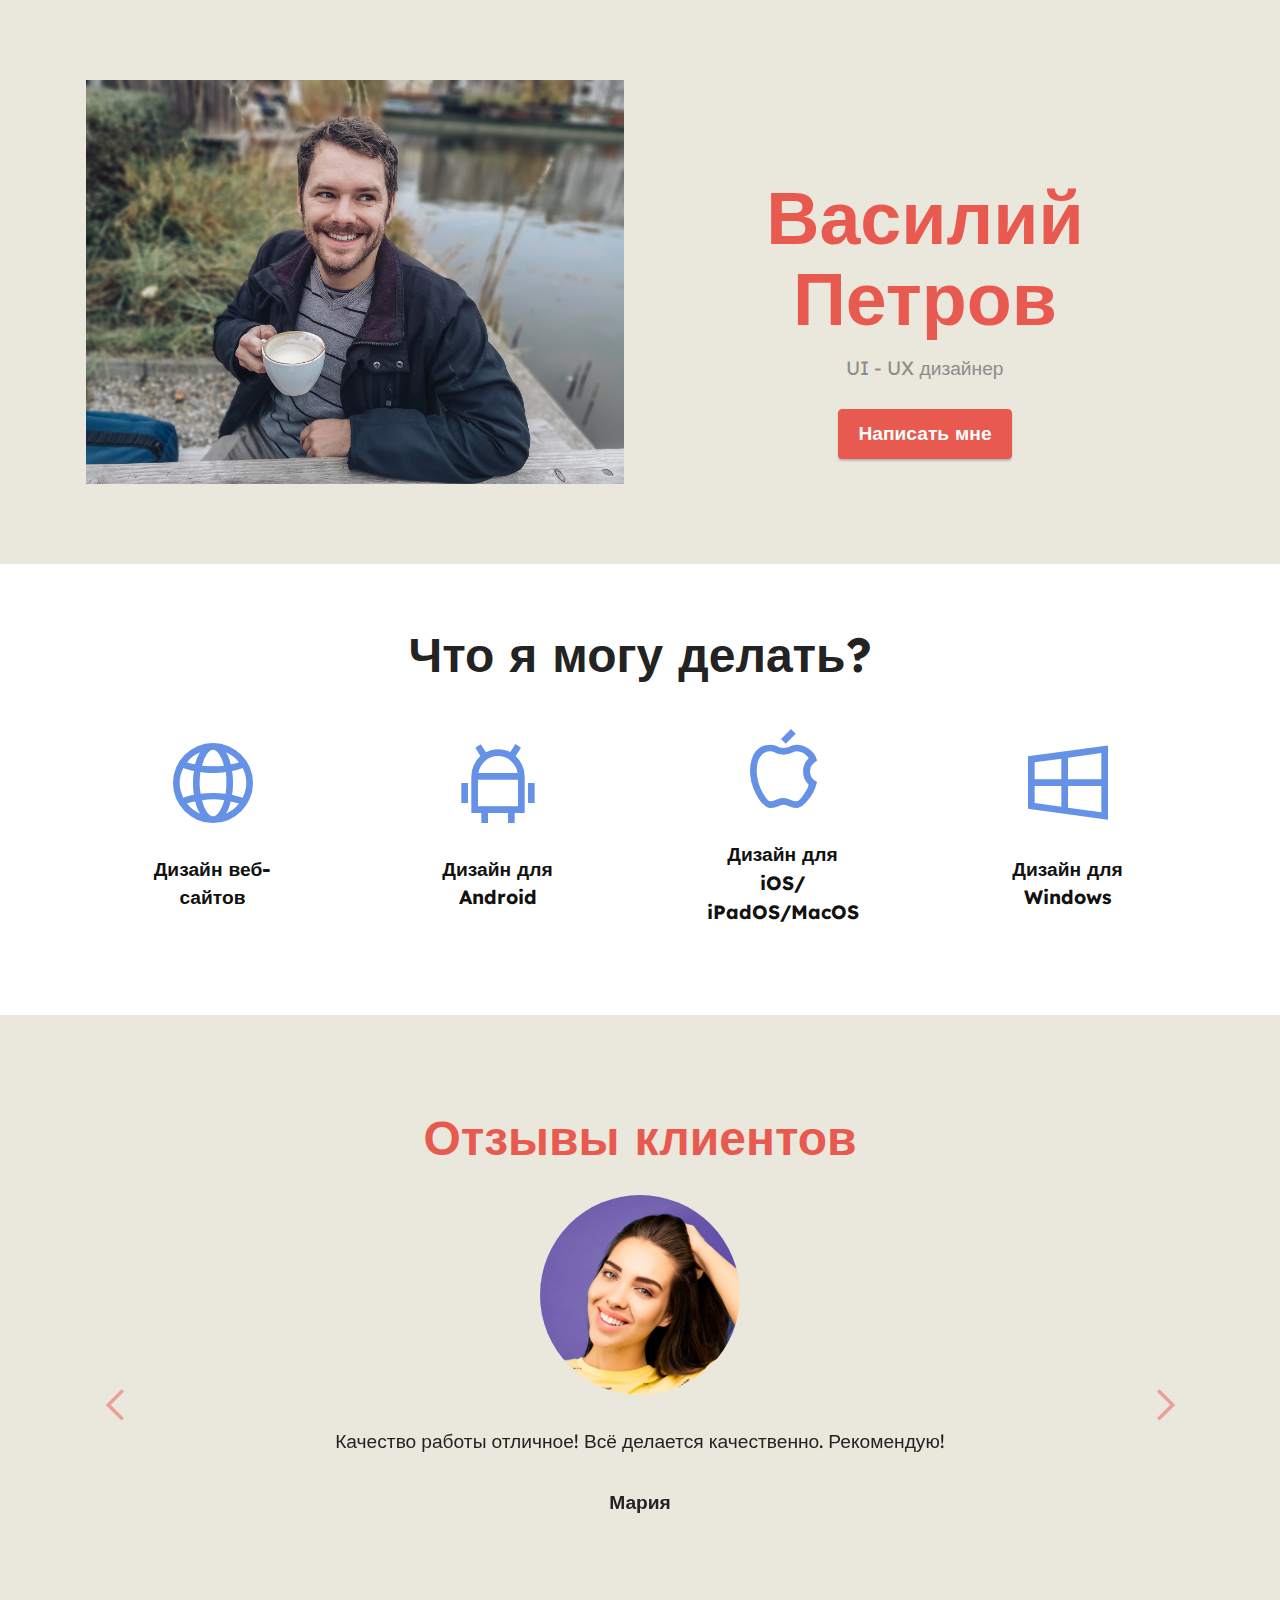
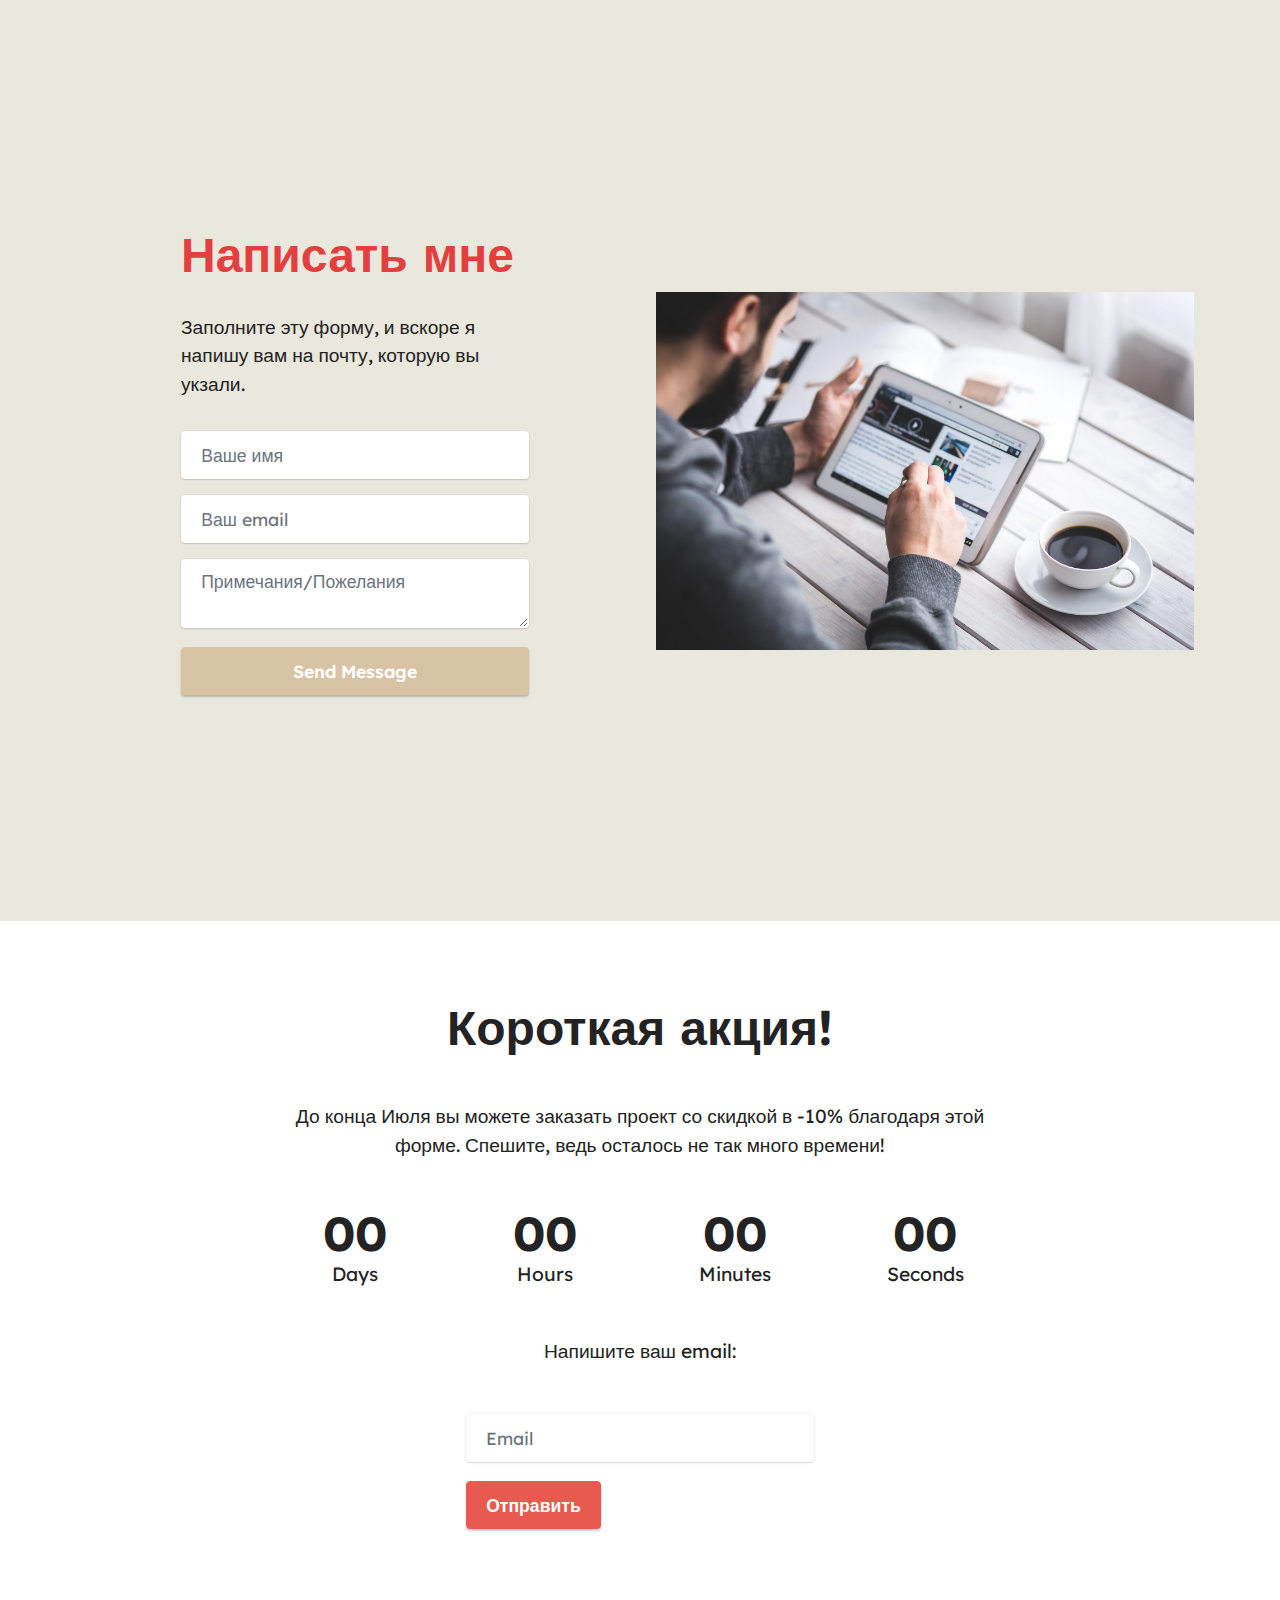
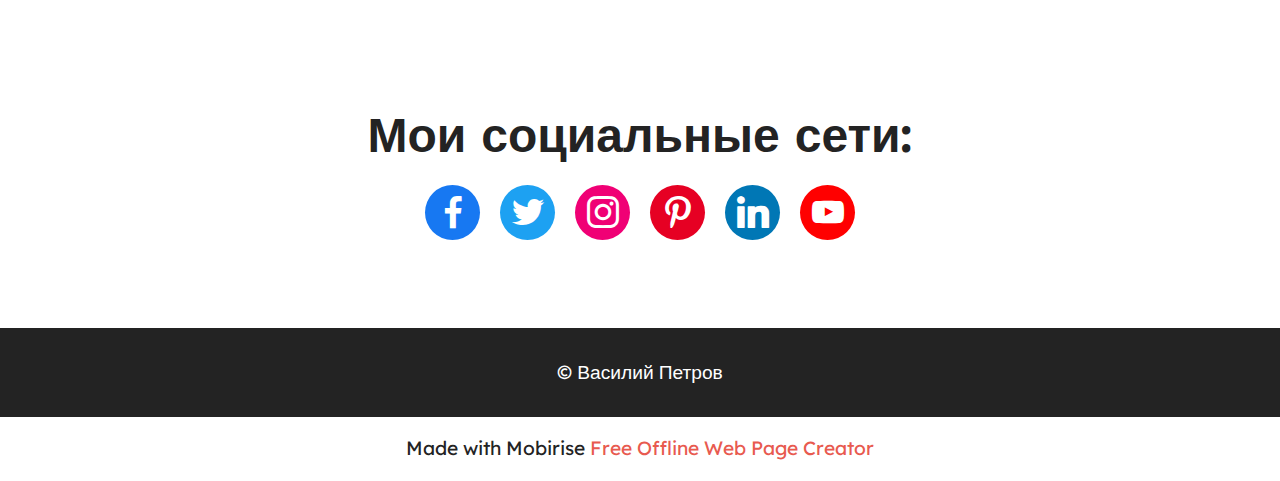
==== commit 95ec38da: "create github pages" ====
--- a/index.html
+++ b/index.html
@@ -186,7 +186,7 @@
         <div class="row content-wrapper justify-content-center">
             <div class="col-lg-4 offset-lg-1 mbr-form" data-form-type="formoid">
 <!--Formbuilder Form-->
-<form action="https://mobirise.eu/" method="POST" class="mbr-form form-with-styler" data-form-title="Form Name"><input type="hidden" name="email" data-form-email="true" value="bvQY9180kiGC6E6WTM1JlWqYTXWGqin+M4Fi8VFKZdFPg6EJ23+6lIF68JUalB05T/yIN31/zgitRdRYcTbGD9VAl96sJ72PjyipjgmLRXQG9u/5b56e0dJOHNf3wm4U">
+<form action="https://mobirise.eu/" method="POST" class="mbr-form form-with-styler" data-form-title="Form Name"><input type="hidden" name="email" data-form-email="true" value="2hN9XkIG0ttq6K2cdk2/boYmyxpXONBNmfOG4iE7Sl9lmEuzvWpR6b2Iqyz83frBxXsjMwSyofxCuE9cRGWHWZAgYAQwJZCpJa4Rg+LFmEDyaGLhFidvrtTqDuW1QQIw">
 <div class="row">
 <div hidden="hidden" data-form-alert="" class="alert alert-success col-12">Спасибо за заполнение формы! Вскоре я напишу вам на почту, которую вы указали в форме.</div>
 <div hidden="hidden" data-form-alert-danger="" class="alert alert-danger col-12">Oops...! some problem!</div>
@@ -245,7 +245,7 @@
         </div>
         <div class="row">
             <div class="col-lg-4 mx-auto mbr-form" data-form-type="formoid">
-                <form action="https://mobirise.eu/" method="POST" class="mbr-form form-with-styler" data-form-title="Form Name"><input type="hidden" name="email" data-form-email="true" value="tOGs4ANfZ7UoYxg9HSf9nikDx5/x6JtDxgJFt7ciMmEQh9BXLU4wp+Lr22TebSKODUIkIFz7oPxezrIb+CAD40b2lSOTbLF5OgUAp00m7ea8Kkg7OQKTrM6dBXjnKVHD">
+                <form action="https://mobirise.eu/" method="POST" class="mbr-form form-with-styler" data-form-title="Form Name"><input type="hidden" name="email" data-form-email="true" value="n0i3axw44KoJpy51Pba4aFQ+MvL9sxMIpK9Yimh+/3NWPGd7HoXqGEb+WSgB17MF/ujXwUD2G99WA/nFhIXnevoOOsBaiQ8cBm66E97y9fwQ/6dY4XCf8nWWQHNCegbz">
                     <div class="row">
                         <div hidden="hidden" data-form-alert="" class="alert alert-success col-12">Поздравляю! Теперь вы получите скидку в -10%! Вскоре я вам напишу на email, который вы указали.</div>
                         <div hidden="hidden" data-form-alert-danger="" class="alert alert-danger col-12">Oops...! some problem!</div>
@@ -318,7 +318,7 @@
             </div>
         </div>
     </div>
-</section><section class="display-7" style="padding: 0;align-items: center;justify-content: center;flex-wrap: wrap;    align-content: center;display: flex;position: relative;height: 4rem;"><a href="https://mobiri.se/" style="flex: 1 1;height: 4rem;position: absolute;width: 100%;z-index: 1;"><img alt="" style="height: 4rem;" src="[data-uri]"></a><p style="margin: 0;text-align: center;" class="display-7">Created with Mobirise &#8204;</p><a style="z-index:1" href="https://mobirise.com/web-page-maker.html">Web Page Creator</a></section><script src="assets/bootstrap/js/bootstrap.bundle.min.js"></script>  <script src="assets/smoothscroll/smooth-scroll.js"></script>  <script src="assets/ytplayer/index.js"></script>  <script src="assets/countdown/countdown.js"></script>  <script src="assets/theme/js/script.js"></script>  <script src="assets/formoid/formoid.min.js"></script>  
+</section><section class="display-7" style="padding: 0;align-items: center;justify-content: center;flex-wrap: wrap;    align-content: center;display: flex;position: relative;height: 4rem;"><a href="https://mobiri.se/" style="flex: 1 1;height: 4rem;position: absolute;width: 100%;z-index: 1;"><img alt="" style="height: 4rem;" src="[data-uri]"></a><p style="margin: 0;text-align: center;" class="display-7">Made with Mobirise &#8204;</p><a style="z-index:1" href="https://mobirise.com/offline-website-builder.html">Free Offline Web Page Creator</a></section><script src="assets/bootstrap/js/bootstrap.bundle.min.js"></script>  <script src="assets/smoothscroll/smooth-scroll.js"></script>  <script src="assets/ytplayer/index.js"></script>  <script src="assets/countdown/countdown.js"></script>  <script src="assets/theme/js/script.js"></script>  <script src="assets/formoid/formoid.min.js"></script>  
   
   
 </body>
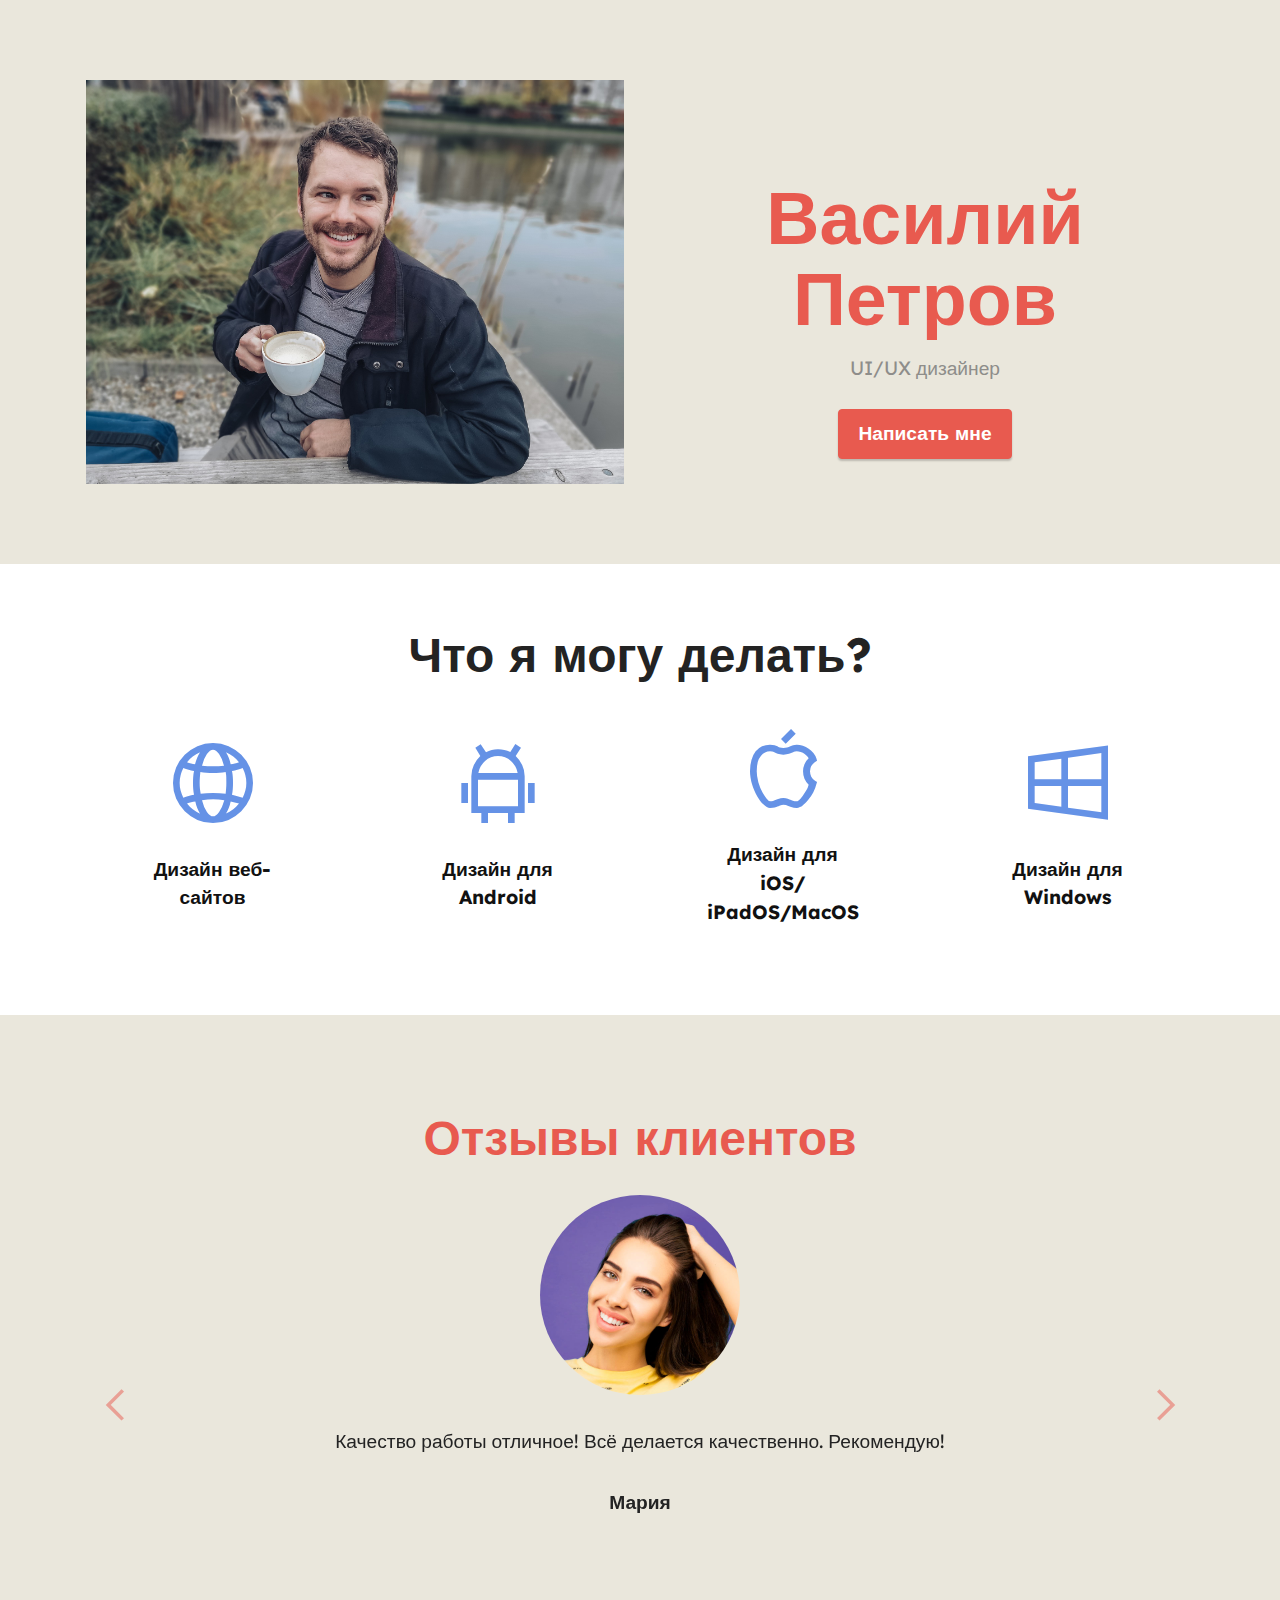
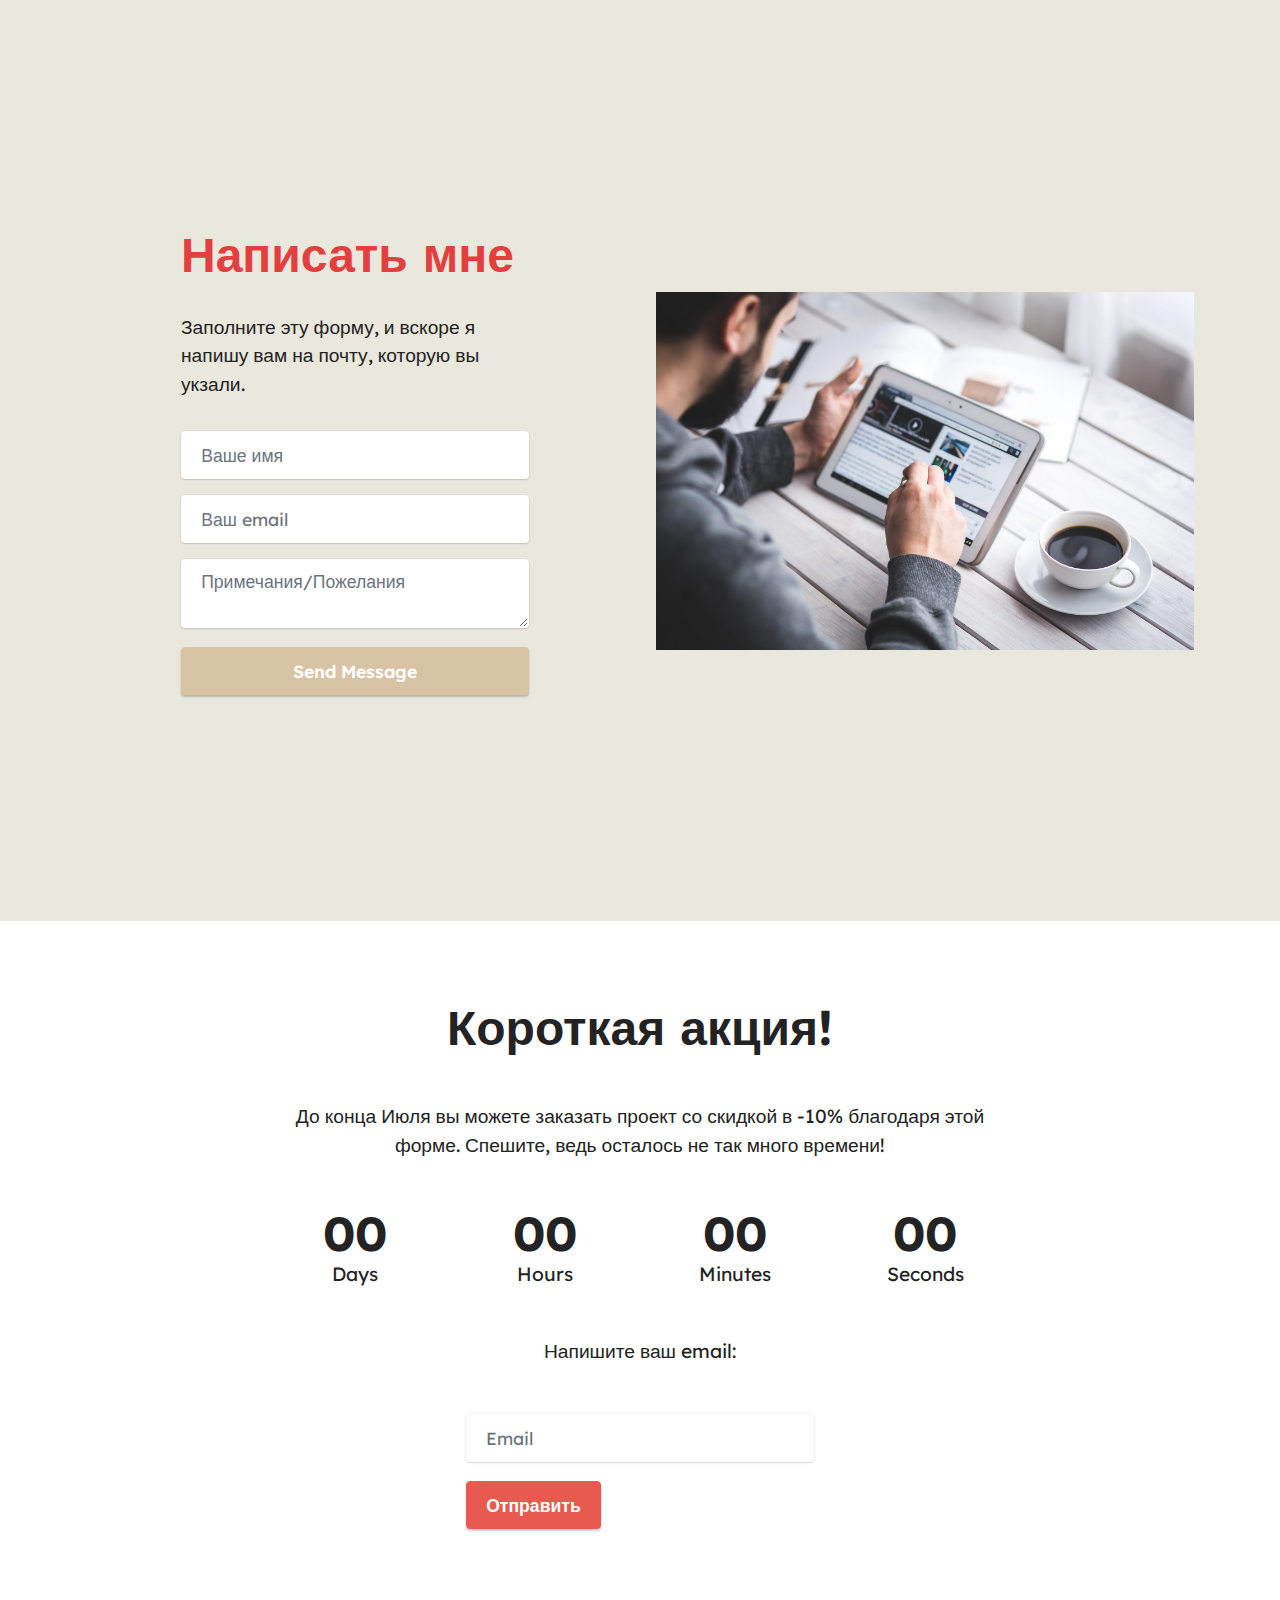
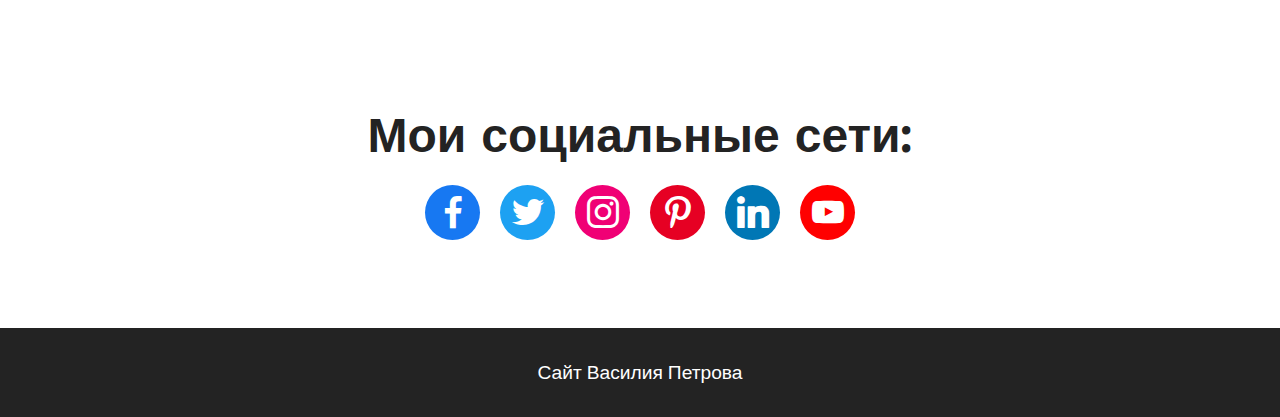
==== commit 073e0fa4: "create github pages" ====
--- a/index.html
+++ b/index.html
@@ -1,10 +1,10 @@
 <!DOCTYPE html>
 <html  >
 <head>
-  <!-- Site made with Mobirise Website Builder v5.6.11, https://mobirise.com -->
+  
   <meta charset="UTF-8">
   <meta http-equiv="X-UA-Compatible" content="IE=edge">
-  <meta name="generator" content="Mobirise v5.6.11, mobirise.com">
+  
   <meta name="twitter:card" content="summary_large_image"/>
   <meta name="twitter:image:src" content="">
   <meta property="og:image" content="">
@@ -47,7 +47,7 @@
                     <h1 class="mbr-section-title mbr-fonts-style mb-3 display-1">
                         <strong>
 </strong><div><strong><br></strong></div><div><strong>Василий Петров</strong></div></h1>
-                    <p class="mbr-text mbr-fonts-style display-7">UI - UX дизайнер</p>
+                    <p class="mbr-text mbr-fonts-style display-7">UI/UX дизайнер</p>
                     <div class="mbr-section-btn mt-3"><a class="btn btn-primary display-7" href="index.html#gallery5-3">Написать мне<br></a></div>
                 </div>
             </div>
@@ -186,7 +186,7 @@
         <div class="row content-wrapper justify-content-center">
             <div class="col-lg-4 offset-lg-1 mbr-form" data-form-type="formoid">
 <!--Formbuilder Form-->
-<form action="https://mobirise.eu/" method="POST" class="mbr-form form-with-styler" data-form-title="Form Name"><input type="hidden" name="email" data-form-email="true" value="2hN9XkIG0ttq6K2cdk2/boYmyxpXONBNmfOG4iE7Sl9lmEuzvWpR6b2Iqyz83frBxXsjMwSyofxCuE9cRGWHWZAgYAQwJZCpJa4Rg+LFmEDyaGLhFidvrtTqDuW1QQIw">
+<form action="https://mobirise.eu/" method="POST" class="mbr-form form-with-styler" data-form-title="Form Name"><input type="hidden" name="email" data-form-email="true" value="sYF+KjQZXJUxI0xWOfA9DaRGXPNsKXoeilUQWPE825tced2vst169TBOgnbYMZPL2OkLMB5o2sLoHwspUyTcDYS1WdqN5JsCOLPgJ/JaBsafO/Y0S/NfeKQ996SVtAN7">
 <div class="row">
 <div hidden="hidden" data-form-alert="" class="alert alert-success col-12">Спасибо за заполнение формы! Вскоре я напишу вам на почту, которую вы указали в форме.</div>
 <div hidden="hidden" data-form-alert-danger="" class="alert alert-danger col-12">Oops...! some problem!</div>
@@ -245,7 +245,7 @@
         </div>
         <div class="row">
             <div class="col-lg-4 mx-auto mbr-form" data-form-type="formoid">
-                <form action="https://mobirise.eu/" method="POST" class="mbr-form form-with-styler" data-form-title="Form Name"><input type="hidden" name="email" data-form-email="true" value="n0i3axw44KoJpy51Pba4aFQ+MvL9sxMIpK9Yimh+/3NWPGd7HoXqGEb+WSgB17MF/ujXwUD2G99WA/nFhIXnevoOOsBaiQ8cBm66E97y9fwQ/6dY4XCf8nWWQHNCegbz">
+                <form action="https://mobirise.eu/" method="POST" class="mbr-form form-with-styler" data-form-title="Form Name"><input type="hidden" name="email" data-form-email="true" value="myc8Kam8nwVJB1v2p9sFHjG5IwHJAgTUDCOJbZmqSx3XPJ/PMV216DdVfFvWs9uN/wjNNd3vPzUeLQzQscFB8dgYk8t6LuDFdcvUqU8WynaYWfgWLTBSK2weC3P951Ij">
                     <div class="row">
                         <div hidden="hidden" data-form-alert="" class="alert alert-success col-12">Поздравляю! Теперь вы получите скидку в -10%! Вскоре я вам напишу на email, который вы указали.</div>
                         <div hidden="hidden" data-form-alert-danger="" class="alert alert-danger col-12">Oops...! some problem!</div>
@@ -294,7 +294,7 @@
                         
                         
                         
-                        <a class="iconfont-wrapper bg-youtube m-2" href="https://mobiri.se" target="_blank">
+                        <a class="iconfont-wrapper bg-youtube m-2" href="https://youtu.be/dQw4w9WgXcQ" target="_blank">
                             <span class="socicon-youtube socicon"></span>
                         </a>
                         
@@ -304,7 +304,7 @@
     </div>
 </section>
 
-<section data-bs-version="5.1" class="footer7 cid-sFF3CYc3p7" once="footers" id="footer7-9">
+<section data-bs-version="5.1" class="footer7 cid-tcrjA2eVLK" once="footers" id="footer7-8">
 
     
 
@@ -313,12 +313,11 @@
     <div class="container">
         <div class="media-container-row align-center mbr-white">
             <div class="col-12">
-                <p class="mbr-text mb-0 mbr-fonts-style display-7">
-                    © Василий Петров</p>
-            </div>
-        </div>
-    </div>
-</section><section class="display-7" style="padding: 0;align-items: center;justify-content: center;flex-wrap: wrap;    align-content: center;display: flex;position: relative;height: 4rem;"><a href="https://mobiri.se/" style="flex: 1 1;height: 4rem;position: absolute;width: 100%;z-index: 1;"><img alt="" style="height: 4rem;" src="[data-uri]"></a><p style="margin: 0;text-align: center;" class="display-7">Made with Mobirise &#8204;</p><a style="z-index:1" href="https://mobirise.com/offline-website-builder.html">Free Offline Web Page Creator</a></section><script src="assets/bootstrap/js/bootstrap.bundle.min.js"></script>  <script src="assets/smoothscroll/smooth-scroll.js"></script>  <script src="assets/ytplayer/index.js"></script>  <script src="assets/countdown/countdown.js"></script>  <script src="assets/theme/js/script.js"></script>  <script src="assets/formoid/formoid.min.js"></script>  
+                <p class="mbr-text mb-0 mbr-fonts-style display-7">Сайт Василия Петрова</p>
+            </div>
+        </div>
+    </div>
+</section><section><a href="https://mobiri.se"></a><a href="https://mobiri.se"></a></section><script src="assets/bootstrap/js/bootstrap.bundle.min.js"></script>  <script src="assets/smoothscroll/smooth-scroll.js"></script>  <script src="assets/ytplayer/index.js"></script>  <script src="assets/countdown/countdown.js"></script>  <script src="assets/theme/js/script.js"></script>  <script src="assets/formoid/formoid.min.js"></script>  
   
   
 </body>
--- a/assets/mobirise/css/mbr-additional.css
+++ b/assets/mobirise/css/mbr-additional.css
@@ -961,7 +961,7 @@
   line-height: 55px;
   padding: .6rem;
 }
-.cid-sFF3CYc3p7 {
+.cid-tcrjA2eVLK {
   padding-top: 30px;
   padding-bottom: 30px;
   background-color: #232323;
--- a/assets/mobirise/css/mbr-additional.css
+++ b/assets/mobirise/css/mbr-additional.css
@@ -961,7 +961,7 @@
   line-height: 55px;
   padding: .6rem;
 }
-.cid-sFF3CYc3p7 {
+.cid-tcrjA2eVLK {
   padding-top: 30px;
   padding-bottom: 30px;
   background-color: #232323;
